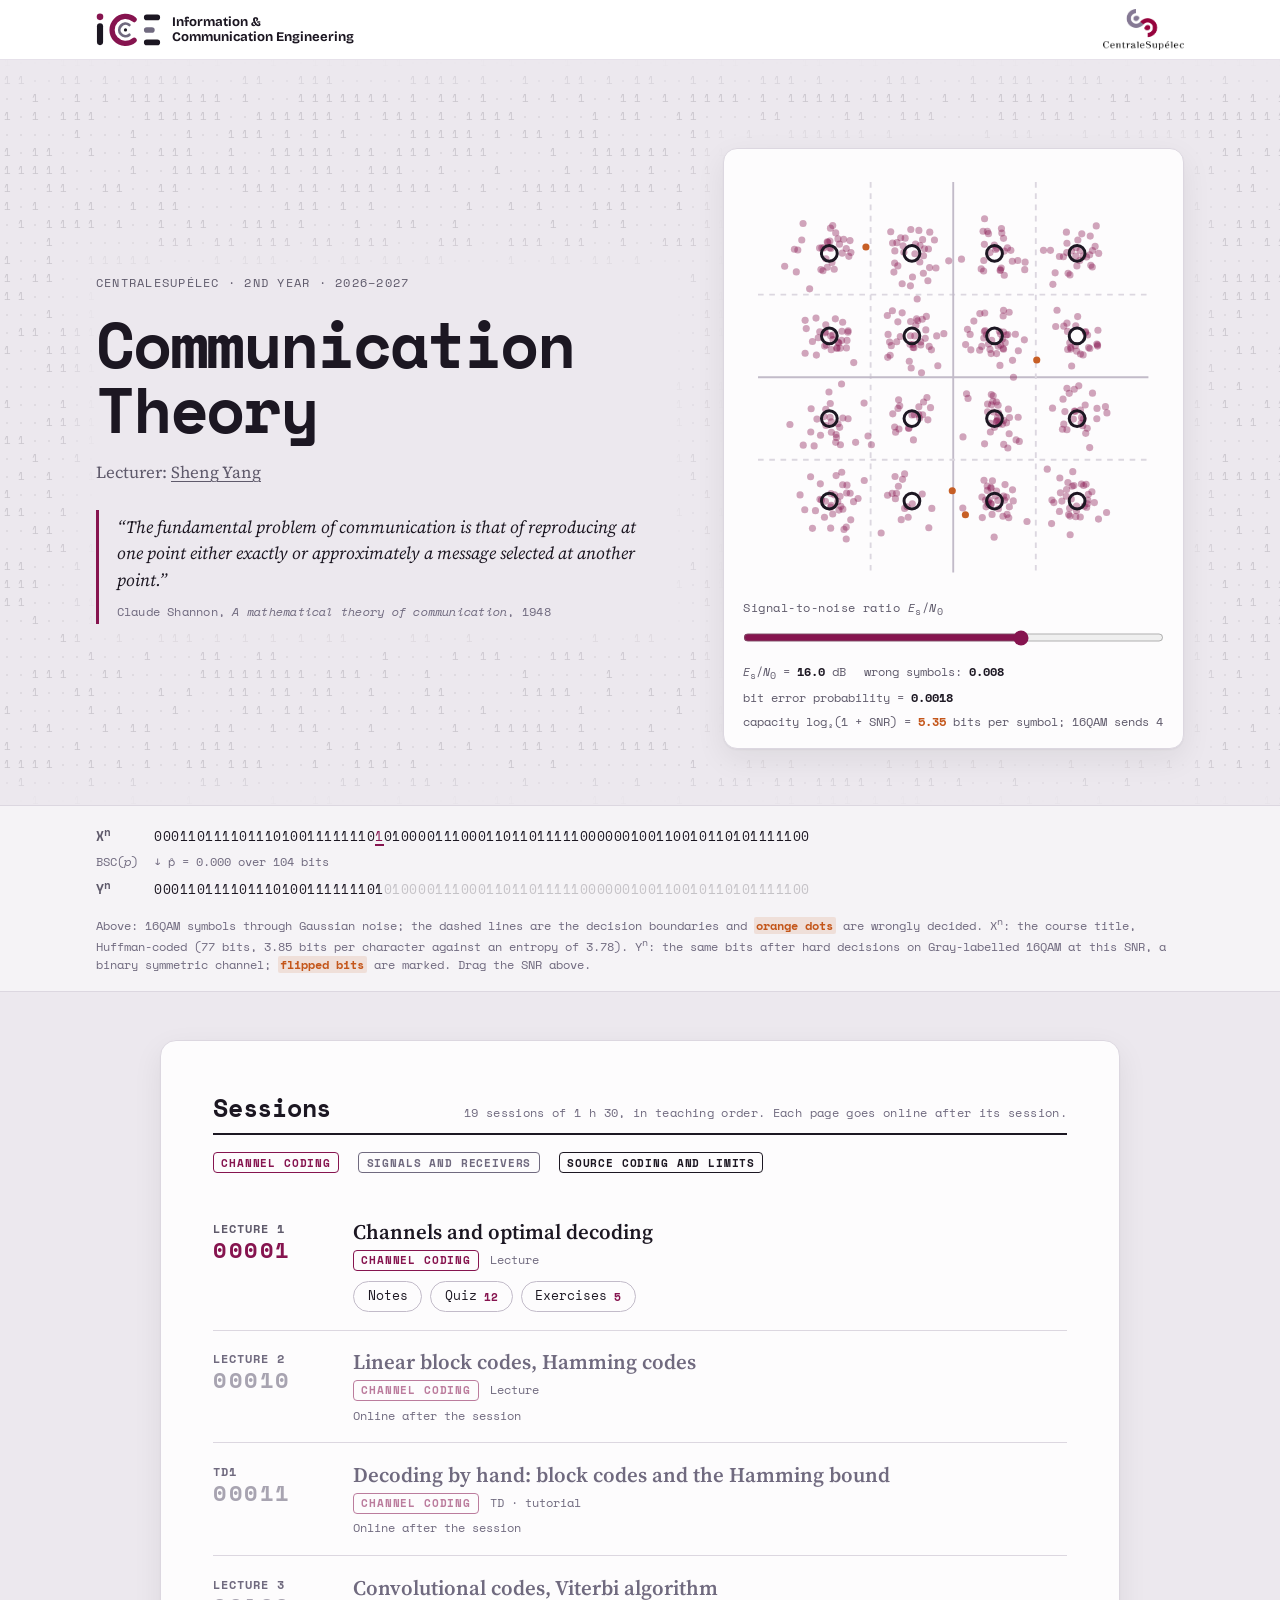
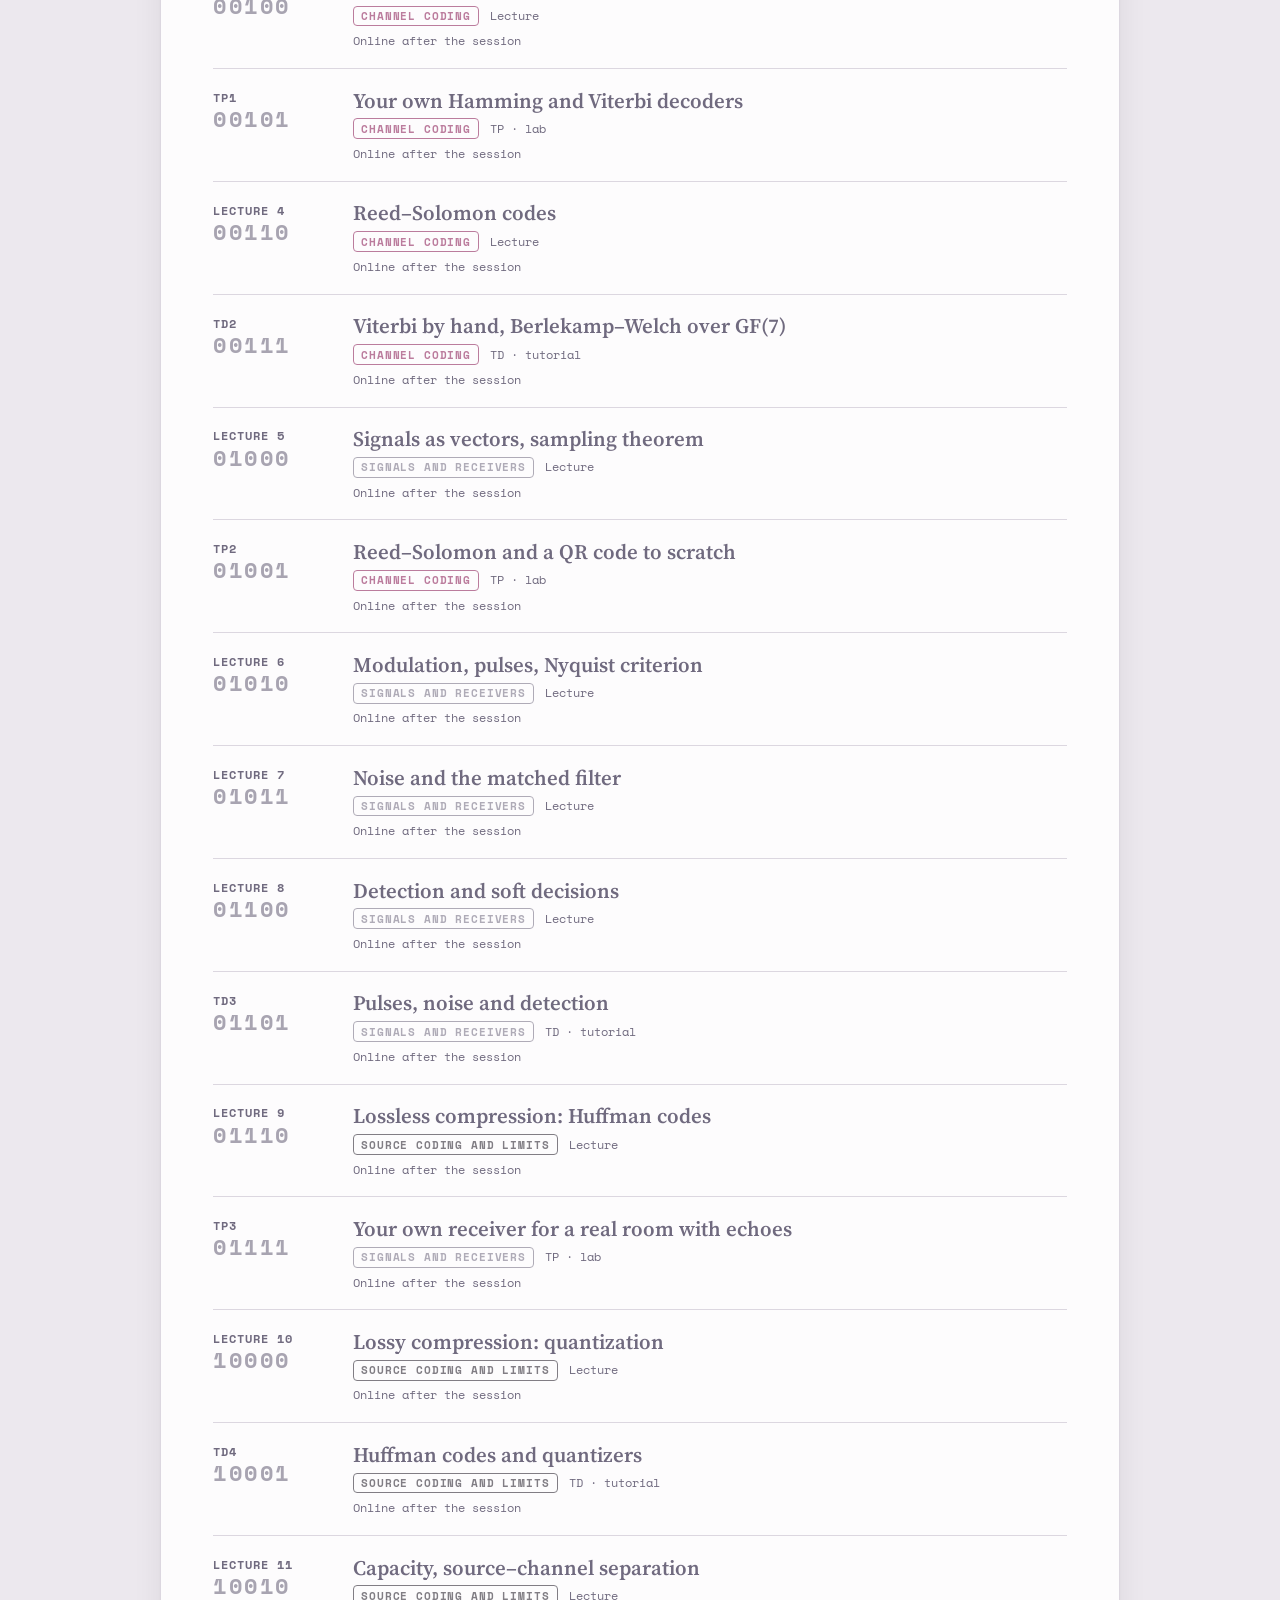
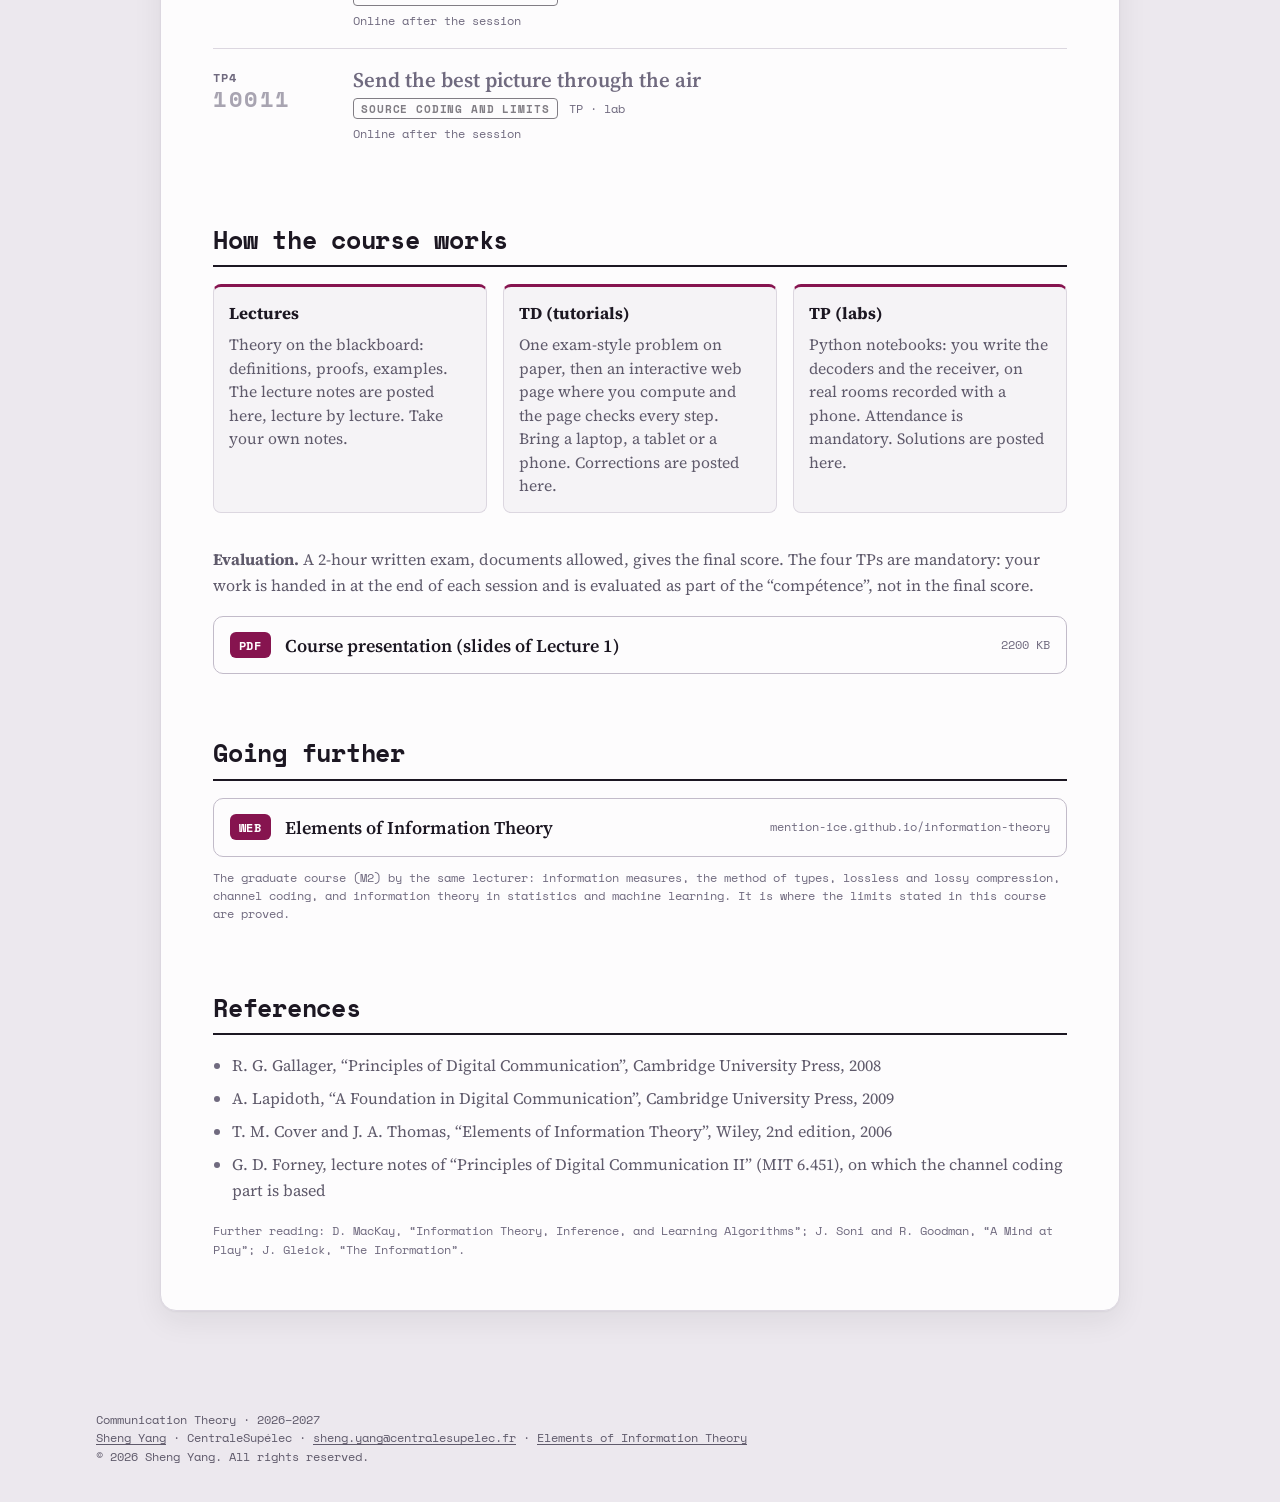
==== docs/index.html @ 11781553 "Lecture 1 page: notes draft 6 and the 17-slide presentation Summary, quiz and exercises follow the n" ====
<!doctype html>
<html lang="en">
<head>
<meta charset="utf-8">
<meta name="viewport" content="width=device-width, initial-scale=1, viewport-fit=cover">
<title>Communication Theory</title>
<meta name="description" content="Communication Theory: lecture notes, tutorials (TD) with corrections and labs (TP) with solutions. CentraleSupélec, 2nd year, 2026–2027.">
<link rel="icon" href="assets/favicon.svg" type="image/svg+xml">
<link rel="preconnect" href="https://fonts.googleapis.com">
<link rel="preconnect" href="https://fonts.gstatic.com" crossorigin>
<link rel="stylesheet" href="https://fonts.googleapis.com/css2?family=Source+Serif+4:ital,opsz,wght@0,8..60,400;0,8..60,600;1,8..60,400&amp;family=Space+Mono:ital,wght@0,400;0,700;1,400&amp;family=Bricolage+Grotesque:opsz,wght@12..96,700&amp;display=swap">
<link rel="stylesheet" href="assets/style.css">
<script defer src="assets/site.js"></script>
</head>
<body>
<canvas id="bitfield" aria-hidden="true"></canvas>
<div class="page page-home">
<div class="logo-bar" data-quiet><div class="wrap"><a class="ice-lockup" href="https://mention-ice.github.io/" aria-label="Mention Information &amp; Communication Engineering"><svg xmlns="http://www.w3.org/2000/svg" viewBox="226 116 444 230" aria-hidden="true"><circle cx="253.5" cy="142.5" r="22.5" fill="#86144F"/><path d="M253.5 207V315" stroke="#1C1722" stroke-width="42" stroke-linecap="round"/><path d="M487.1 161.2A92 92 0 1 0 487.1 302.2" fill="none" stroke="#86144F" stroke-width="36" stroke-linecap="round"/><path d="M454.2 198.2A42.5 42.5 0 1 0 454.2 265.2" fill="none" stroke="#706A7F" stroke-width="19" stroke-linecap="round"/><circle cx="428" cy="231.7" r="11" fill="#1C1722"/><path d="M573.3 146H645.7M573.3 317.5H645.7" stroke="#1C1722" stroke-width="38.5" stroke-linecap="round"/><path d="M573.3 232H608.7" stroke="#706A7F" stroke-width="38.5" stroke-linecap="round"/></svg><span>Information &amp;<br>Communication Engineering</span></a><a href="https://www.centralesupelec.fr/"><img class="cs-logo" src="assets/centralesupelec.png" alt="CentraleSupélec" width="390" height="200"></a></div></div>

<header class="hero">
  <div class="wrap hero-grid">
    <div class="hero-text" data-quiet>
      <p class="eyebrow">CentraleSupélec &middot; 2nd year &middot; 2026–2027</p>
      <h1>Communication Theory</h1>
      <p class="byline">Lecturer: <a href="https://l2s.centralesupelec.fr/u/yang-sheng/">Sheng Yang</a></p>
      <blockquote class="shannon"><p>&ldquo;<em>The fundamental problem of communication is that of reproducing at one point either exactly or approximately a message selected at another point.</em>&rdquo;</p><footer>Claude Shannon, <cite>A mathematical theory of communication</cite>, 1948</footer></blockquote>
    </div>
    <figure class="h2-widget" data-qam>
      <svg class="qam-chart" viewBox="0 0 224 224" role="img" aria-label="16QAM constellation: sent points as rings, received points as dots, wrongly decided points marked" data-cx="112" data-cy="112" data-unit="22">
<line class="cell" x1="68" y1="8" x2="68" y2="216"/>
<line class="cell" x1="8" y1="68" x2="216" y2="68"/>
<line class="axis" x1="112" y1="8" x2="112" y2="216"/>
<line class="axis" x1="8" y1="112" x2="216" y2="112"/>
<line class="cell" x1="156" y1="8" x2="156" y2="216"/>
<line class="cell" x1="8" y1="156" x2="216" y2="156"/>
<g data-cloud></g>
<circle class="tx" cx="46" cy="178" r="4.2"/>
<circle class="tx" cx="46" cy="134" r="4.2"/>
<circle class="tx" cx="46" cy="90" r="4.2"/>
<circle class="tx" cx="46" cy="46" r="4.2"/>
<circle class="tx" cx="90" cy="178" r="4.2"/>
<circle class="tx" cx="90" cy="134" r="4.2"/>
<circle class="tx" cx="90" cy="90" r="4.2"/>
<circle class="tx" cx="90" cy="46" r="4.2"/>
<circle class="tx" cx="134" cy="178" r="4.2"/>
<circle class="tx" cx="134" cy="134" r="4.2"/>
<circle class="tx" cx="134" cy="90" r="4.2"/>
<circle class="tx" cx="134" cy="46" r="4.2"/>
<circle class="tx" cx="178" cy="178" r="4.2"/>
<circle class="tx" cx="178" cy="134" r="4.2"/>
<circle class="tx" cx="178" cy="90" r="4.2"/>
<circle class="tx" cx="178" cy="46" r="4.2"/>
</svg>
      <div class="h2-control">
        <label for="snr">Signal-to-noise ratio <i>E</i><sub>s</sub>/<i>N</i><sub>0</sub></label>
        <input id="snr" type="range" min="0" max="24" step="0.5" value="16">
      </div>
      <figcaption class="h2-read" aria-live="polite">
        <span><i>E</i><sub>s</sub>/<i>N</i><sub>0</sub> = <b data-out="snr">16.0</b> dB</span>
        <span>wrong symbols: <b data-out="ser">–</b></span>
        <span>bit error probability = <b data-out="ber">–</b></span>
        <span>capacity log&#8322;(1 + SNR) = <b data-out="cap">–</b> bits per symbol; 16QAM sends 4</span>
      </figcaption>
    </figure>
  </div>
  <div class="channel" data-channel data-bits="00011011110111010011111110101000011100011011011111000000100110010110101111100" data-p="0.01" aria-label="The course title, Huffman-coded, sent through the binary channel made by 16QAM hard decisions">
    <div class="wrap channel-grid">
      <span class="ch-label">X<sup>n</sup></span>
      <div class="ch-row ch-x" data-row="x">00011011110111010011111110101000011100011011011111000000100110010110101111100</div>
      <span class="ch-label ch-mid">BSC(<i>p</i>)</span>
      <div class="ch-meter"><span data-out="phat">p&#770; = –</span></div>
      <span class="ch-label">Y<sup>n</sup></span>
      <div class="ch-row ch-y" data-row="y">00011011110111010011111110101000011100011011011111000000100110010110101111100</div>
    </div>
    <p class="wrap ch-caption">Above: 16QAM symbols through Gaussian noise; the dashed lines are the decision boundaries and <span class="flip-key">orange dots</span> are wrongly decided. X<sup>n</sup>: the course title, Huffman-coded (77 bits, 3.85 bits per character against an entropy of 3.78). Y<sup>n</sup>: the same bits after hard decisions on Gray-labelled 16QAM at this SNR, a binary symmetric channel; <span class="flip-key">flipped bits</span> are marked. Drag the SNR above.</p>
  </div>
</header>
<div class="sheet-wrap wrap"><main class="sheet">
  <section class="block" id="sessions" aria-labelledby="sessions-h">
    <div class="block-head"><h2 id="sessions-h">Sessions</h2><p class="block-sub">19 sessions of 1 h 30, in teaching order. Each page goes online after its session.</p></div>
    <div class="parts-key"><span><span class="part-tag part-coding">Channel coding</span></span><span><span class="part-tag part-signals">Signals and receivers</span></span><span><span class="part-tag part-source">Source coding and limits</span></span></div>
    <ol class="lectures">
<li class="lec is-online">
  <div class="lec-id"><span class="lec-n">Lecture 1</span><span class="lec-bin" title="session 1 in binary">00001</span></div>
  <div class="lec-main">
    <h3><a href="lecture-1.html">Channels and optimal decoding</a></h3>
    <p class="lec-head"><span class="part-tag part-coding">Channel coding</span><span class="lec-kind">Lecture</span></p>
    <p class="lec-links"><a href="lecture-1.html#notes">Notes</a> <a href="lecture-1.html#quiz">Quiz <span class="count">12</span></a> <a href="lecture-1.html#exercises">Exercises <span class="count">5</span></a></p>
  </div>
</li>
<li class="lec is-upcoming">
  <div class="lec-id"><span class="lec-n">Lecture 2</span><span class="lec-bin" title="session 2 in binary">00010</span></div>
  <div class="lec-main">
    <h3>Linear block codes, Hamming codes</h3>
    <p class="lec-head"><span class="part-tag part-coding">Channel coding</span><span class="lec-kind">Lecture</span></p>
    <p class="lec-date">Online after the session</p>
  </div>
</li>
<li class="lec is-upcoming">
  <div class="lec-id"><span class="lec-n">TD1</span><span class="lec-bin" title="session 3 in binary">00011</span></div>
  <div class="lec-main">
    <h3>Decoding by hand: block codes and the Hamming bound</h3>
    <p class="lec-head"><span class="part-tag part-coding">Channel coding</span><span class="lec-kind">TD · tutorial</span></p>
    <p class="lec-date">Online after the session</p>
  </div>
</li>
<li class="lec is-upcoming">
  <div class="lec-id"><span class="lec-n">Lecture 3</span><span class="lec-bin" title="session 4 in binary">00100</span></div>
  <div class="lec-main">
    <h3>Convolutional codes, Viterbi algorithm</h3>
    <p class="lec-head"><span class="part-tag part-coding">Channel coding</span><span class="lec-kind">Lecture</span></p>
    <p class="lec-date">Online after the session</p>
  </div>
</li>
<li class="lec is-upcoming">
  <div class="lec-id"><span class="lec-n">TP1</span><span class="lec-bin" title="session 5 in binary">00101</span></div>
  <div class="lec-main">
    <h3>Your own Hamming and Viterbi decoders</h3>
    <p class="lec-head"><span class="part-tag part-coding">Channel coding</span><span class="lec-kind">TP · lab</span></p>
    <p class="lec-date">Online after the session</p>
  </div>
</li>
<li class="lec is-upcoming">
  <div class="lec-id"><span class="lec-n">Lecture 4</span><span class="lec-bin" title="session 6 in binary">00110</span></div>
  <div class="lec-main">
    <h3>Reed–Solomon codes</h3>
    <p class="lec-head"><span class="part-tag part-coding">Channel coding</span><span class="lec-kind">Lecture</span></p>
    <p class="lec-date">Online after the session</p>
  </div>
</li>
<li class="lec is-upcoming">
  <div class="lec-id"><span class="lec-n">TD2</span><span class="lec-bin" title="session 7 in binary">00111</span></div>
  <div class="lec-main">
    <h3>Viterbi by hand, Berlekamp–Welch over GF(7)</h3>
    <p class="lec-head"><span class="part-tag part-coding">Channel coding</span><span class="lec-kind">TD · tutorial</span></p>
    <p class="lec-date">Online after the session</p>
  </div>
</li>
<li class="lec is-upcoming">
  <div class="lec-id"><span class="lec-n">Lecture 5</span><span class="lec-bin" title="session 8 in binary">01000</span></div>
  <div class="lec-main">
    <h3>Signals as vectors, sampling theorem</h3>
    <p class="lec-head"><span class="part-tag part-signals">Signals and receivers</span><span class="lec-kind">Lecture</span></p>
    <p class="lec-date">Online after the session</p>
  </div>
</li>
<li class="lec is-upcoming">
  <div class="lec-id"><span class="lec-n">TP2</span><span class="lec-bin" title="session 9 in binary">01001</span></div>
  <div class="lec-main">
    <h3>Reed–Solomon and a QR code to scratch</h3>
    <p class="lec-head"><span class="part-tag part-coding">Channel coding</span><span class="lec-kind">TP · lab</span></p>
    <p class="lec-date">Online after the session</p>
  </div>
</li>
<li class="lec is-upcoming">
  <div class="lec-id"><span class="lec-n">Lecture 6</span><span class="lec-bin" title="session 10 in binary">01010</span></div>
  <div class="lec-main">
    <h3>Modulation, pulses, Nyquist criterion</h3>
    <p class="lec-head"><span class="part-tag part-signals">Signals and receivers</span><span class="lec-kind">Lecture</span></p>
    <p class="lec-date">Online after the session</p>
  </div>
</li>
<li class="lec is-upcoming">
  <div class="lec-id"><span class="lec-n">Lecture 7</span><span class="lec-bin" title="session 11 in binary">01011</span></div>
  <div class="lec-main">
    <h3>Noise and the matched filter</h3>
    <p class="lec-head"><span class="part-tag part-signals">Signals and receivers</span><span class="lec-kind">Lecture</span></p>
    <p class="lec-date">Online after the session</p>
  </div>
</li>
<li class="lec is-upcoming">
  <div class="lec-id"><span class="lec-n">Lecture 8</span><span class="lec-bin" title="session 12 in binary">01100</span></div>
  <div class="lec-main">
    <h3>Detection and soft decisions</h3>
    <p class="lec-head"><span class="part-tag part-signals">Signals and receivers</span><span class="lec-kind">Lecture</span></p>
    <p class="lec-date">Online after the session</p>
  </div>
</li>
<li class="lec is-upcoming">
  <div class="lec-id"><span class="lec-n">TD3</span><span class="lec-bin" title="session 13 in binary">01101</span></div>
  <div class="lec-main">
    <h3>Pulses, noise and detection</h3>
    <p class="lec-head"><span class="part-tag part-signals">Signals and receivers</span><span class="lec-kind">TD · tutorial</span></p>
    <p class="lec-date">Online after the session</p>
  </div>
</li>
<li class="lec is-upcoming">
  <div class="lec-id"><span class="lec-n">Lecture 9</span><span class="lec-bin" title="session 14 in binary">01110</span></div>
  <div class="lec-main">
    <h3>Lossless compression: Huffman codes</h3>
    <p class="lec-head"><span class="part-tag part-source">Source coding and limits</span><span class="lec-kind">Lecture</span></p>
    <p class="lec-date">Online after the session</p>
  </div>
</li>
<li class="lec is-upcoming">
  <div class="lec-id"><span class="lec-n">TP3</span><span class="lec-bin" title="session 15 in binary">01111</span></div>
  <div class="lec-main">
    <h3>Your own receiver for a real room with echoes</h3>
    <p class="lec-head"><span class="part-tag part-signals">Signals and receivers</span><span class="lec-kind">TP · lab</span></p>
    <p class="lec-date">Online after the session</p>
  </div>
</li>
<li class="lec is-upcoming">
  <div class="lec-id"><span class="lec-n">Lecture 10</span><span class="lec-bin" title="session 16 in binary">10000</span></div>
  <div class="lec-main">
    <h3>Lossy compression: quantization</h3>
    <p class="lec-head"><span class="part-tag part-source">Source coding and limits</span><span class="lec-kind">Lecture</span></p>
    <p class="lec-date">Online after the session</p>
  </div>
</li>
<li class="lec is-upcoming">
  <div class="lec-id"><span class="lec-n">TD4</span><span class="lec-bin" title="session 17 in binary">10001</span></div>
  <div class="lec-main">
    <h3>Huffman codes and quantizers</h3>
    <p class="lec-head"><span class="part-tag part-source">Source coding and limits</span><span class="lec-kind">TD · tutorial</span></p>
    <p class="lec-date">Online after the session</p>
  </div>
</li>
<li class="lec is-upcoming">
  <div class="lec-id"><span class="lec-n">Lecture 11</span><span class="lec-bin" title="session 18 in binary">10010</span></div>
  <div class="lec-main">
    <h3>Capacity, source–channel separation</h3>
    <p class="lec-head"><span class="part-tag part-source">Source coding and limits</span><span class="lec-kind">Lecture</span></p>
    <p class="lec-date">Online after the session</p>
  </div>
</li>
<li class="lec is-upcoming">
  <div class="lec-id"><span class="lec-n">TP4</span><span class="lec-bin" title="session 19 in binary">10011</span></div>
  <div class="lec-main">
    <h3>Send the best picture through the air</h3>
    <p class="lec-head"><span class="part-tag part-source">Source coding and limits</span><span class="lec-kind">TP · lab</span></p>
    <p class="lec-date">Online after the session</p>
  </div>
</li>
    </ol>
  </section>
  <section class="block" id="how" aria-labelledby="how-h">
    <div class="block-head"><h2 id="how-h">How the course works</h2></div>
    <ul class="how">
      <li><h3>Lectures</h3><p>Theory on the blackboard: definitions, proofs, examples. The lecture notes are posted here, lecture by lecture. Take your own notes.</p></li>
      <li><h3>TD (tutorials)</h3><p>One exam-style problem on paper, then an interactive web page where you compute and the page checks every step. Bring a laptop, a tablet or a phone. Corrections are posted here.</p></li>
      <li><h3>TP (labs)</h3><p>Python notebooks: you write the decoders and the receiver, on real rooms recorded with a phone. Attendance is mandatory. Solutions are posted here.</p></li>
    </ul>
    <p class="eval"><b>Evaluation.</b> A 2-hour written exam, documents allowed, gives the final score. The four TPs are mandatory: your work is handed in at the end of each session and is evaluated as part of the “compétence”, not in the final score.</p>
    <div class="files"><a class="file-btn" href="files/course-presentation.pdf"><span class="file-kind">PDF</span><span class="file-name">Course presentation (slides of Lecture 1)</span><span class="file-size">2200 KB</span></a></div>
  </section>
  <section class="block" id="related" aria-labelledby="related-h"><div class="block-head"><h2 id="related-h">Going further</h2></div><div class="files"><a class="file-btn" href="https://mention-ice.github.io/information-theory/"><span class="file-kind">WEB</span><span class="file-name">Elements of Information Theory</span><span class="file-size">mention-ice.github.io/information-theory</span></a><p class="hint related-note">The graduate course (M2) by the same lecturer: information measures, the method of types, lossless and lossy compression, channel coding, and information theory in statistics and machine learning. It is where the limits stated in this course are proved.</p></div></section>
  <section class="block" id="references" aria-labelledby="refs-h"><div class="block-head"><h2 id="refs-h">References</h2></div><ul class="refs"><li>R. G. Gallager, “Principles of Digital Communication”, Cambridge University Press, 2008</li><li>A. Lapidoth, “A Foundation in Digital Communication”, Cambridge University Press, 2009</li><li>T. M. Cover and J. A. Thomas, “Elements of Information Theory”, Wiley, 2nd edition, 2006</li><li>G. D. Forney, lecture notes of “Principles of Digital Communication II” (MIT 6.451), on which the channel coding part is based</li></ul><p class="hint">Further reading: D. MacKay, “Information Theory, Inference, and Learning Algorithms”; J. Soni and R. Goodman, “A Mind at Play”; J. Gleick, “The Information”.</p></section>
</main></div>
<footer class="site-footer" data-quiet>
  <div class="wrap footer-grid">
    <p class="footer-who">Communication Theory &middot; 2026–2027<br><a href="https://l2s.centralesupelec.fr/u/yang-sheng/">Sheng Yang</a> &middot; CentraleSupélec &middot; <a href="mailto:sheng.yang@centralesupelec.fr">sheng.yang@centralesupelec.fr</a> &middot; <a href="https://mention-ice.github.io/information-theory/">Elements of Information Theory</a><br>© 2026 Sheng Yang. All rights reserved.</p>
  </div>
</footer>
</div>
</body>
</html>
---- docs/assets/style.css ----
/* Communication Theory: course website (same design as the Elements of Information Theory site, Mention ICE palette)
   Colours are tokens; the dark theme only redefines them. */

:root {
  --paper: #ece8ee;
  --sheet: #fdfcfd;
  --band: #f5f3f6;
  --ink: #1c1722;
  --ink-2: #5f5a6b;
  --ink-3: #706a7f;
  --rule: #dcd7e0;
  --rule-strong: #c2bbc9;
  --signal: #86144f;
  --signal-soft: rgba(134, 20, 79, 0.08);
  --noise: #c4561a;
  --noise-soft: rgba(196, 86, 26, 0.13);
  --ok: #1b7a46;
  --ok-soft: rgba(27, 122, 70, 0.09);
  --bad: #b3291f;
  --bad-soft: rgba(179, 41, 31, 0.08);
  --on-accent: #ffffff;
  --bits: rgba(28, 23, 34, 0.15);
  --shadow: 0 1px 2px rgba(28, 23, 34, 0.05), 0 10px 30px rgba(28, 23, 34, 0.07);
  --part1: #86144f;
  --part2: #706a7f;
  --part3: #1c1722;
  --mono: "Space Mono", ui-monospace, "SFMono-Regular", Menlo, Consolas, "Liberation Mono", monospace;
  --serif: "Source Serif 4", "Source Serif Pro", Georgia, Cambria, "Times New Roman", serif;
  --radius: 10px;
  color-scheme: light;
}

@media (prefers-color-scheme: dark) {
  :root:not([data-theme="light"]) {
    --paper: #120e15;
    --sheet: #1c1722;
    --band: #17121c;
    --ink: #ece8ee;
    --ink-2: #b3acbd;
    --ink-3: #8f889c;
    --rule: #332c3b;
    --rule-strong: #463d50;
    --signal: #e0457f;
    --signal-soft: rgba(224, 69, 127, 0.11);
    --noise: #ff9c61;
    --noise-soft: rgba(255, 156, 97, 0.15);
    --ok: #5dc98d;
    --ok-soft: rgba(93, 201, 141, 0.11);
    --bad: #ff8a7f;
    --bad-soft: rgba(255, 138, 127, 0.11);
    --on-accent: #120e15;
    --bits: rgba(236, 232, 238, 0.10);
    --shadow: 0 1px 2px rgba(0, 0, 0, 0.4), 0 10px 30px rgba(0, 0, 0, 0.28);
    --part1: #e0457f;
    --part2: #a89fb6;
    --part3: #ece8ee;
    color-scheme: dark;
  }
}

:root[data-theme="dark"] {
  --paper: #120e15;
  --sheet: #1c1722;
  --band: #17121c;
  --ink: #ece8ee;
  --ink-2: #b3acbd;
  --ink-3: #8f889c;
  --rule: #332c3b;
  --rule-strong: #463d50;
  --signal: #e0457f;
  --signal-soft: rgba(224, 69, 127, 0.11);
  --noise: #ff9c61;
  --noise-soft: rgba(255, 156, 97, 0.15);
  --ok: #5dc98d;
  --ok-soft: rgba(93, 201, 141, 0.11);
  --bad: #ff8a7f;
  --bad-soft: rgba(255, 138, 127, 0.11);
  --on-accent: #120e15;
  --bits: rgba(236, 232, 238, 0.10);
  --shadow: 0 1px 2px rgba(0, 0, 0, 0.4), 0 10px 30px rgba(0, 0, 0, 0.28);
  --part1: #e0457f;
  --part2: #a89fb6;
  --part3: #ece8ee;
  color-scheme: dark;
}

/* ---------------------------------------------------------------- base */

*, *::before, *::after { box-sizing: border-box; }

html { -webkit-text-size-adjust: 100%; text-size-adjust: 100%; scroll-behavior: smooth; }
@media (prefers-reduced-motion: reduce) { html { scroll-behavior: auto; } }

body {
  margin: 0;
  background: var(--paper);
  color: var(--ink);
  font-family: var(--serif);
  font-size: 1.125rem;
  line-height: 1.62;
  font-optical-sizing: auto;
  -webkit-font-smoothing: antialiased;
}

#bitfield {
  position: fixed;
  inset: 0;
  width: 100%;
  height: 100%;
  z-index: 0;
  pointer-events: none;
  display: block;
}

.page { position: relative; z-index: 1; min-height: 100vh; display: flex; flex-direction: column; }
.page > main, .page > .sheet-wrap { flex: 1 0 auto; }

.wrap {
  width: 100%;
  max-width: 1120px;
  margin-inline: auto;
  padding-left: max(16px, env(safe-area-inset-left, 0px));
  padding-right: max(16px, env(safe-area-inset-right, 0px));
}

a { color: var(--signal); text-decoration-thickness: 1px; text-underline-offset: 0.18em; }
a:hover { text-decoration-thickness: 2px; }
:focus-visible { outline: 2px solid var(--signal); outline-offset: 2px; border-radius: 4px; }

h1, h2, h3, h4 { text-wrap: balance; margin: 0; }
p { margin: 0; }
code { font-family: var(--mono); font-size: 0.86em; }
sup.fnref { font-family: var(--mono); font-size: 0.68em; color: var(--signal); }
.sc { font-variant: small-caps; }
.sf { font-family: system-ui, -apple-system, "Segoe UI", sans-serif; font-size: 0.94em; }
.missing { font-family: var(--mono); font-size: 0.8em; color: var(--ink-3); }

.preview-banner {
  position: sticky;
  top: 0;
  z-index: 20;
  background: var(--noise);
  color: var(--on-accent);
  font: 700 0.78rem/1.4 var(--mono);
  letter-spacing: 0.02em;
  text-align: center;
  padding: 0.45rem max(16px, env(safe-area-inset-right, 0px)) 0.45rem max(16px, env(safe-area-inset-left, 0px));
}

.eyebrow, .block-sub, .lec-date, .hint, .crumbs, .huff-cap, .ch-caption, .footer-who {
  font-family: var(--mono);
}

/* ---------------------------------------------------------------- home: hero */

.hero { padding-top: clamp(2.5rem, 7vw, 5.5rem); }

.hero-grid {
  display: grid;
  grid-template-columns: minmax(0, 1.25fr) minmax(0, 1fr);
  gap: clamp(1.5rem, 4vw, 3.5rem);
  align-items: center;
}

.hero-text { display: flex; flex-direction: column; gap: 1.1rem; min-width: 0; }

.eyebrow {
  font-size: 0.78rem;
  letter-spacing: 0.1em;
  text-transform: uppercase;
  color: var(--ink-2);
}

.hero h1 {
  font-family: var(--mono);
  font-weight: 700;
  font-size: clamp(2.2rem, 5.6vw, 4rem);
  line-height: 1.02;
  letter-spacing: -0.035em;
}

.byline { font-size: 1.05rem; color: var(--ink-2); }
.byline a, .lb-lect a { color: inherit; }

.shannon {
  margin: 0.4rem 0 0;
  padding: 0.2rem 0 0.2rem 1.1rem;
  border-left: 3px solid var(--signal);
  max-width: 34rem;
}
.shannon p { font-style: italic; font-size: 1.08rem; line-height: 1.55; }
.shannon footer { margin-top: 0.5rem; font-family: var(--mono); font-size: 0.74rem; color: var(--ink-3); letter-spacing: 0.02em; }
.shannon cite { font-style: italic; }

/* binary entropy widget */
.h2-widget {
  margin: 0;
  background: var(--sheet);
  border: 1px solid var(--rule);
  border-radius: 14px;
  box-shadow: var(--shadow);
  padding: 1.1rem 1.2rem 1rem;
  display: flex;
  flex-direction: column;
  gap: 0.7rem;
  min-width: 0;
}
.h2-chart { width: 100%; height: auto; display: block; overflow: visible; }
.h2-chart .axis { stroke: var(--ink-2); stroke-width: 1; }
.h2-chart .grid { stroke: var(--rule); stroke-width: 1; stroke-dasharray: 2 3; }
.h2-chart .tick { stroke: var(--ink-2); stroke-width: 1; }
.h2-chart .tick-label, .h2-chart .axis-label { fill: var(--ink-3); font-family: var(--mono); font-size: 10.5px; }
.h2-chart .axis-label { fill: var(--ink-2); }
.h2-chart .h2-curve { fill: none; stroke: var(--signal); stroke-width: 2.25; stroke-linejoin: round; }
.h2-chart .guide { stroke: var(--ink-3); stroke-width: 1; stroke-dasharray: 3 3; }
.h2-chart .cap-bar { stroke: var(--noise); stroke-width: 3; stroke-linecap: butt; }
.h2-chart .cap-label { fill: var(--noise); font-family: var(--mono); font-weight: 700; font-size: 12px; }
.h2-chart .h2-dot { fill: var(--sheet); stroke: var(--signal); stroke-width: 2.5; }

.h2-control { display: grid; gap: 0.25rem; }
.h2-control label { font-family: var(--mono); font-size: 0.74rem; letter-spacing: 0.04em; color: var(--ink-2); }
.h2-control input[type="range"] { width: 100%; accent-color: var(--signal); margin: 0; height: 1.6rem; }

.h2-read {
  display: flex;
  flex-wrap: wrap;
  gap: 0.25rem 1.1rem;
  font-family: var(--mono);
  font-size: 0.78rem;
  color: var(--ink-2);
}
.h2-read b { color: var(--ink); font-weight: 700; font-variant-numeric: tabular-nums; }
.h2-read span:last-child b { color: var(--noise); }

/* the channel band */
.channel {
  margin-top: clamp(2rem, 5vw, 3.5rem);
  background: var(--band);
  border-block: 1px solid var(--rule);
  padding-block: 1.1rem 1rem;
}
.channel-grid {
  display: grid;
  grid-template-columns: auto minmax(0, 1fr);
  gap: 0.35rem 1rem;
  align-items: baseline;
}
.ch-label { font: 700 0.8rem/1.6 var(--mono); color: var(--ink-2); white-space: nowrap; }
.ch-label.ch-mid { font-weight: 400; color: var(--ink-3); font-size: 0.72rem; }
.ch-row {
  font: 400 0.8rem/1.65 var(--mono);
  letter-spacing: 0.04em;
  overflow-wrap: anywhere;
  word-break: break-all;
  color: var(--ink);
  min-width: 0;
}
.ch-row span { transition: opacity 0.2s; }
.ch-row .pending { opacity: 0.22; }
.ch-row .head { color: var(--signal); box-shadow: inset 0 -2px 0 var(--signal); }
.ch-row b, .ch-row .flip { font-weight: 700; color: var(--noise); background: var(--noise-soft); border-radius: 2px; }
.ch-meter { font: 400 0.72rem/1.6 var(--mono); color: var(--ink-3); font-variant-numeric: tabular-nums; }
.ch-meter::before { content: "\2193  "; color: var(--ink-3); }
.ch-caption { margin-top: 0.8rem; font-size: 0.72rem; line-height: 1.6; color: var(--ink-3); max-width: 70rem; }
.flip-key { color: var(--noise); background: var(--noise-soft); padding: 0 0.2em; border-radius: 2px; font-weight: 700; }

/* ---------------------------------------------------------------- sheet and blocks */

.sheet-wrap { padding-top: clamp(1.75rem, 4vw, 3rem); padding-bottom: clamp(2.5rem, 6vw, 4.5rem); }

.sheet {
  max-width: 860px;
  margin-inline: auto;
  background: var(--sheet);
  border: 1px solid var(--rule);
  border-radius: 16px;
  box-shadow: var(--shadow);
  padding: clamp(1.25rem, 4.5vw, 3.25rem);
  display: flex;
  flex-direction: column;
  gap: clamp(2.5rem, 6vw, 4rem);
  min-width: 0;
}
.page-home .sheet { max-width: 960px; }

.block { display: flex; flex-direction: column; gap: 1.1rem; min-width: 0; scroll-margin-top: 1.25rem; }

.block-head {
  display: flex;
  flex-wrap: wrap;
  align-items: baseline;
  justify-content: space-between;
  gap: 0.3rem 1rem;
  padding-bottom: 0.65rem;
  border-bottom: 2px solid var(--ink);
}
.block-head h2 {
  font-family: var(--mono);
  font-weight: 700;
  font-size: clamp(1.25rem, 2.6vw, 1.55rem);
  letter-spacing: -0.01em;
  line-height: 1.2;
}
.block-sub { font-size: 0.74rem; color: var(--ink-3); letter-spacing: 0.03em; }

.hint { font-size: 0.76rem; color: var(--ink-3); line-height: 1.5; }
.note { font-size: 0.95rem; color: var(--ink-2); }
h3.minor {
  font-family: var(--mono);
  font-size: 0.78rem;
  font-weight: 700;
  letter-spacing: 0.1em;
  text-transform: uppercase;
  color: var(--ink-2);
  margin-top: 0.4rem;
}

/* ---------------------------------------------------------------- home: lecture list */

.lectures { list-style: none; margin: 0; padding: 0; display: flex; flex-direction: column; }

.lec {
  display: grid;
  grid-template-columns: 7.5rem minmax(0, 1fr);
  gap: 0.4rem 1.25rem;
  padding-block: 1.1rem;
  border-bottom: 1px solid var(--rule);
}
.lec:last-child { border-bottom: 0; }
.lec-id { display: flex; flex-direction: column; gap: 0.15rem; padding-top: 0.2rem; }
.lec-n { font: 700 0.76rem/1.3 var(--mono); letter-spacing: 0.08em; text-transform: uppercase; color: var(--ink-2); }
.lec-bin { font: 700 1.35rem/1.1 var(--mono); letter-spacing: 0.12em; color: var(--signal); }
.lec-main { display: flex; flex-direction: column; gap: 0.3rem; min-width: 0; }
.lec h3 { font-family: var(--serif); font-weight: 600; font-size: 1.3rem; line-height: 1.3; }
.lec h3 a { color: var(--ink); text-decoration: none; }
.lec h3 a:hover { color: var(--signal); text-decoration: underline; }
.lec-date { font-size: 0.74rem; color: var(--ink-3); }
.lec-links { display: flex; flex-wrap: wrap; gap: 0.5rem; margin-top: 0.35rem; }
.lec-links a, .jump a {
  display: inline-flex;
  align-items: center;
  gap: 0.45rem;
  font: 400 0.8rem/1 var(--mono);
  color: var(--ink);
  text-decoration: none;
  border: 1px solid var(--rule-strong);
  border-radius: 999px;
  padding: 0.5rem 0.85rem;
  background: var(--sheet);
}
.lec-links a:hover, .jump a:hover { border-color: var(--signal); color: var(--signal); background: var(--signal-soft); }
.count, .fmt {
  font-size: 0.7rem;
  font-weight: 700;
  color: var(--signal);
}
.is-upcoming .lec-bin { color: var(--ink-3); opacity: 0.6; }
.is-upcoming h3 { color: var(--ink-3); }
.is-upcoming .lec-n { color: var(--ink-3); }

.refs { margin: 0; padding-left: 1.2rem; display: flex; flex-direction: column; gap: 0.45rem; font-size: 1rem; color: var(--ink-2); }
.refs li::marker { color: var(--ink-3); }

/* ---------------------------------------------------------------- lecture header */

.lec-hero { padding-top: clamp(1.25rem, 4vw, 2.5rem); }
.lec-hero .wrap { display: flex; flex-direction: column; gap: 1rem; max-width: 892px; }
.crumbs { font-size: 0.78rem; }
.crumbs a { color: var(--ink-2); text-decoration: none; }
.crumbs a:hover { color: var(--signal); text-decoration: underline; }

.lecture-box {
  background: var(--sheet);
  border: 1.5px solid var(--ink);
  box-shadow: 6px 6px 0 var(--rule-strong);
  padding: 1rem 1.25rem 0.9rem;
  display: flex;
  flex-direction: column;
  gap: 0.9rem;
}
.lb-top, .lb-bottom {
  display: flex;
  flex-wrap: wrap;
  justify-content: space-between;
  gap: 0.2rem 1rem;
  font-family: var(--mono);
  font-size: 0.78rem;
}
.lb-top { font-weight: 700; }
.lb-bottom { color: var(--ink-2); }
.lb-lect { font-style: italic; }
.lecture-box h1 {
  font-family: var(--serif);
  font-weight: 600;
  font-size: clamp(1.65rem, 4.2vw, 2.45rem);
  line-height: 1.15;
  text-align: center;
  padding-block: 0.2rem;
}
.lb-n { color: var(--signal); }

.huff { display: flex; flex-direction: column; gap: 0.35rem; }
.huff-bits {
  font: 400 0.8rem/1.55 var(--mono);
  letter-spacing: 0.06em;
  overflow-wrap: anywhere;
  word-break: break-all;
}
.cw { padding: 0.05em 0; }
.cw0 { color: var(--ink); }
.cw1 { color: var(--signal); background: var(--signal-soft); }
.huff-cap { font-size: 0.7rem; color: var(--ink-3); line-height: 1.5; }

.jump { display: flex; flex-wrap: wrap; gap: 0.5rem; }

/* ---------------------------------------------------------------- notes block */

.summary { font-size: 1.12rem; color: var(--ink-2); max-width: 46rem; }
.summary p + p { margin-top: 0.7em; }

.files { display: flex; flex-direction: column; gap: 0.6rem; }
.file-btn {
  display: grid;
  grid-template-columns: auto minmax(0, 1fr) auto;
  align-items: center;
  gap: 0.9rem;
  padding: 0.85rem 1rem;
  border: 1px solid var(--rule-strong);
  border-radius: var(--radius);
  text-decoration: none;
  color: var(--ink);
  background: var(--sheet);
}
.file-btn:hover { border-color: var(--signal); background: var(--signal-soft); }
.file-kind {
  font: 700 0.72rem/1 var(--mono);
  letter-spacing: 0.06em;
  color: var(--on-accent);
  background: var(--signal);
  border-radius: 6px;
  padding: 0.45rem 0.55rem;
}
.file-name { font-weight: 600; min-width: 0; }
.file-size { font: 400 0.74rem/1 var(--mono); color: var(--ink-3); }

.outline { list-style: none; margin: 0; padding: 0; display: flex; flex-direction: column; gap: 0.3rem; font-size: 1rem; }
.outline li { display: grid; grid-template-columns: 3rem minmax(0, 1fr); gap: 0.6rem; align-items: baseline; }
.outline li.o-l2 { grid-template-columns: 3rem minmax(0, 1fr); padding-left: 3.6rem; color: var(--ink-2); font-size: 0.95rem; }
.o-num { font: 400 0.74rem/1 var(--mono); color: var(--ink-3); font-variant-numeric: tabular-nums; }
.outline li.o-nonum { grid-template-columns: minmax(0, 1fr); }

/* ---------------------------------------------------------------- quiz */

.scoreboard {
  position: sticky;
  top: env(safe-area-inset-top, 0px);
  z-index: 5;
  display: flex;
  flex-wrap: wrap;
  align-items: center;
  gap: 0.5rem 1rem;
  background: var(--sheet);
  border: 1px solid var(--rule);
  border-radius: var(--radius);
  padding: 0.6rem 0.75rem;
  box-shadow: 0 6px 16px -12px rgba(0, 0, 0, 0.35);
}
.has-preview .scoreboard { top: calc(env(safe-area-inset-top, 0px) + 2rem); }
.score-bits { display: flex; flex-wrap: wrap; gap: 3px; }
.sb {
  display: inline-grid;
  place-items: center;
  width: 1.45rem;
  height: 1.7rem;
  border: 1px solid var(--rule-strong);
  border-radius: 4px;
  font: 700 0.78rem/1 var(--mono);
  color: var(--ink-3);
  text-decoration: none;
  background: var(--sheet);
}
.sb:hover { border-color: var(--signal); }
.sb.sb-1 { background: var(--ok); border-color: var(--ok); color: var(--on-accent); }
.sb.sb-0 { background: var(--bad-soft); border-color: var(--bad); color: var(--bad); }
.score-text { font: 400 0.76rem/1.4 var(--mono); color: var(--ink-2); flex: 1 1 12rem; }
.score-text b { color: var(--ink); font-variant-numeric: tabular-nums; }
.btn-quiet {
  font: 400 0.74rem/1 var(--mono);
  color: var(--ink-2);
  background: transparent;
  border: 1px solid var(--rule-strong);
  border-radius: 999px;
  padding: 0.45rem 0.8rem;
  cursor: pointer;
}
.btn-quiet:hover { color: var(--signal); border-color: var(--signal); }
.btn-quiet[disabled] { opacity: 0.45; cursor: default; }

.quiz { list-style: none; margin: 0; padding: 0; display: flex; flex-direction: column; }
.q {
  display: grid;
  grid-template-columns: 2.6rem minmax(0, 1fr);
  gap: 0 0.9rem;
  padding-block: 1.4rem;
  border-bottom: 1px solid var(--rule);
  scroll-margin-top: 5rem;
}
.q:last-child { border-bottom: 0; }
.q-num { font: 700 0.85rem/1.9 var(--mono); color: var(--signal); }
.q-body { display: flex; flex-direction: column; gap: 0.85rem; min-width: 0; }
.q-stem > * + * { margin-top: 0.6em; }
.q-opts { display: flex; flex-direction: column; gap: 0.5rem; }

.opt {
  display: grid;
  grid-template-columns: auto minmax(0, 1fr) auto;
  align-items: center;
  gap: 0.75rem;
  width: 100%;
  text-align: left;
  font: inherit;
  font-size: 1.02rem;
  line-height: 1.5;
  color: var(--ink);
  background: var(--sheet);
  border: 1px solid var(--rule-strong);
  border-radius: var(--radius);
  padding: 0.55rem 0.8rem 0.55rem 0.55rem;
  cursor: pointer;
  transition: border-color 0.15s, background-color 0.15s;
}
.opt:hover:not([disabled]) { border-color: var(--signal); background: var(--signal-soft); }
.opt-letter {
  display: inline-grid;
  place-items: center;
  width: 1.9rem;
  height: 1.9rem;
  border-radius: 6px;
  border: 1px solid var(--rule-strong);
  font: 700 0.85rem/1 var(--mono);
  color: var(--ink-2);
  align-self: start;
}
.opt-text { min-width: 0; overflow-wrap: anywhere; padding-top: 0.12rem; }
.opt-text > * + * { margin-top: 0.4em; }
.opt::after { font: 700 1rem/1 var(--mono); }
.opt[disabled] { cursor: default; }
.answered .opt:not(.is-key):not(.is-wrong) { opacity: 0.58; }
.opt.is-key { border-color: var(--ok); background: var(--ok-soft); }
.opt.is-key .opt-letter { background: var(--ok); border-color: var(--ok); color: var(--on-accent); }
.opt.is-key::after { content: "\2713"; color: var(--ok); }
.opt.is-wrong { border-color: var(--bad); background: var(--bad-soft); }
.opt.is-wrong .opt-letter { background: var(--bad); border-color: var(--bad); color: var(--on-accent); }
.opt.is-wrong::after { content: "\2717"; color: var(--bad); }
.opt.is-chosen { border-width: 2px; padding: calc(0.55rem - 1px) calc(0.8rem - 1px) calc(0.55rem - 1px) calc(0.55rem - 1px); }

.q-feedback { font: 400 0.8rem/1.5 var(--mono); min-height: 1.2em; color: var(--ink-2); }
.q-feedback.good { color: var(--ok); }
.q-feedback.bad { color: var(--bad); }
.q-feedback:empty { display: none; }

/* ---------------------------------------------------------------- exercises */

.problems { list-style: none; margin: 0; padding: 0; display: flex; flex-direction: column; }
.problem {
  padding-block: 1.5rem;
  border-bottom: 1px solid var(--rule);
  display: flex;
  flex-direction: column;
  gap: 0.75rem;
  min-width: 0;
  scroll-margin-top: 1rem;
}
.problem:last-child { border-bottom: 0; }
.p-head { display: flex; flex-wrap: wrap; align-items: baseline; gap: 0.3rem 0.75rem; font-weight: 400; }
.p-num { font: 700 0.78rem/1.4 var(--mono); letter-spacing: 0.08em; text-transform: uppercase; color: var(--signal); }
.p-title { font-family: var(--serif); font-weight: 600; font-size: 1.15rem; line-height: 1.35; }
.p-ref {
  font: 400 0.7rem/1 var(--mono);
  color: var(--ink-2);
  border: 1px solid var(--rule-strong);
  border-radius: 999px;
  padding: 0.3rem 0.55rem;
}
.p-body > * + *, .p-intro > * + *, .solution-body > * + * { margin-top: 0.75em; }
.fn-list { margin: 0; padding-left: 1.4rem; font-size: 0.88rem; color: var(--ink-2); }

details.solution {
  border: 1px solid var(--rule);
  border-radius: var(--radius);
  background: var(--band);
}
details.solution > summary {
  cursor: pointer;
  list-style: none;
  font: 700 0.78rem/1 var(--mono);
  letter-spacing: 0.06em;
  text-transform: uppercase;
  color: var(--ok);
  padding: 0.8rem 1rem;
}
details.solution > summary::-webkit-details-marker { display: none; }
details.solution > summary::before { content: "\25B8  "; }
details.solution[open] > summary::before { content: "\25BE  "; }
.solution-body { padding: 0 1rem 1rem; border-top: 1px dashed var(--rule-strong); padding-top: 0.9rem; }

/* ---------------------------------------------------------------- converted LaTeX */

.math-display { overflow-x: auto; overflow-y: hidden; margin: 0.5em 0; padding-block: 0.15em; max-width: 100%; }
mjx-container.wide-inline { display: inline-block; max-width: 100%; overflow-x: auto; overflow-y: hidden; vertical-align: middle; padding-block: 0.1em; }
.math-display mjx-container[display="true"] { margin: 0 !important; }
mjx-container { color: inherit; }
mjx-container[jax="SVG"] > svg { max-width: none; }

.tex-list { margin: 0.5em 0 0; padding-left: 2.1em; display: flex; flex-direction: column; gap: 0.35em; }
.tex-list > li { min-width: 0; }
ul.tex-list { list-style-type: disc; }
ul.tex-list ul.tex-list { list-style-type: "\2013  "; }
ul.tex-list ul.tex-list ul.tex-list { list-style-type: "\2217  "; }
ul.tex-list > li::marker { color: var(--ink-2); }
.tex-desc { list-style: none; padding-left: 0.5em; }
.item-label { font-weight: 600; }

ol.tex-list { list-style: none; counter-reset: tl; }
ol.tex-list > li { counter-increment: tl; position: relative; }
ol.tex-list > li::before {
  position: absolute;
  right: calc(100% + 0.55em);
  white-space: nowrap;
  font-variant-numeric: tabular-nums;
  color: var(--ink-2);
}
.enum-decimal.enum-dot > li::before { content: counter(tl, decimal) "."; }
.enum-decimal.enum-paren > li::before { content: "(" counter(tl, decimal) ")"; }
.enum-decimal.enum-rparen > li::before { content: counter(tl, decimal) ")"; }
.enum-lower-alpha.enum-dot > li::before { content: counter(tl, lower-alpha) "."; }
.enum-lower-alpha.enum-paren > li::before { content: "(" counter(tl, lower-alpha) ")"; }
.enum-lower-alpha.enum-rparen > li::before { content: counter(tl, lower-alpha) ")"; }
.enum-upper-alpha.enum-dot > li::before { content: counter(tl, upper-alpha) "."; }
.enum-upper-alpha.enum-paren > li::before { content: "(" counter(tl, upper-alpha) ")"; }
.enum-upper-alpha.enum-rparen > li::before { content: counter(tl, upper-alpha) ")"; }
.enum-lower-roman.enum-dot > li::before { content: counter(tl, lower-roman) "."; }
.enum-lower-roman.enum-paren > li::before { content: "(" counter(tl, lower-roman) ")"; }
.enum-lower-roman.enum-rparen > li::before { content: counter(tl, lower-roman) ")"; }
.enum-upper-roman.enum-dot > li::before { content: counter(tl, upper-roman) "."; }
.enum-upper-roman.enum-paren > li::before { content: "(" counter(tl, upper-roman) ")"; }
.enum-upper-roman.enum-rparen > li::before { content: counter(tl, upper-roman) ")"; }

.tex-center { text-align: center; }
.tex-center .table-wrap { display: flex; justify-content: center; }
.tex-quote { margin-left: 1.5em; color: var(--ink-2); }
.tex-block > * + *, .tex-center > * + *, .tex-quote > * + * { margin-top: 0.6em; }
.tex-h { font-family: var(--serif); font-weight: 600; font-size: 1.05rem; margin-top: 0.4em; }
.tex-thm, .tex-proof { padding-left: 0.9rem; border-left: 2px solid var(--rule-strong); }
.tex-float { margin: 0.75em 0; }
.tex-float figcaption { font-size: 0.9rem; color: var(--ink-2); margin-top: 0.4em; text-align: center; }

.table-wrap { overflow-x: auto; max-width: 100%; }
.tex-table { border-collapse: collapse; margin: 0.4em auto; font-size: 0.98rem; }
.tex-table td { padding: 0.3em 0.75em; vertical-align: middle; }
.tex-table td.al-left { text-align: left; }
.tex-table td.al-center { text-align: center; }
.tex-table td.al-right { text-align: right; }
.tex-table td.bl { border-left: 1px solid var(--ink-2); }
.tex-table td.br { border-right: 1px solid var(--ink-2); }
.tex-table tr.ht > td { border-top: 1px solid var(--ink-2); }
.tex-table tr.hb > td { border-bottom: 1px solid var(--ink-2); }

/* ---------------------------------------------------------------- pager and footer */

.pager {
  display: grid;
  grid-template-columns: repeat(2, minmax(0, 1fr));
  gap: 0.75rem;
  border-top: 2px solid var(--ink);
  padding-top: 1.25rem;
}
.pager a {
  display: flex;
  flex-direction: column;
  gap: 0.2rem;
  text-decoration: none;
  color: var(--ink);
  border: 1px solid var(--rule-strong);
  border-radius: var(--radius);
  padding: 0.8rem 1rem;
  min-width: 0;
}
.pager a:hover { border-color: var(--signal); background: var(--signal-soft); }
.pager .next { grid-column: 2; text-align: right; }
.pager .dir { font: 400 0.74rem/1.3 var(--mono); color: var(--signal); }
.pager .ttl { font-weight: 600; font-size: 1rem; line-height: 1.35; }

.site-footer { padding-block: 1.75rem 2.25rem; }
.footer-grid {
  display: grid;
  grid-template-columns: minmax(0, 1fr);
  gap: 1rem;
  font-size: 0.72rem;
  line-height: 1.6;
  color: var(--ink-2);
}
.footer-who a { color: var(--ink-2); }

/* ---------------------------------------------------------------- class notes on the page */

.cn-summary {
  font-size: 1.02rem;
  color: var(--ink);
  max-width: none;
  border: 1px solid var(--rule-strong);
  border-left: 4px solid var(--signal);
  border-radius: var(--radius);
  background: var(--signal-soft);
  padding: 0.9rem 1.1rem 1rem;
}
.cn-summary h3.minor { margin-bottom: 0.35rem; color: var(--signal); }
.cn-summary .tex-list { margin-top: 0.2em; }

.outline-links a { color: inherit; text-decoration: none; border-bottom: 1px solid var(--rule-strong); }
.outline-links a:hover { color: var(--signal); border-bottom-color: var(--signal); }

.cnotes { min-width: 0; border-top: 1px solid var(--rule); padding-top: 0.4rem; }
.cnotes > * + *, .cn-front > * + * { margin-top: 0.7em; }
.cnotes .cn-h { font-family: var(--serif); font-weight: 600; color: var(--ink); scroll-margin-top: 1.25rem; line-height: 1.3; }
.cnotes h3.cn-l1 { font-size: 1.45rem; margin-top: 2.4rem; padding-bottom: 0.35rem; border-bottom: 1px solid var(--rule); }
.cnotes h4.cn-l2 { font-size: 1.17rem; margin-top: 1.8rem; }
.cnotes h5.cn-l3 { font-size: 1.03rem; margin-top: 1.3rem; }
.cn-num { font: 400 0.78em/1 var(--mono); color: var(--signal); margin-right: 0.5em; font-variant-numeric: tabular-nums; }
.cnotes .tex-h { margin-top: 1.4em; }
.cnotes .tex-block { min-width: 0; }

figure.tikz { margin: 1rem 0; text-align: center; }
figure.tikz img { display: inline-block; max-width: 100%; height: auto; }
@media (prefers-color-scheme: dark) {
  :root:not([data-theme="light"]) figure.tikz img { filter: invert(0.92) hue-rotate(180deg); }
}
:root[data-theme="dark"] figure.tikz img { filter: invert(0.92) hue-rotate(180deg); }

/* framed statements of the class notes: \fbox{\begin{minipage}...} */
.cn-box { border: 1px solid var(--rule-strong); border-radius: 6px; padding: 0.75rem 1rem; margin: 1rem 0; background: var(--sheet); text-align: left; }
.cn-box > .tex-block > * + * { margin-top: 0.6em; }
.cn-fbox { border: 1px solid var(--rule-strong); padding: 0 0.25em; }

/* web-only illustrations (theme/widgets/<name>.js draws into them) */
.widget {
  margin: 1.4rem 0;
  border: 1px solid var(--rule-strong);
  border-radius: var(--radius);
  background: var(--band);
  padding: clamp(0.8rem, 2.5vw, 1.2rem);
  min-width: 0;
}
.widget:empty { display: none; }

/* ---------------------------------------------------------------- narrow screens */

@media (max-width: 820px) {
  .hero-grid { grid-template-columns: minmax(0, 1fr); }
  .h2-widget { max-width: 30rem; }
}

@media (max-width: 560px) {
  body { font-size: 1.0625rem; }
  .scoreboard { position: static; box-shadow: none; }
  .sb { width: 1.3rem; height: 1.55rem; font-size: 0.72rem; }
  .sheet { border-radius: 12px; }
  .lec { grid-template-columns: minmax(0, 1fr); gap: 0.35rem; }
  .lec-id { flex-direction: row; align-items: baseline; gap: 0.6rem; padding-top: 0; }
  .lec-bin { font-size: 0.95rem; }
  .q { grid-template-columns: minmax(0, 1fr); gap: 0.4rem; }
  .pager { grid-template-columns: minmax(0, 1fr); }
  .pager .next { grid-column: 1; }
  .lecture-box { box-shadow: 4px 4px 0 var(--rule-strong); padding: 0.85rem 0.9rem 0.8rem; }
  .file-btn { grid-template-columns: auto minmax(0, 1fr); }
  .file-size { grid-column: 2; }
  .tex-list { padding-left: 1.8em; }
  .outline li.o-l2 { padding-left: 1.2rem; }
}

/* ---------------------------------------------------------------- print */

@media print {
  #bitfield, .jump, .scoreboard, .pager, .preview-banner, .channel, .h2-widget, .huff { display: none !important; }
  body { background: #fff; color: #000; font-size: 11pt; }
  .sheet { box-shadow: none; border: 0; padding: 0; max-width: none; }
  .lecture-box { box-shadow: none; }
  details.solution { display: none; }
  a { color: inherit; }
}

/* ================================================================
   Communication Theory additions: logo bar, parts, constellation,
   course rules. Same tokens as above.
   ================================================================ */

.logo-bar { position: relative; z-index: 2; background: #ffffff; border-bottom: 1px solid #e6e1ea; }
.logo-bar .wrap { display: flex; align-items: center; justify-content: space-between; gap: 1rem; padding-block: 0.55rem; }
.logo-bar a { text-decoration: none; }
.ice-lockup { display: inline-flex; align-items: center; gap: 0.7rem; color: #1c1722; }
.ice-lockup svg { height: 2.1rem; width: auto; display: block; flex: none; }
.ice-lockup span { font: 700 0.82rem/1.15 "Bricolage Grotesque", system-ui, sans-serif; }
.cs-logo { height: 2.6rem; width: auto; display: block; }
@media (max-width: 560px) {
  .ice-lockup span { display: none; }
  .ice-lockup svg { height: 1.8rem; }
  .cs-logo { height: 2.1rem; }
}

.part-tag {
  display: inline-block;
  font: 700 0.66rem/1 var(--mono);
  letter-spacing: 0.08em;
  text-transform: uppercase;
  padding: 0.28rem 0.45rem 0.24rem;
  border-radius: 4px;
  border: 1px solid currentColor;
  width: max-content;
}
.part-coding { color: var(--part1); }
.part-signals { color: var(--part2); }
.part-source { color: var(--part3); }
.is-upcoming .part-tag { opacity: 0.55; }
.lec-kind { font: 400 0.74rem/1.3 var(--mono); color: var(--ink-3); }
.lec-head { display: flex; flex-wrap: wrap; align-items: baseline; gap: 0.3rem 0.7rem; }

.parts-key { display: flex; flex-wrap: wrap; gap: 0.5rem 1.2rem; margin: 0 0 0.6rem; font-size: 0.95rem; color: var(--ink-2); }
.parts-key span { display: inline-flex; align-items: center; gap: 0.45rem; }

.how { display: grid; grid-template-columns: repeat(3, minmax(0, 1fr)); gap: 1rem; margin: 0; padding: 0; list-style: none; }
.how li { border: 1px solid var(--rule); border-top: 3px solid var(--signal); border-radius: 8px; padding: 0.8rem 0.95rem 0.9rem; background: var(--band); }
.how h3 { font-size: 1.05rem; margin: 0 0 0.35rem; }
.how p { margin: 0; font-size: 0.98rem; color: var(--ink-2); line-height: 1.5; }
.eval { margin: 1rem 0 0; font-size: 1rem; color: var(--ink-2); }
@media (max-width: 820px) { .how { grid-template-columns: minmax(0, 1fr); } }

/* constellation widget on the home page */
.qam-chart { width: 100%; height: auto; display: block; }
.qam-chart .axis { stroke: var(--rule-strong); stroke-width: 1; }
.qam-chart .cell { stroke: var(--rule); stroke-width: 1; stroke-dasharray: 3 3; fill: none; }
.qam-chart .rx { fill: var(--signal); fill-opacity: 0.38; }
.qam-chart .rx.err { fill: var(--noise); fill-opacity: 0.95; }
.qam-chart .tx { fill: none; stroke: var(--ink); stroke-width: 1.6; }
.qam-chart .lbl { font: 400 8.5px var(--mono); fill: var(--ink-3); }
.related-note { margin: 0.1rem 0 0.4rem; }
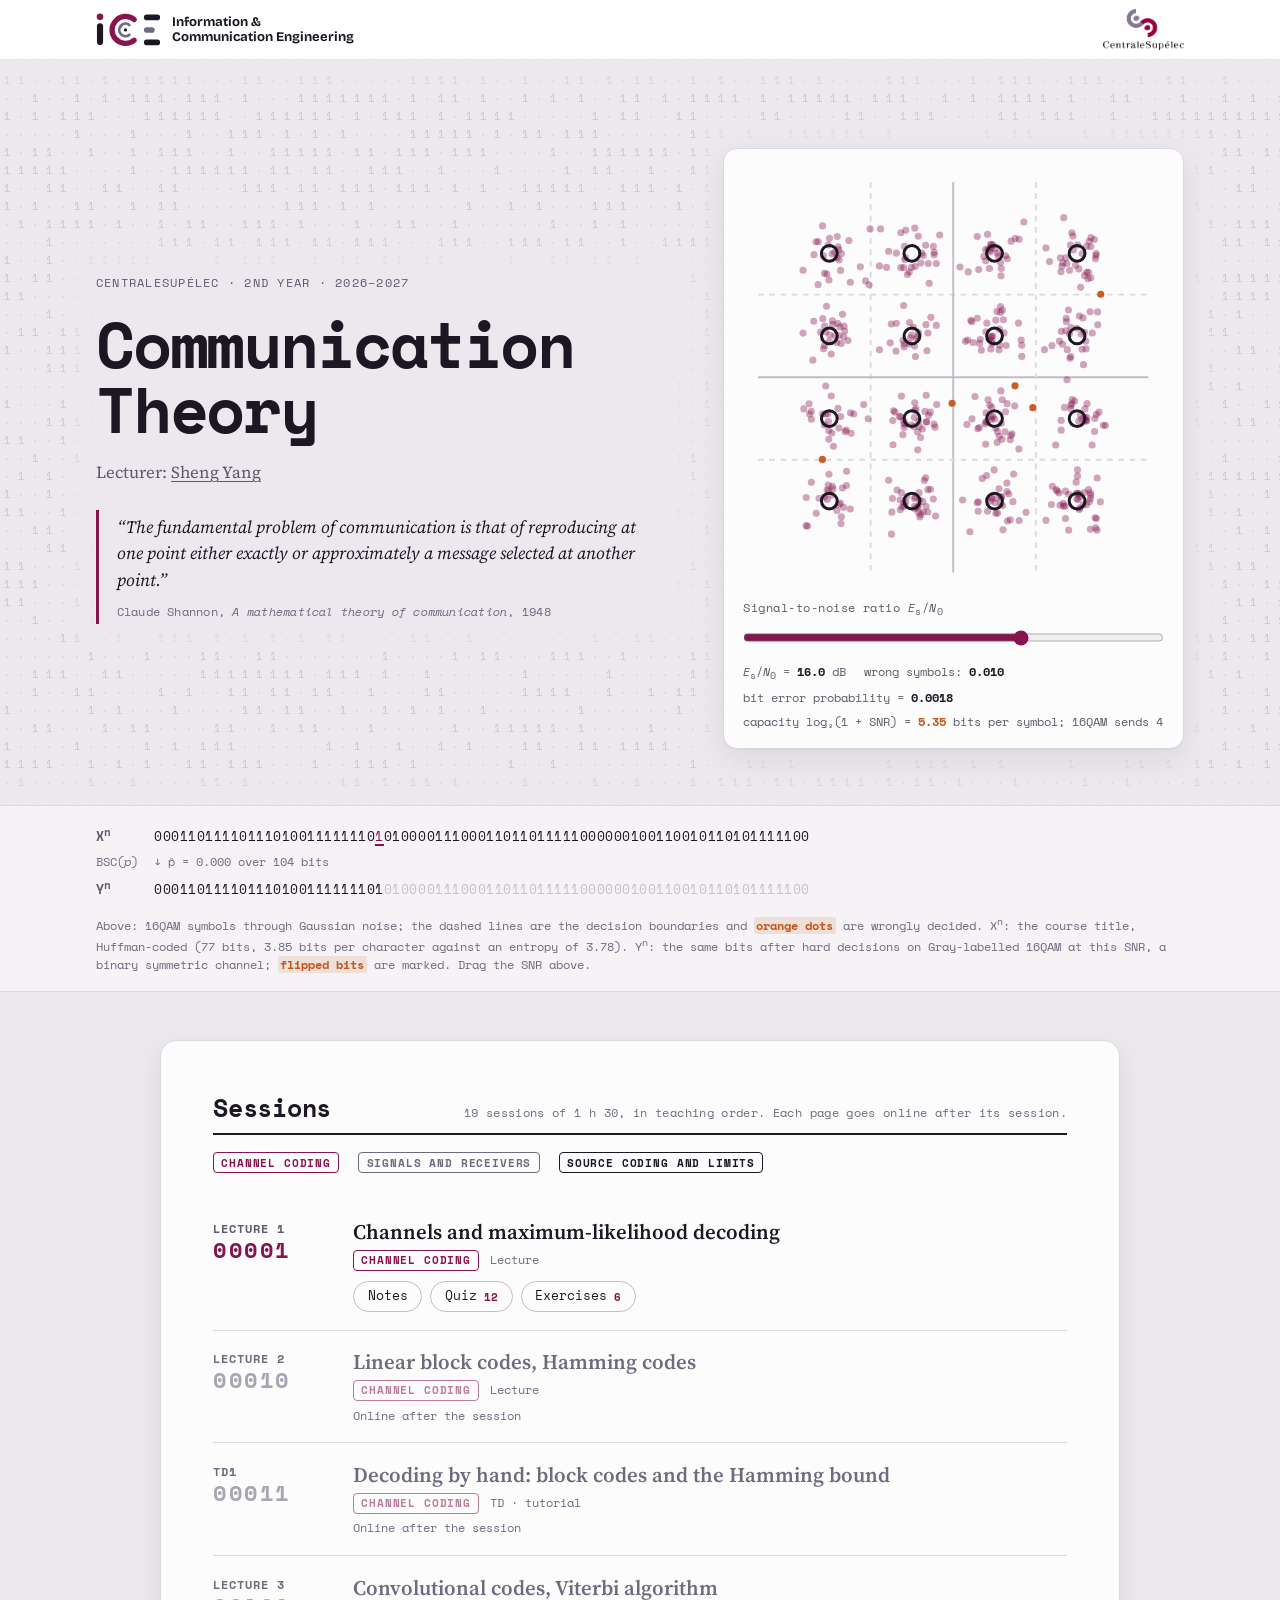
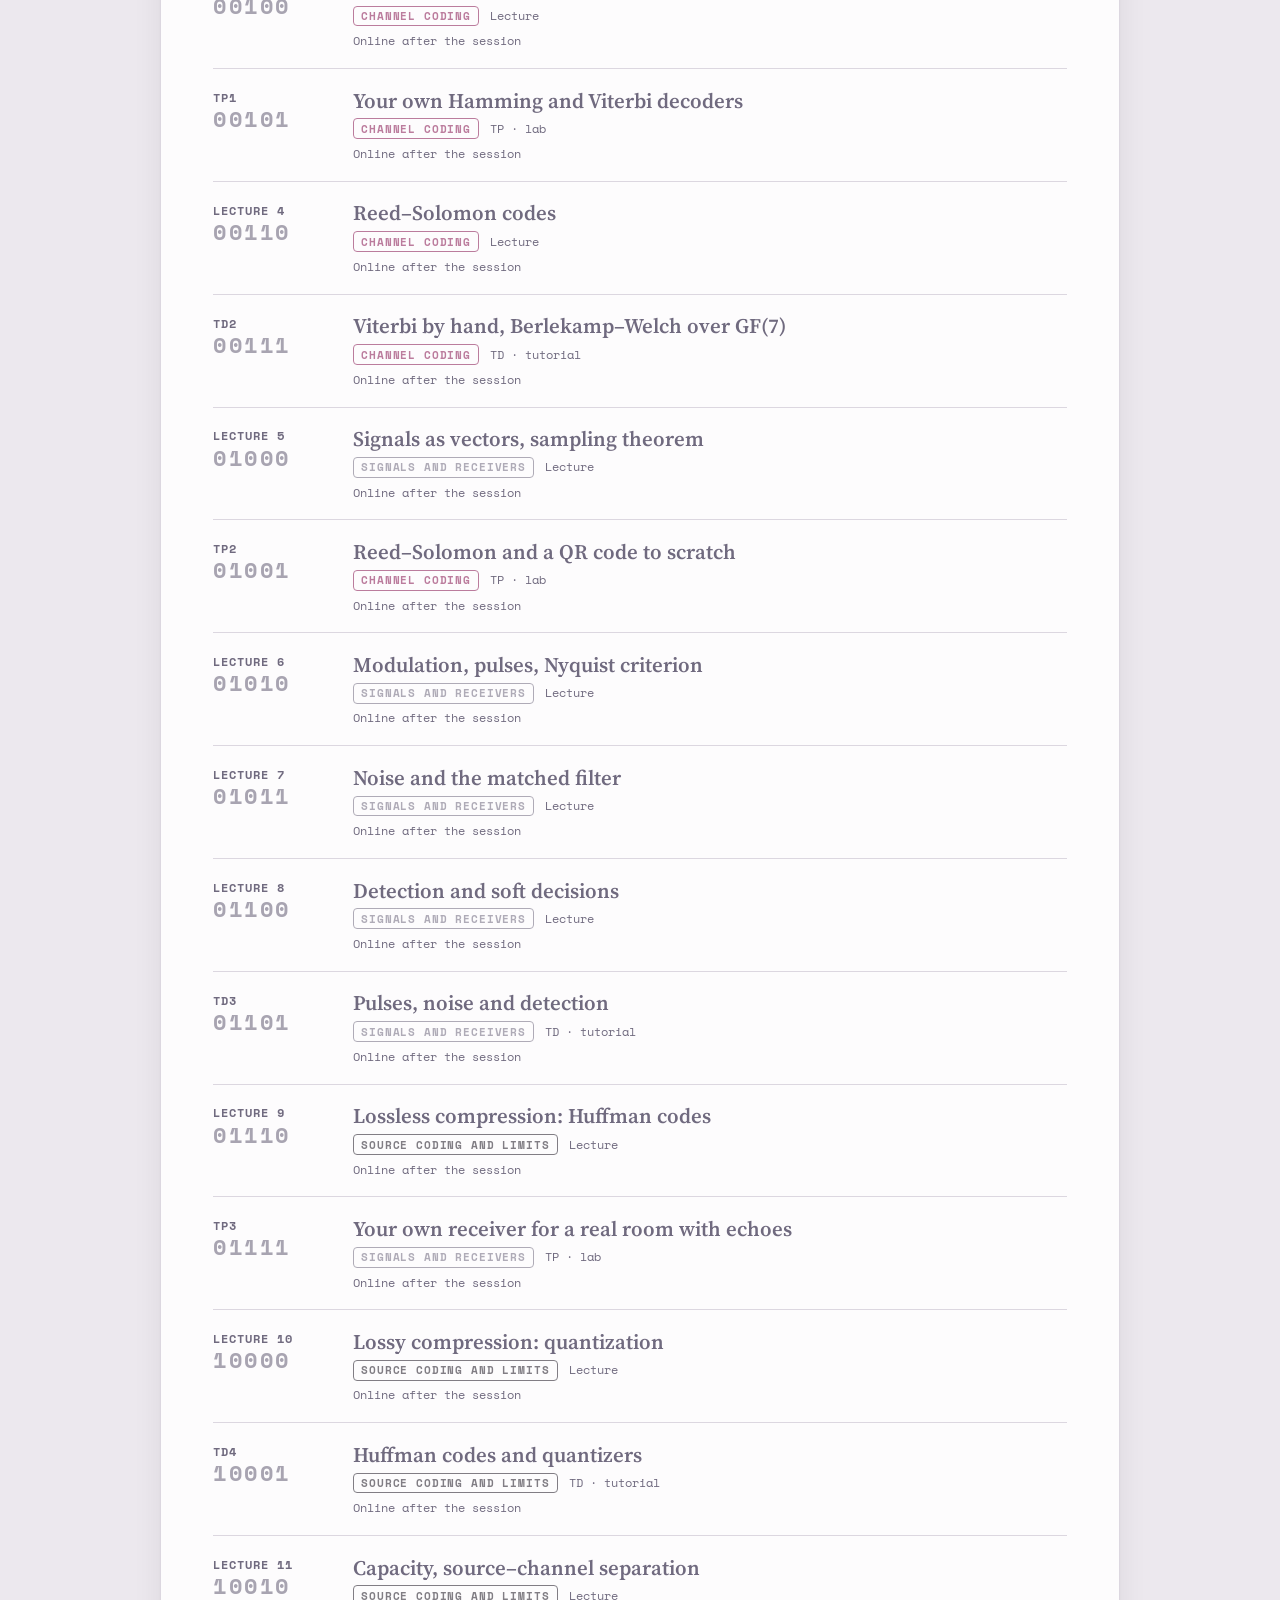
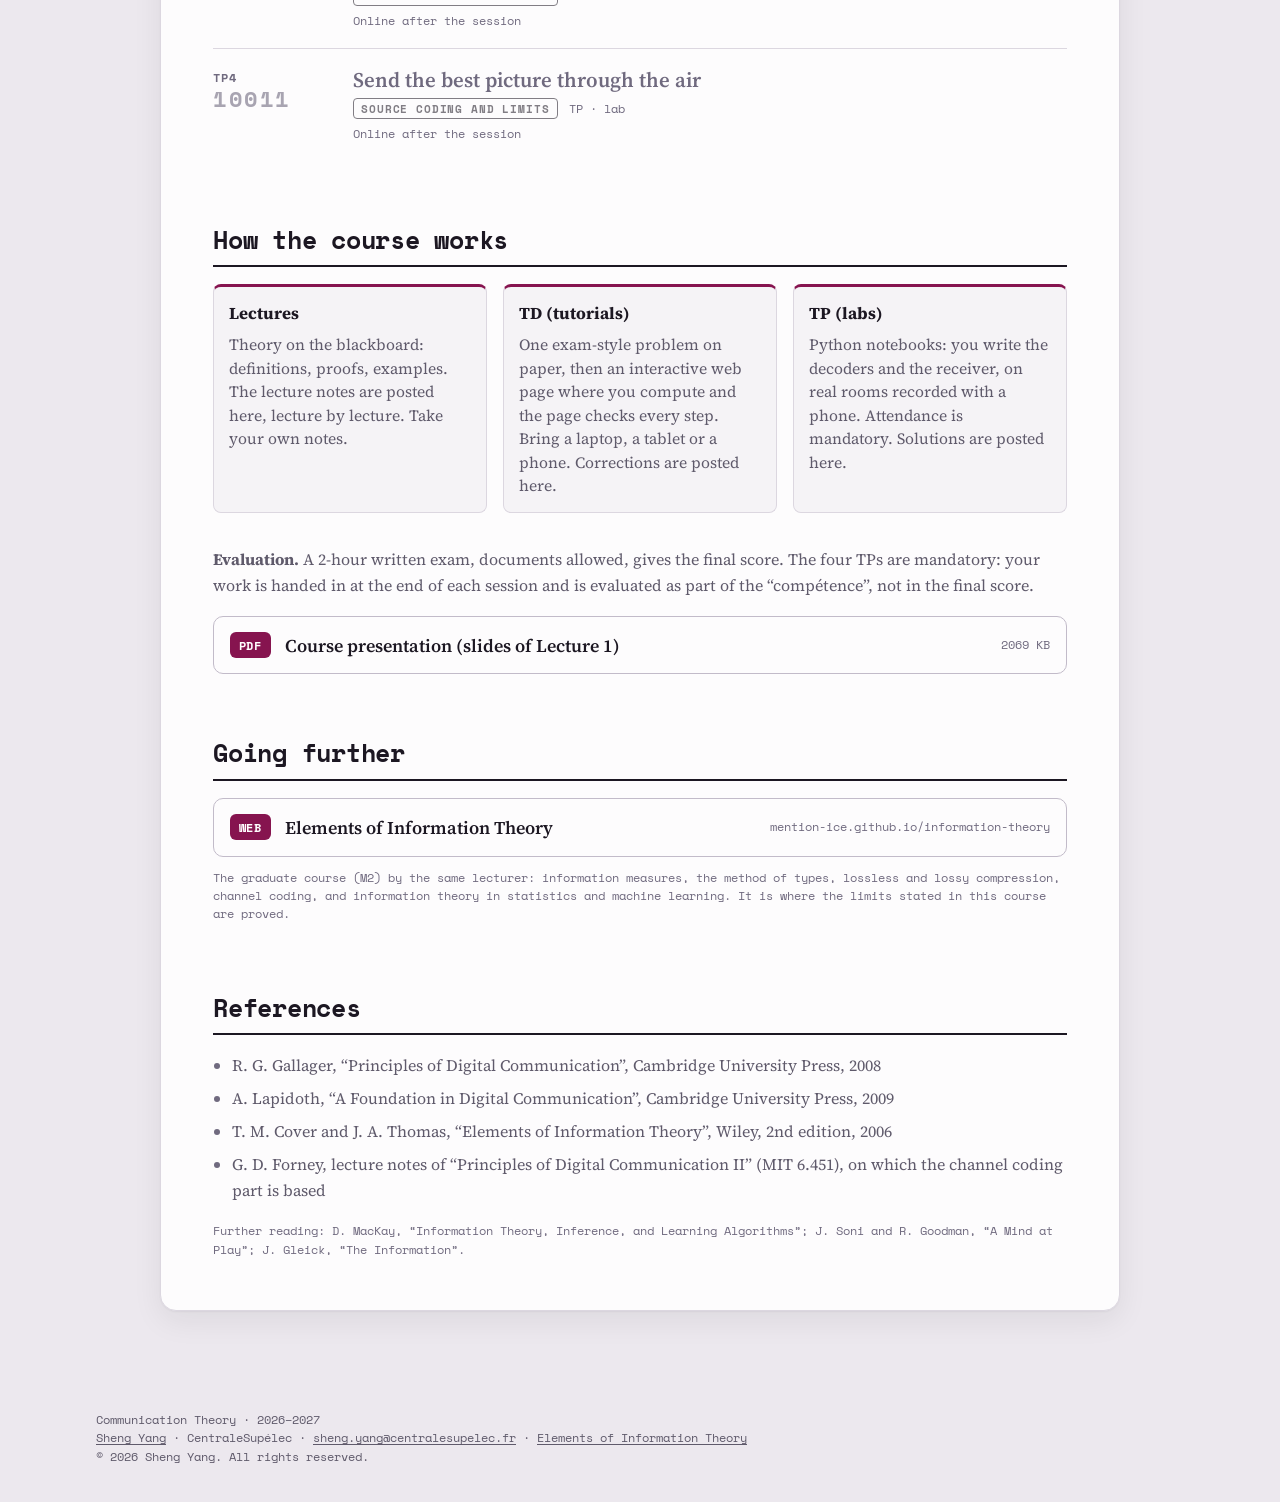
==== commit a9eb8ff4: "Lecture 1 page: current notes and the lecturer's presentation PDF Notes of 16 November (four section" ====
--- a/docs/index.html
+++ b/docs/index.html
@@ -83,9 +83,9 @@
 <li class="lec is-online">
   <div class="lec-id"><span class="lec-n">Lecture 1</span><span class="lec-bin" title="session 1 in binary">00001</span></div>
   <div class="lec-main">
-    <h3><a href="lecture-1.html">Channels and optimal decoding</a></h3>
-    <p class="lec-head"><span class="part-tag part-coding">Channel coding</span><span class="lec-kind">Lecture</span></p>
-    <p class="lec-links"><a href="lecture-1.html#notes">Notes</a> <a href="lecture-1.html#quiz">Quiz <span class="count">12</span></a> <a href="lecture-1.html#exercises">Exercises <span class="count">5</span></a></p>
+    <h3><a href="lecture-1.html">Channels and maximum-likelihood decoding</a></h3>
+    <p class="lec-head"><span class="part-tag part-coding">Channel coding</span><span class="lec-kind">Lecture</span></p>
+    <p class="lec-links"><a href="lecture-1.html#notes">Notes</a> <a href="lecture-1.html#quiz">Quiz <span class="count">12</span></a> <a href="lecture-1.html#exercises">Exercises <span class="count">6</span></a></p>
   </div>
 </li>
 <li class="lec is-upcoming">
@@ -242,7 +242,7 @@
       <li><h3>TP (labs)</h3><p>Python notebooks: you write the decoders and the receiver, on real rooms recorded with a phone. Attendance is mandatory. Solutions are posted here.</p></li>
     </ul>
     <p class="eval"><b>Evaluation.</b> A 2-hour written exam, documents allowed, gives the final score. The four TPs are mandatory: your work is handed in at the end of each session and is evaluated as part of the “compétence”, not in the final score.</p>
-    <div class="files"><a class="file-btn" href="files/course-presentation.pdf"><span class="file-kind">PDF</span><span class="file-name">Course presentation (slides of Lecture 1)</span><span class="file-size">2200 KB</span></a></div>
+    <div class="files"><a class="file-btn" href="files/course-presentation.pdf"><span class="file-kind">PDF</span><span class="file-name">Course presentation (slides of Lecture 1)</span><span class="file-size">2069 KB</span></a></div>
   </section>
   <section class="block" id="related" aria-labelledby="related-h"><div class="block-head"><h2 id="related-h">Going further</h2></div><div class="files"><a class="file-btn" href="https://mention-ice.github.io/information-theory/"><span class="file-kind">WEB</span><span class="file-name">Elements of Information Theory</span><span class="file-size">mention-ice.github.io/information-theory</span></a><p class="hint related-note">The graduate course (M2) by the same lecturer: information measures, the method of types, lossless and lossy compression, channel coding, and information theory in statistics and machine learning. It is where the limits stated in this course are proved.</p></div></section>
   <section class="block" id="references" aria-labelledby="refs-h"><div class="block-head"><h2 id="refs-h">References</h2></div><ul class="refs"><li>R. G. Gallager, “Principles of Digital Communication”, Cambridge University Press, 2008</li><li>A. Lapidoth, “A Foundation in Digital Communication”, Cambridge University Press, 2009</li><li>T. M. Cover and J. A. Thomas, “Elements of Information Theory”, Wiley, 2nd edition, 2006</li><li>G. D. Forney, lecture notes of “Principles of Digital Communication II” (MIT 6.451), on which the channel coding part is based</li></ul><p class="hint">Further reading: D. MacKay, “Information Theory, Inference, and Learning Algorithms”; J. Soni and R. Goodman, “A Mind at Play”; J. Gleick, “The Information”.</p></section>
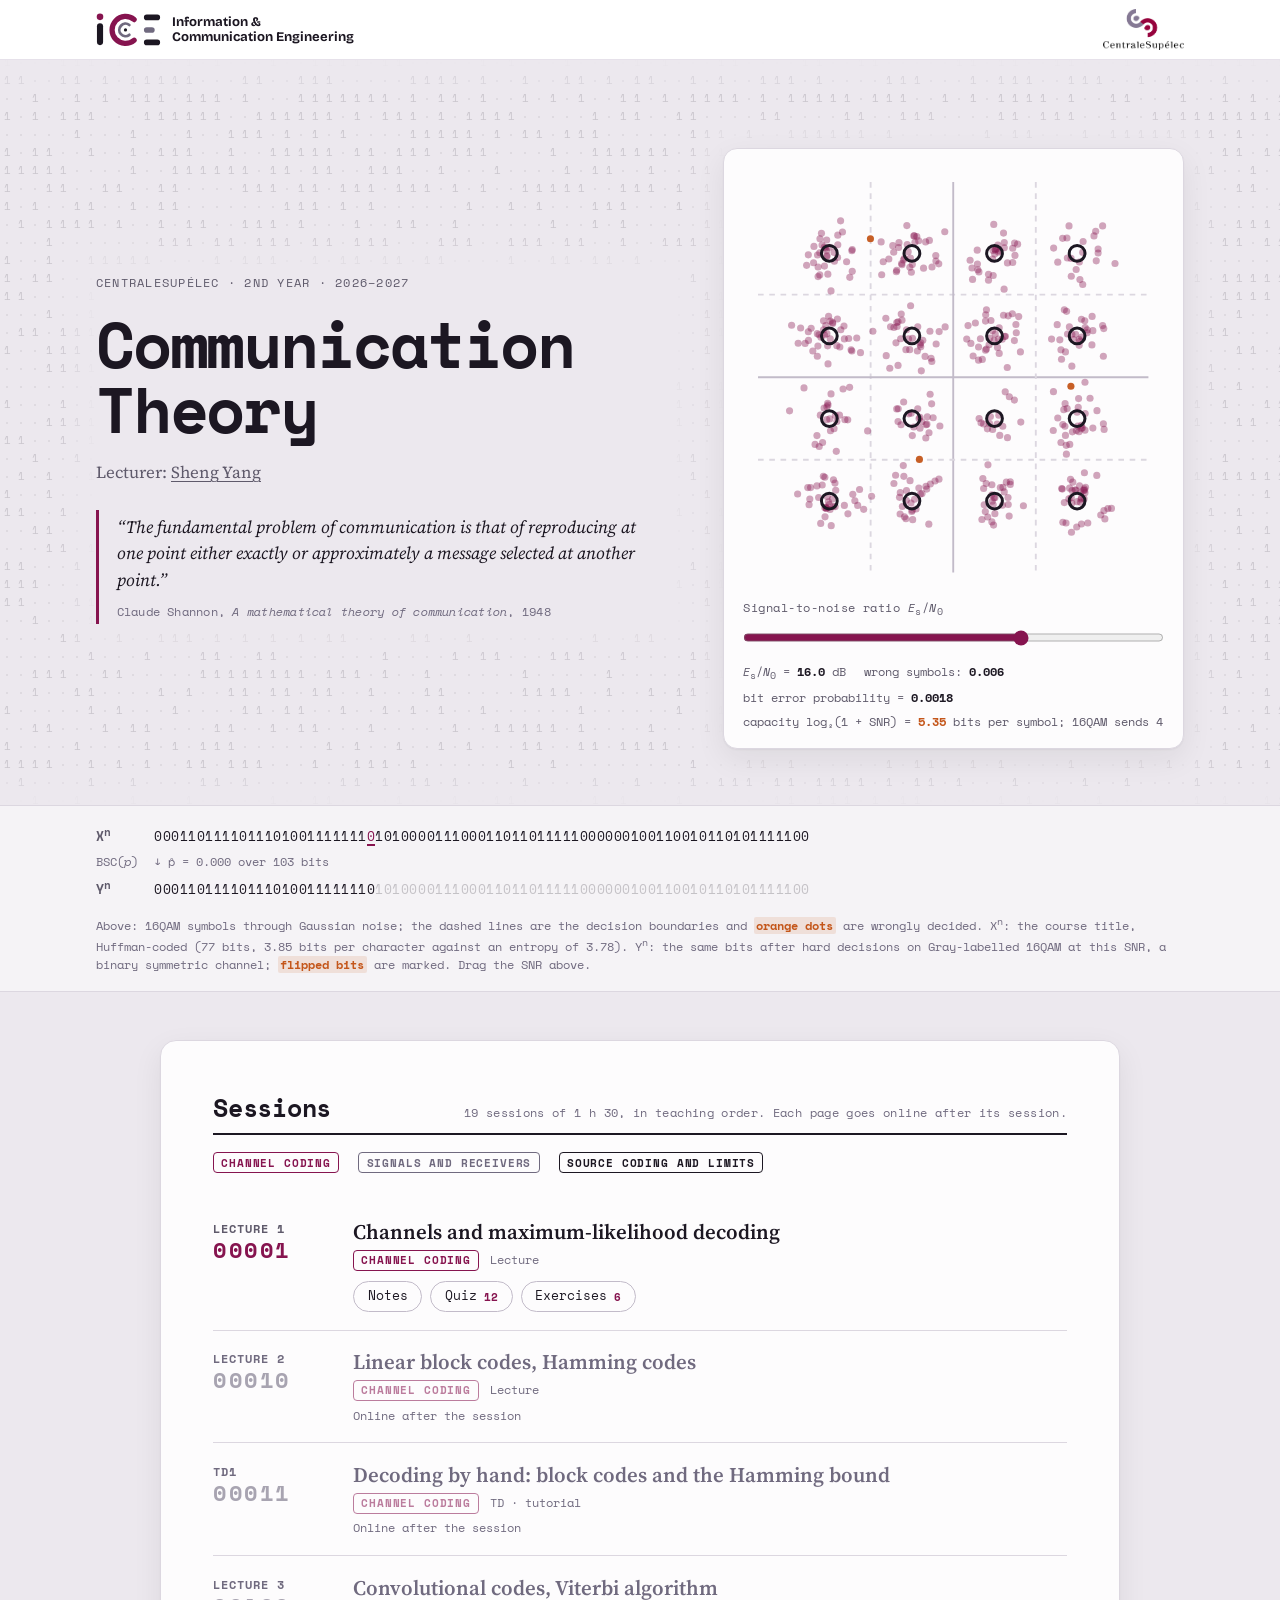
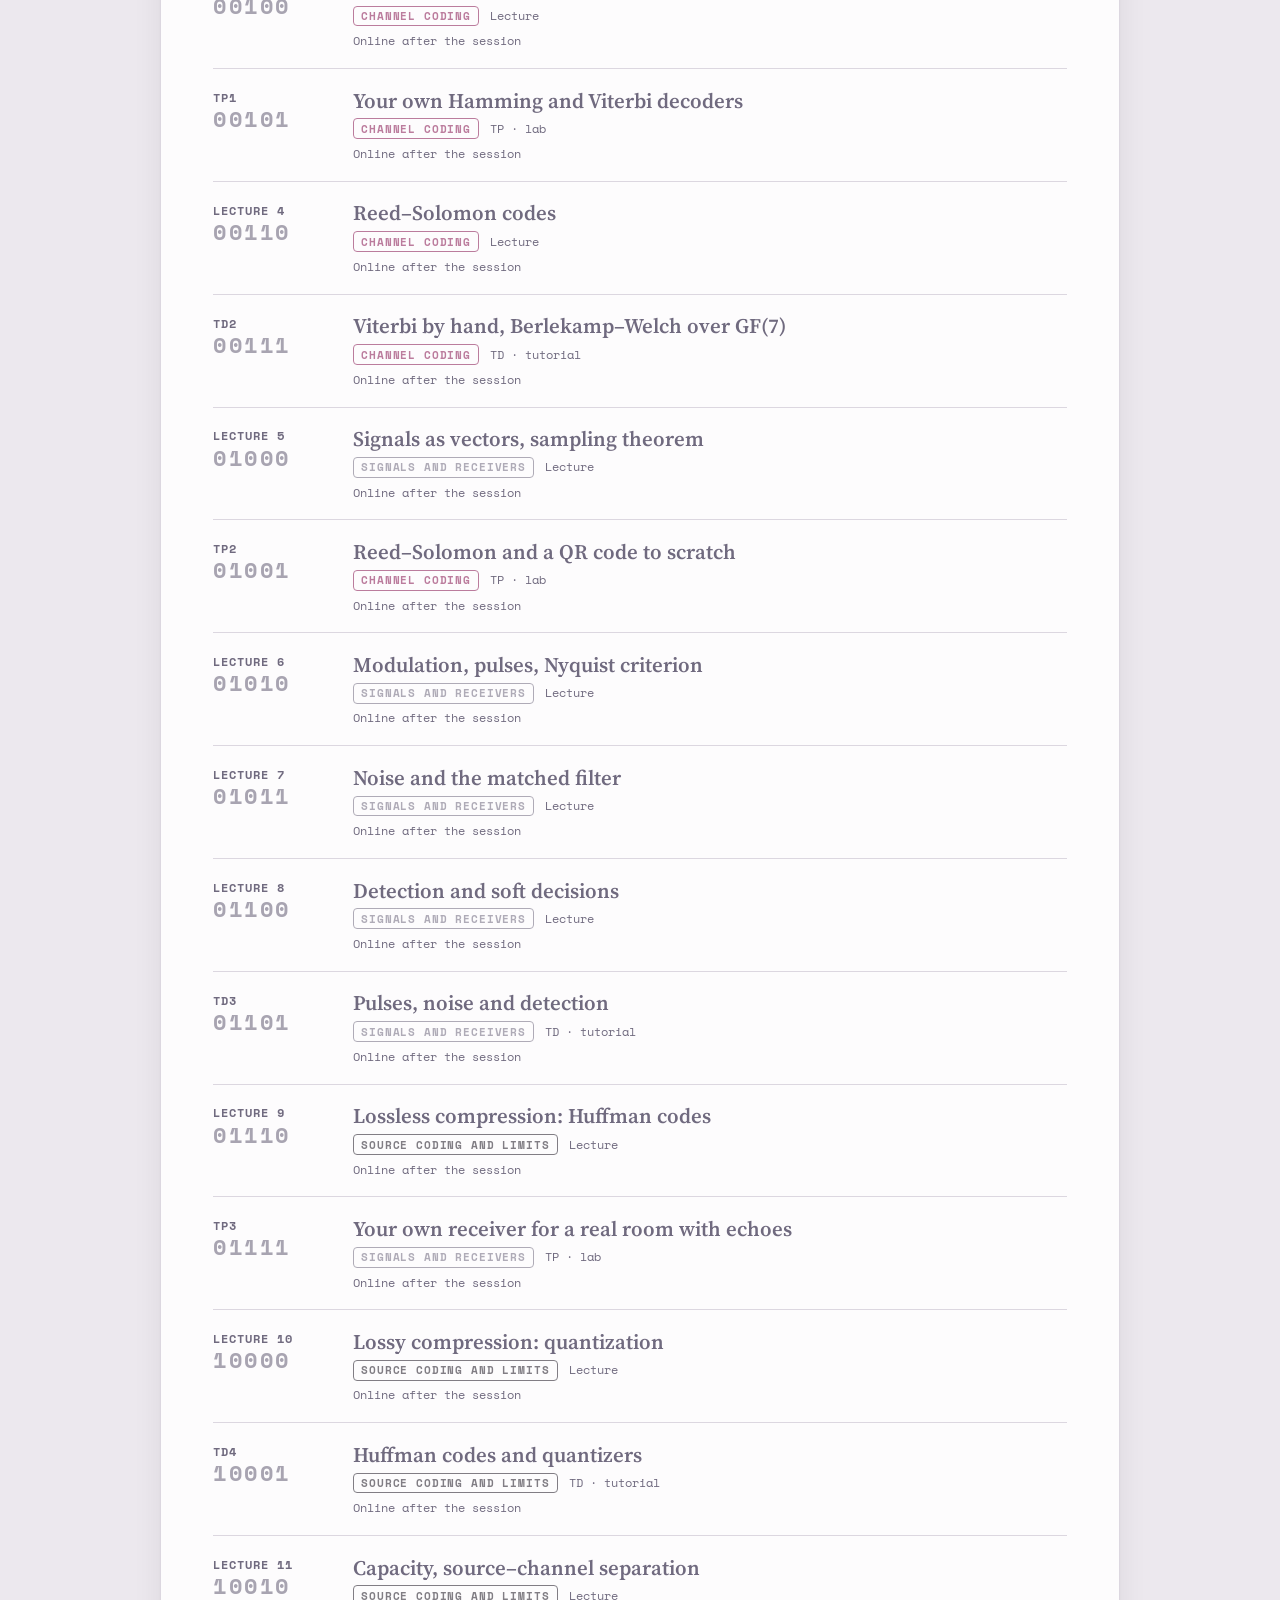
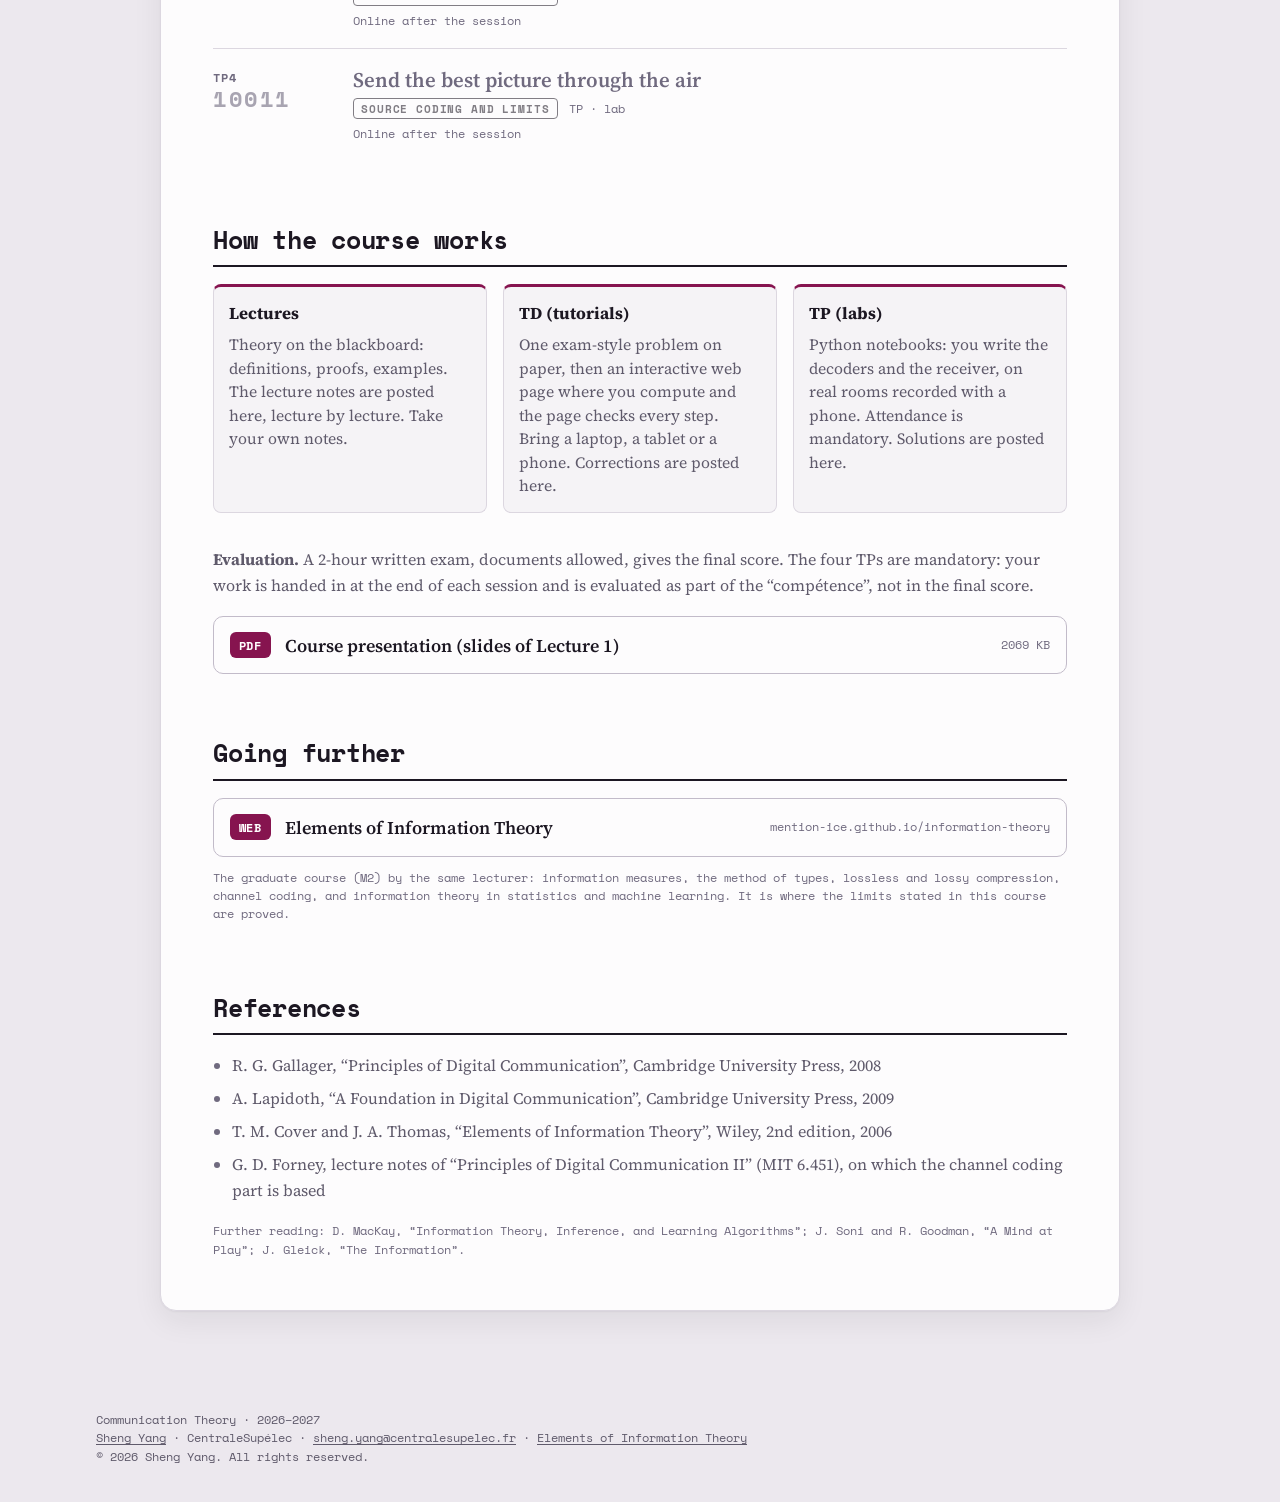
==== commit 68a4db20: "Always show the course site in its light look The pages followed the reader's dark mode, which turne" ====
--- a/docs/index.html
+++ b/docs/index.html
@@ -1,7 +1,8 @@
 <!doctype html>
-<html lang="en">
+<html lang="en" data-theme="light">
 <head>
 <meta charset="utf-8">
+<meta name="color-scheme" content="light">
 <meta name="viewport" content="width=device-width, initial-scale=1, viewport-fit=cover">
 <title>Communication Theory</title>
 <meta name="description" content="Communication Theory: lecture notes, tutorials (TD) with corrections and labs (TP) with solutions. CentraleSupélec, 2nd year, 2026–2027.">
--- a/docs/assets/style.css
+++ b/docs/assets/style.css
@@ -753,6 +753,102 @@
 }
 .widget:empty { display: none; }
 
+/* the notes of the Communication Theory lectures: boxes, examples, footnotes */
+.cn-box:not(.cn-box-plain) { background: var(--band); border-left: 3px solid var(--ink-3); }
+.cnotes .tex-example, .cnotes .tex-remark { padding-left: 0.9rem; border-left: 2px dotted var(--rule-strong); }
+.cnotes .tex-example > * + *, .cnotes .tex-remark > * + * { margin-top: 0.6em; }
+.cnotes .math-display { scroll-margin-top: 1.25rem; }
+.fn-ref { font: 400 0.72em/0 var(--mono); }
+.fn-ref a { text-decoration: none; color: var(--signal); }
+.cn-footnotes { margin-top: 2rem; padding-top: 0.6rem; border-top: 1px solid var(--rule); font-size: 0.9rem; color: var(--ink-2); padding-left: 1.4rem; }
+.cn-footnotes a { color: var(--signal); text-decoration: none; }
+
+/* interactive illustrations of the Communication Theory notes (assets/widgets/c1-*.js) */
+.cw-title { font: 700 0.72rem/1.3 var(--mono); letter-spacing: 0.06em; text-transform: uppercase; color: var(--signal); margin: 0 0 0.6rem; }
+.cw-controls { display: flex; flex-wrap: wrap; gap: 0.55rem 1.3rem; align-items: center; margin-bottom: 0.7rem; }
+.cw-ctl { display: inline-flex; align-items: center; gap: 0.5rem; font-family: var(--mono); font-size: 0.8rem; color: var(--ink-2); }
+.cw-ctl input[type="range"] { width: 8.5rem; accent-color: var(--signal); }
+.cw-ctl-val { min-width: 3.2rem; color: var(--ink); font-variant-numeric: tabular-nums; }
+.cw-toggle { display: inline-flex; flex-wrap: wrap; border: 1px solid var(--rule-strong); border-radius: 999px; overflow: hidden; }
+.cw-toggle button { font: inherit; font-family: var(--mono); font-size: 0.75rem; padding: 0.3rem 0.75rem; border: 0; background: transparent; color: var(--ink-2); cursor: pointer; }
+.cw-toggle button + button { border-left: 1px solid var(--rule); }
+.cw-toggle button[aria-pressed="true"] { background: var(--signal); color: var(--on-accent); }
+.cw-btn { font: 400 0.78rem/1 var(--mono); padding: 0.45rem 0.8rem; border: 1px solid var(--rule-strong); border-radius: 999px; background: var(--sheet); color: var(--ink); cursor: pointer; }
+.cw-btn:hover { border-color: var(--signal); color: var(--signal); }
+.cw-btn.cw-primary { background: var(--signal); border-color: var(--signal); color: var(--on-accent); }
+.cw-btn.cw-primary:hover { filter: brightness(1.08); color: var(--on-accent); }
+.cw-btn:focus-visible, .cw-toggle button:focus-visible { outline: 2px solid var(--signal); outline-offset: 2px; }
+.cw-figure svg { display: block; width: 100%; height: auto; margin: 0 auto; touch-action: pan-y; }
+.cw-figure svg.cw-drag-y { touch-action: none; }
+.cw-figure svg { -webkit-user-select: none; user-select: none; }
+.cw-figure svg text { font-family: var(--mono); }
+.cw-readout { margin: 0.6rem 0 0; font-size: 0.95rem; color: var(--ink-2); line-height: 1.5; }
+.cw-readout b { color: var(--ink); font-weight: 600; }
+.cw-readout i, .cw-math { font-family: var(--serif); font-style: italic; }
+.cw-note { margin: 0.5rem 0 0; font-size: 0.85rem; color: var(--ink-3); line-height: 1.45; }
+.cw-stats { display: flex; flex-wrap: wrap; gap: 0.4rem 1.6rem; margin: 0.6rem 0 0; }
+.cw-stats div { display: flex; flex-direction: column; gap: 0.1rem; }
+.cw-stats dt { font-family: var(--mono); font-size: 0.72rem; color: var(--ink-3); }
+.cw-stats dd { margin: 0; font-family: var(--mono); font-size: 1.05rem; color: var(--ink); font-variant-numeric: tabular-nums; }
+.cw-bits { display: inline-flex; gap: 3px; vertical-align: middle; }
+.cw-bit { display: inline-flex; align-items: center; justify-content: center; width: 1.65rem; height: 1.65rem; border: 1px solid var(--rule-strong); border-radius: 4px; background: var(--sheet); font: 700 0.9rem/1 var(--mono); color: var(--ink); }
+.cw-bit.is-flip { background: var(--bad-soft); border-color: var(--bad); color: var(--bad); }
+.cw-bit.is-erased { background: var(--band); border-style: dashed; color: var(--ink-3); }
+.cw-bit.is-diff { background: var(--noise-soft); border-color: var(--noise); }
+.cw-bit.is-dim { opacity: 0.45; }
+button.cw-bit { cursor: pointer; padding: 0; }
+button.cw-bit:hover { border-color: var(--signal); }
+.cw-ok { color: var(--ok); font-weight: 600; }
+.cw-bad { color: var(--bad); font-weight: 600; }
+.cw-table-wrap { overflow-x: auto; -webkit-overflow-scrolling: touch; margin-top: 0.7rem; }
+.cw-table { border-collapse: collapse; font-size: 0.88rem; min-width: 100%; }
+.cw-table th { font: 400 0.72rem/1.3 var(--mono); color: var(--ink-3); text-align: center; padding: 0.3rem 0.5rem; border-bottom: 1px solid var(--rule-strong); }
+.cw-table td { text-align: center; padding: 0.35rem 0.5rem; border-bottom: 1px solid var(--rule); font-family: var(--mono); font-variant-numeric: tabular-nums; white-space: nowrap; }
+.cw-table td.is-win { background: var(--signal-soft); color: var(--signal); font-weight: 700; }
+.cw-table tr.is-sent td:first-child { box-shadow: inset 3px 0 0 var(--ok); }
+.cw-table tfoot td { border-bottom: 0; font-family: var(--serif); font-size: 0.85rem; color: var(--ink-2); white-space: normal; }
+.cw-chain { display: flex; flex-wrap: wrap; align-items: center; gap: 0.5rem 0.6rem; }
+.cw-stage { display: flex; flex-direction: column; align-items: center; gap: 0.25rem; }
+.cw-stage-lbl { font: 400 0.72rem/1.2 var(--mono); color: var(--ink-3); }
+.cw-chain { gap: 0.4rem 0.35rem; }
+.cw-chain .cw-bit { width: 1.3rem; height: 1.5rem; font-size: 0.85rem; }
+.cw-chain .cw-box { padding: 0.3rem 0.45rem; font-size: 0.74rem; }
+@media (max-width: 560px) {
+  .cw .tick { font-size: 16px; }
+  .cw .lbl { font-size: 17px; }
+  .cw .lbl-i { font-size: 19px; }
+}
+.cw-box { border: 1px solid var(--ink-3); border-radius: 6px; padding: 0.35rem 0.6rem; font: 400 0.78rem/1.2 var(--mono); color: var(--ink); background: var(--sheet); }
+.cw-arrow { color: var(--ink-3); font-family: var(--mono); }
+.cw-msg { display: inline-flex; align-items: center; justify-content: center; min-width: 2rem; height: 2rem; border-radius: 50%; border: 2px solid var(--signal); font: 700 0.95rem/1 var(--mono); color: var(--signal); background: var(--sheet); }
+.cw-msg.is-wrong { border-color: var(--bad); color: var(--bad); background: var(--bad-soft); }
+.cw-msg.is-right { border-color: var(--ok); color: var(--ok); background: var(--ok-soft); }
+.cw-pulse { animation: cw-pulse 0.5s ease-out; }
+@keyframes cw-pulse { from { transform: scale(1.18); } to { transform: scale(1); } }
+@media (prefers-reduced-motion: reduce) { .cw-pulse { animation: none; } }
+.cw .ax { stroke: var(--rule-strong); stroke-width: 1; fill: none; }
+.cw .grid { stroke: var(--rule); stroke-width: 1; fill: none; }
+.cw .tick { font-size: 11px; fill: var(--ink-3); }
+.cw .lbl { font-size: 12px; fill: var(--ink-2); }
+.cw .lbl-i { font-family: var(--serif) !important; font-style: italic; font-size: 14px; fill: var(--ink-2); }
+.cw .c-sig { stroke: var(--signal); fill: none; stroke-width: 2.2; }
+.cw .c-ink { stroke: var(--ink-3); fill: none; stroke-width: 2.2; }
+.cw .c-noise { stroke: var(--noise); fill: none; stroke-width: 2.2; }
+.cw .c-ok { stroke: var(--ok); fill: none; stroke-width: 2.2; }
+.cw .c-dash { stroke: var(--ink); fill: none; stroke-width: 1.6; stroke-dasharray: 6 4; }
+.cw .f-sig { fill: var(--signal); }
+.cw .f-sig-soft { fill: var(--signal-soft); }
+.cw .f-bad { fill: var(--bad); fill-opacity: 0.35; }
+.cw .f-erase { fill: var(--ink-3); fill-opacity: 0.25; }
+.cw .f-ink { fill: var(--ink); }
+.cw .f-noise { fill: var(--noise); }
+.cw .f-ok { fill: var(--ok); }
+.cw text.t-sig { fill: var(--signal); } .cw text.t-noise { fill: var(--noise); } .cw text.t-ok { fill: var(--ok); }
+.cw-sw { display: inline-block; width: 1.1rem; height: 3px; border-radius: 2px; vertical-align: middle; margin-right: 0.4rem; }
+.cw-sw.s-sig { background: var(--signal); } .cw-sw.s-noise { background: var(--noise); } .cw-sw.s-ok { background: var(--ok); }
+.cw .handle { fill: var(--sheet); stroke: var(--signal); stroke-width: 2.4; cursor: grab; }
+.cw .handle:focus { outline: none; stroke-width: 3.5; }
+
 /* ---------------------------------------------------------------- narrow screens */
 
 @media (max-width: 820px) {
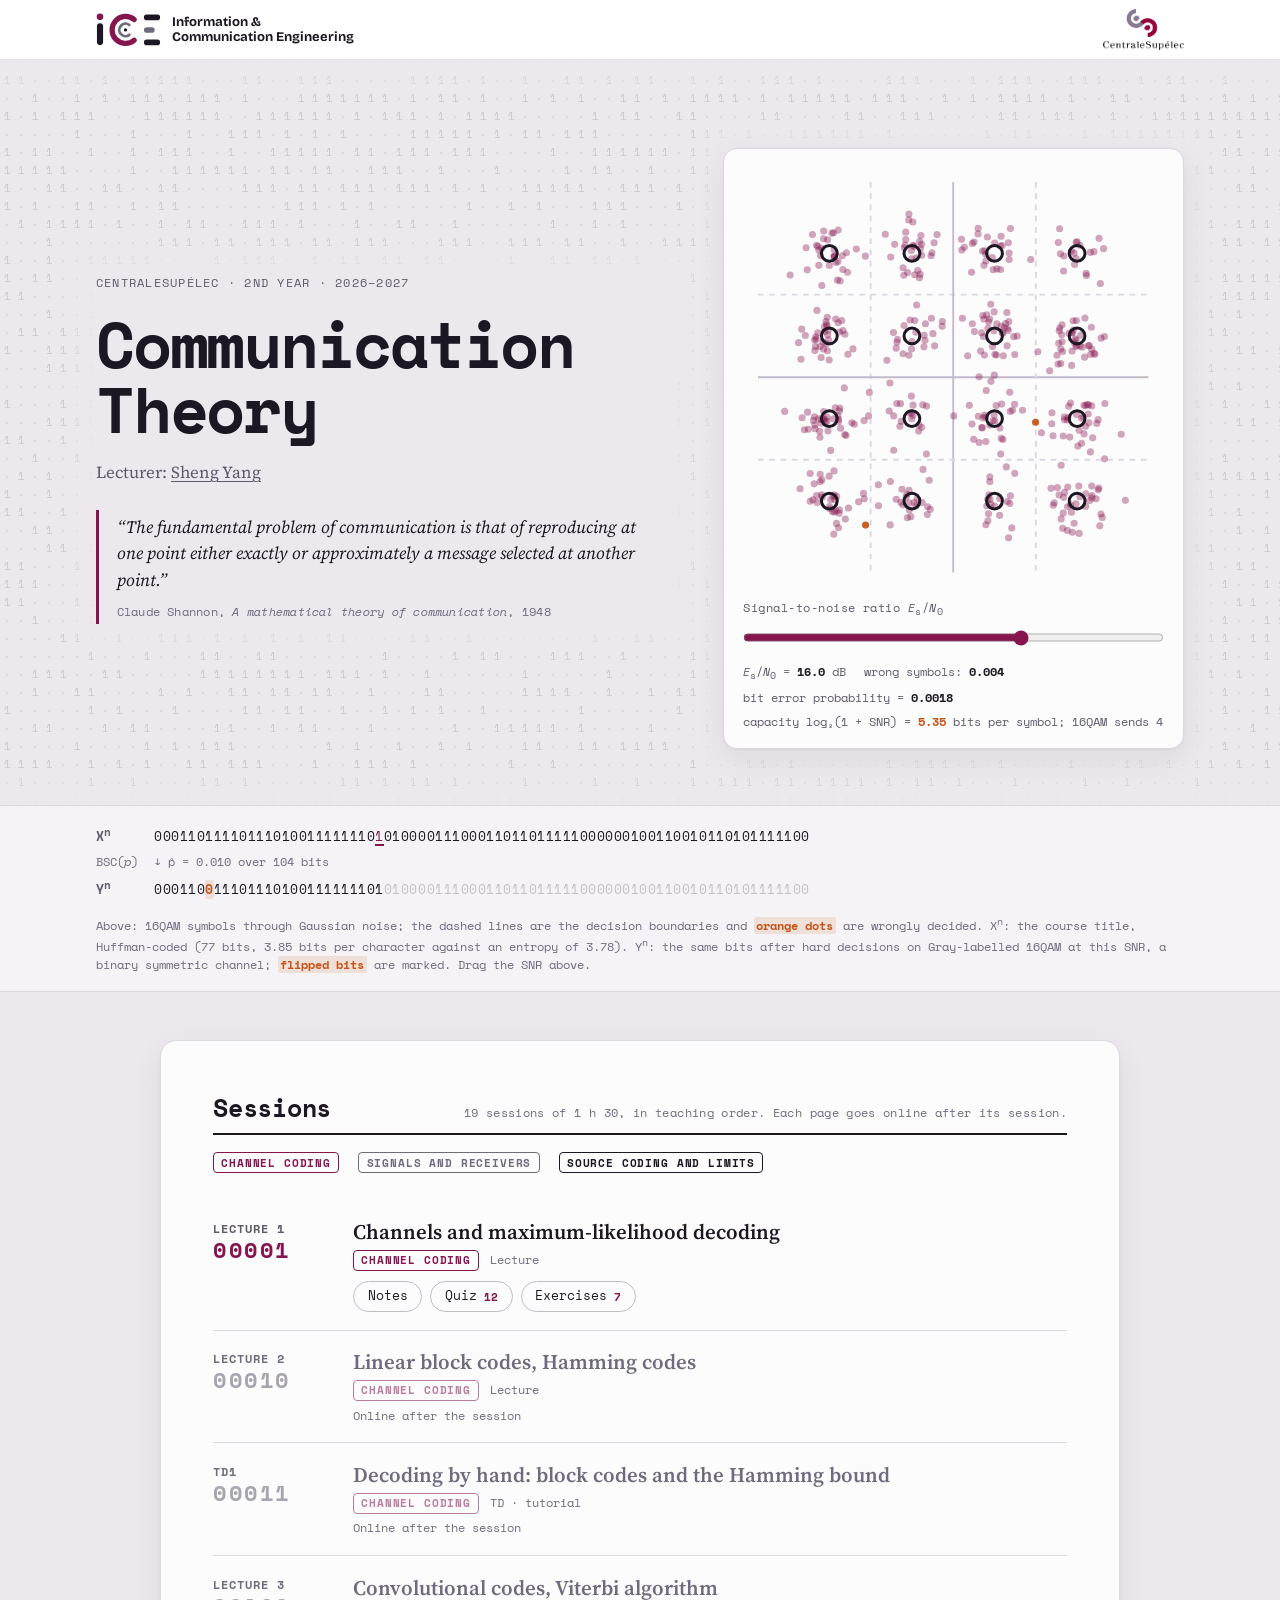
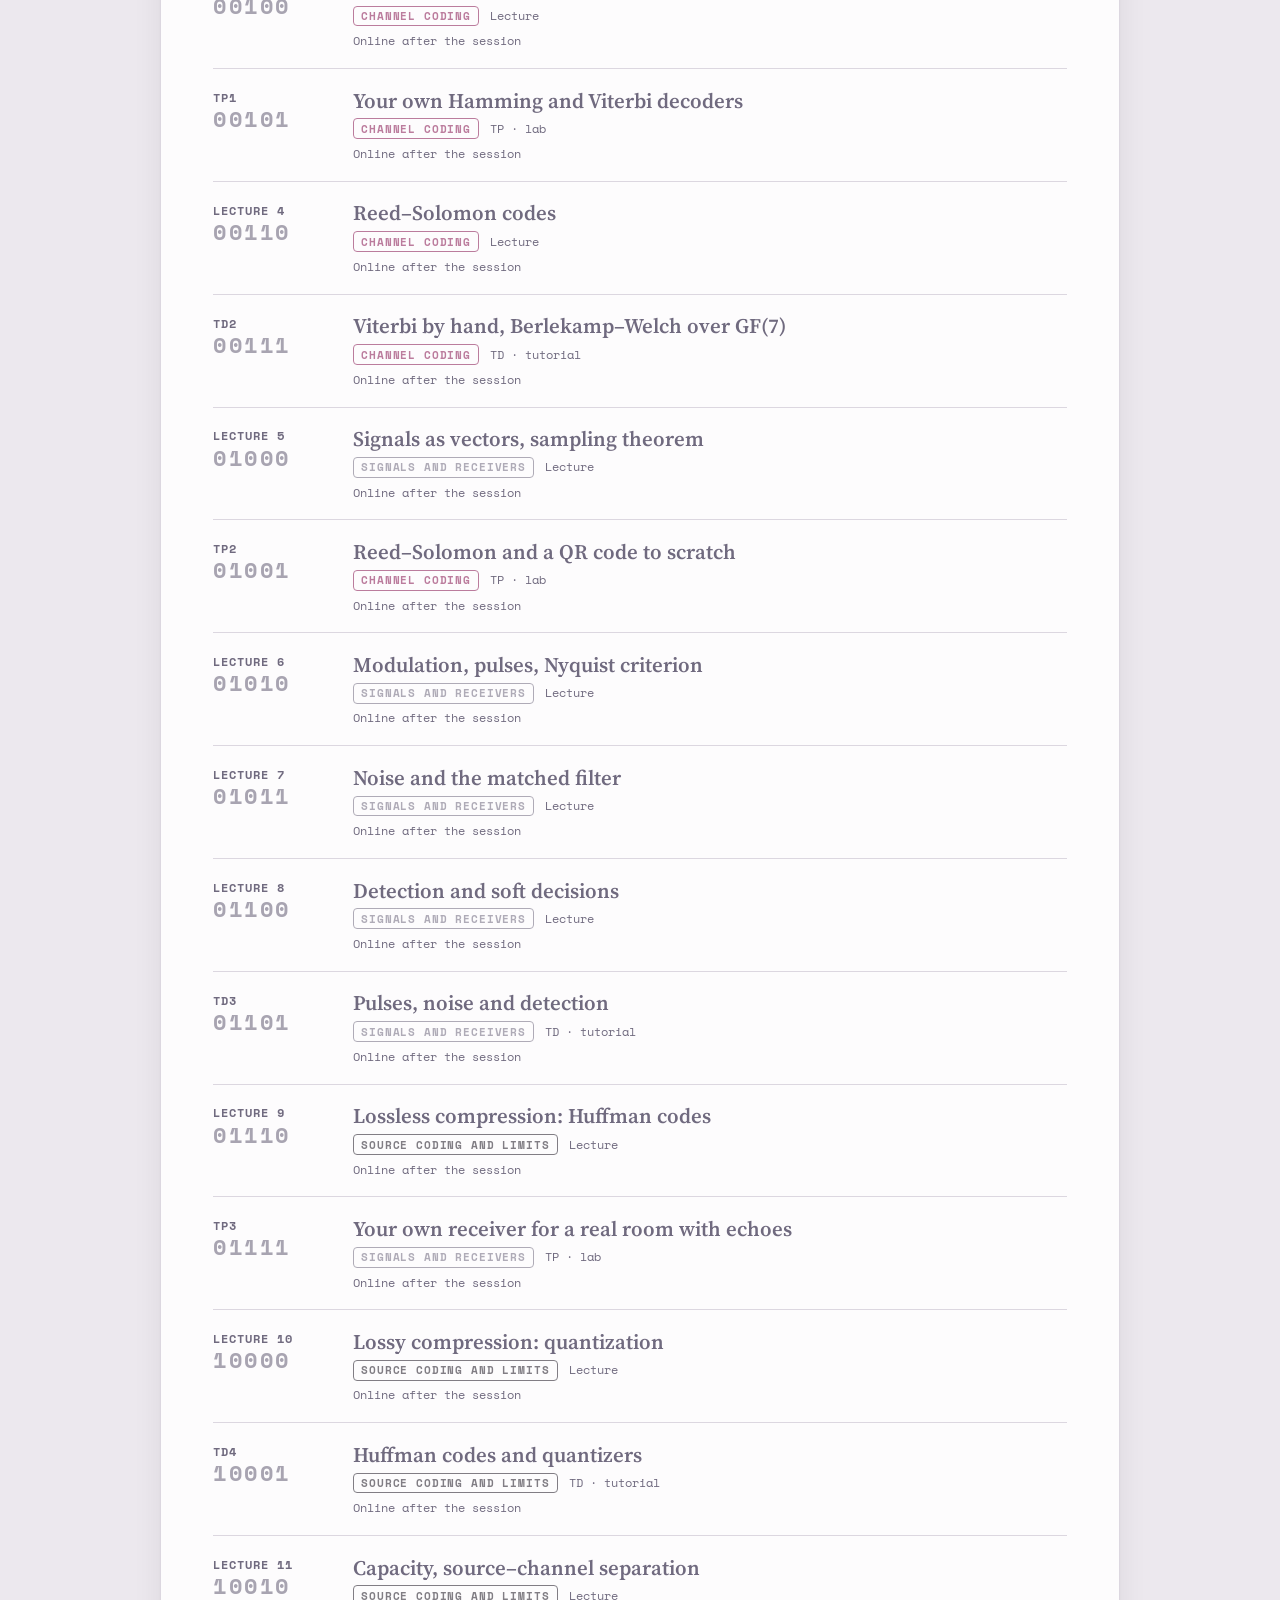
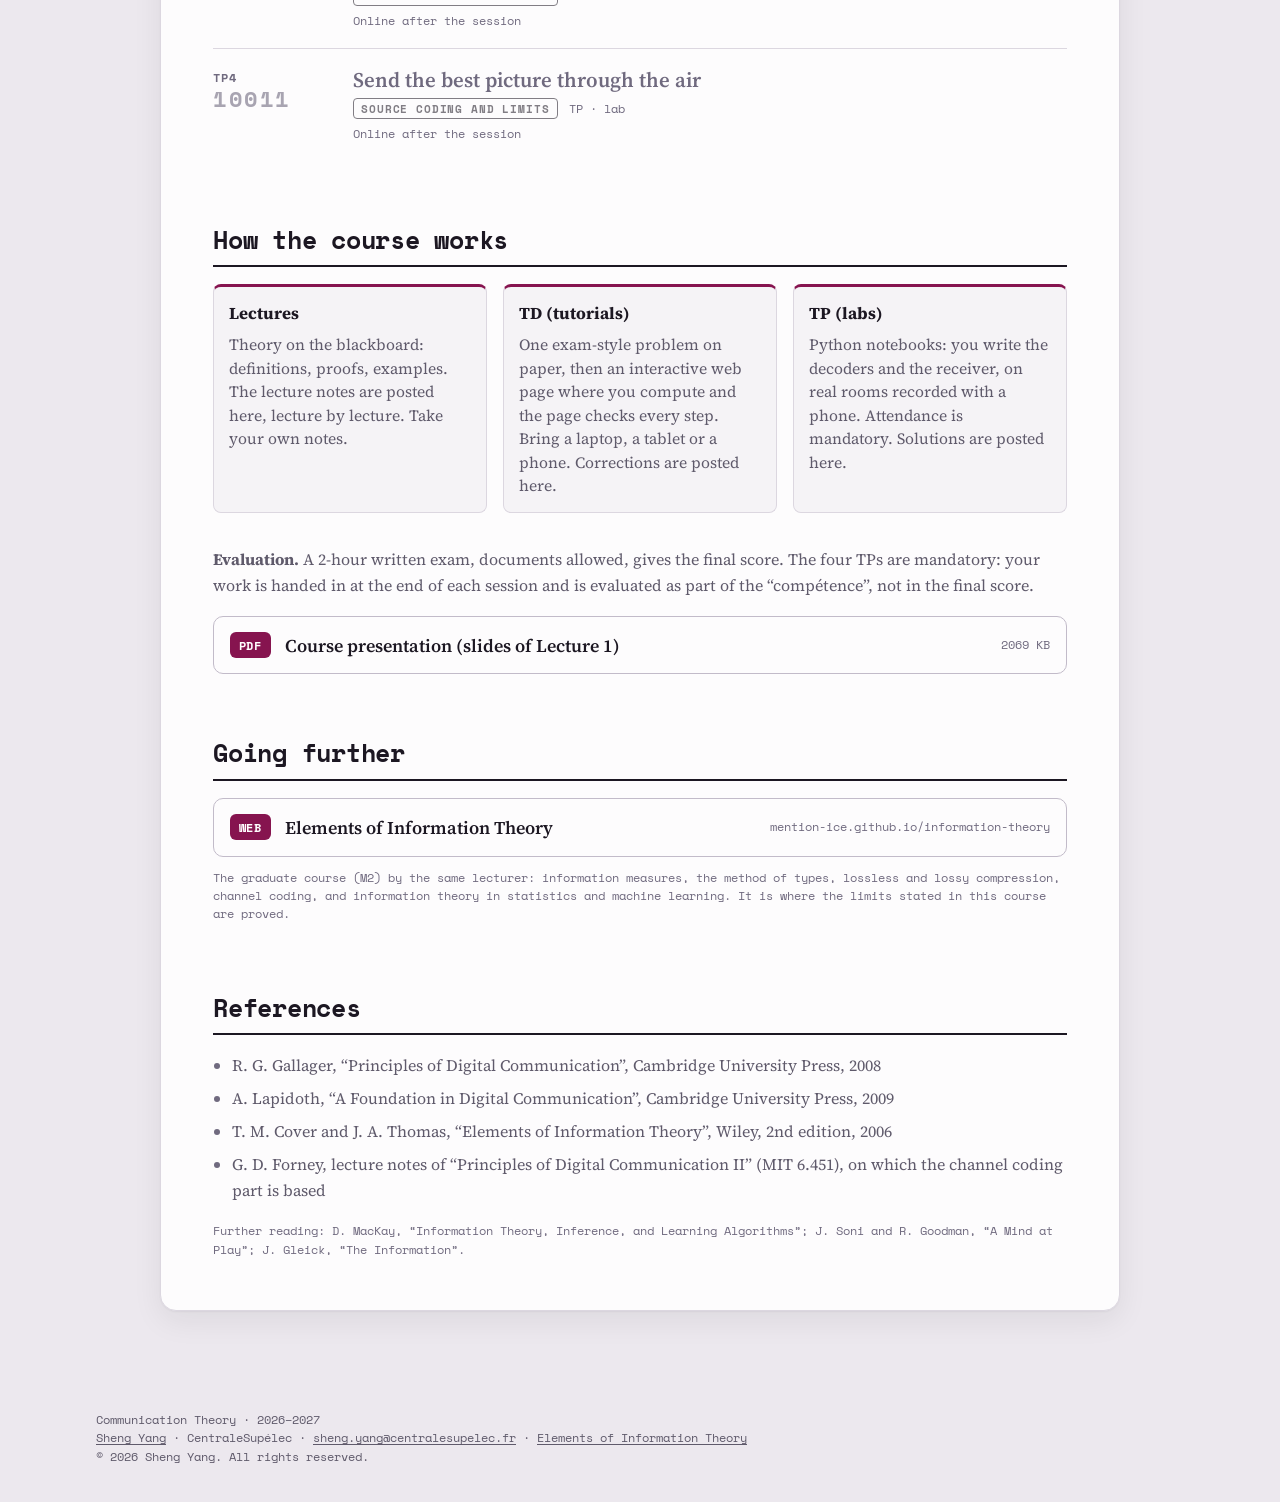
==== commit 9182dc50: "Lecture 1: the three-level receiver moves to the exercises The illustration "what the receiver keeps" ====
--- a/docs/index.html
+++ b/docs/index.html
@@ -86,7 +86,7 @@
   <div class="lec-main">
     <h3><a href="lecture-1.html">Channels and maximum-likelihood decoding</a></h3>
     <p class="lec-head"><span class="part-tag part-coding">Channel coding</span><span class="lec-kind">Lecture</span></p>
-    <p class="lec-links"><a href="lecture-1.html#notes">Notes</a> <a href="lecture-1.html#quiz">Quiz <span class="count">12</span></a> <a href="lecture-1.html#exercises">Exercises <span class="count">6</span></a></p>
+    <p class="lec-links"><a href="lecture-1.html#notes">Notes</a> <a href="lecture-1.html#quiz">Quiz <span class="count">12</span></a> <a href="lecture-1.html#exercises">Exercises <span class="count">7</span></a></p>
   </div>
 </li>
 <li class="lec is-upcoming">
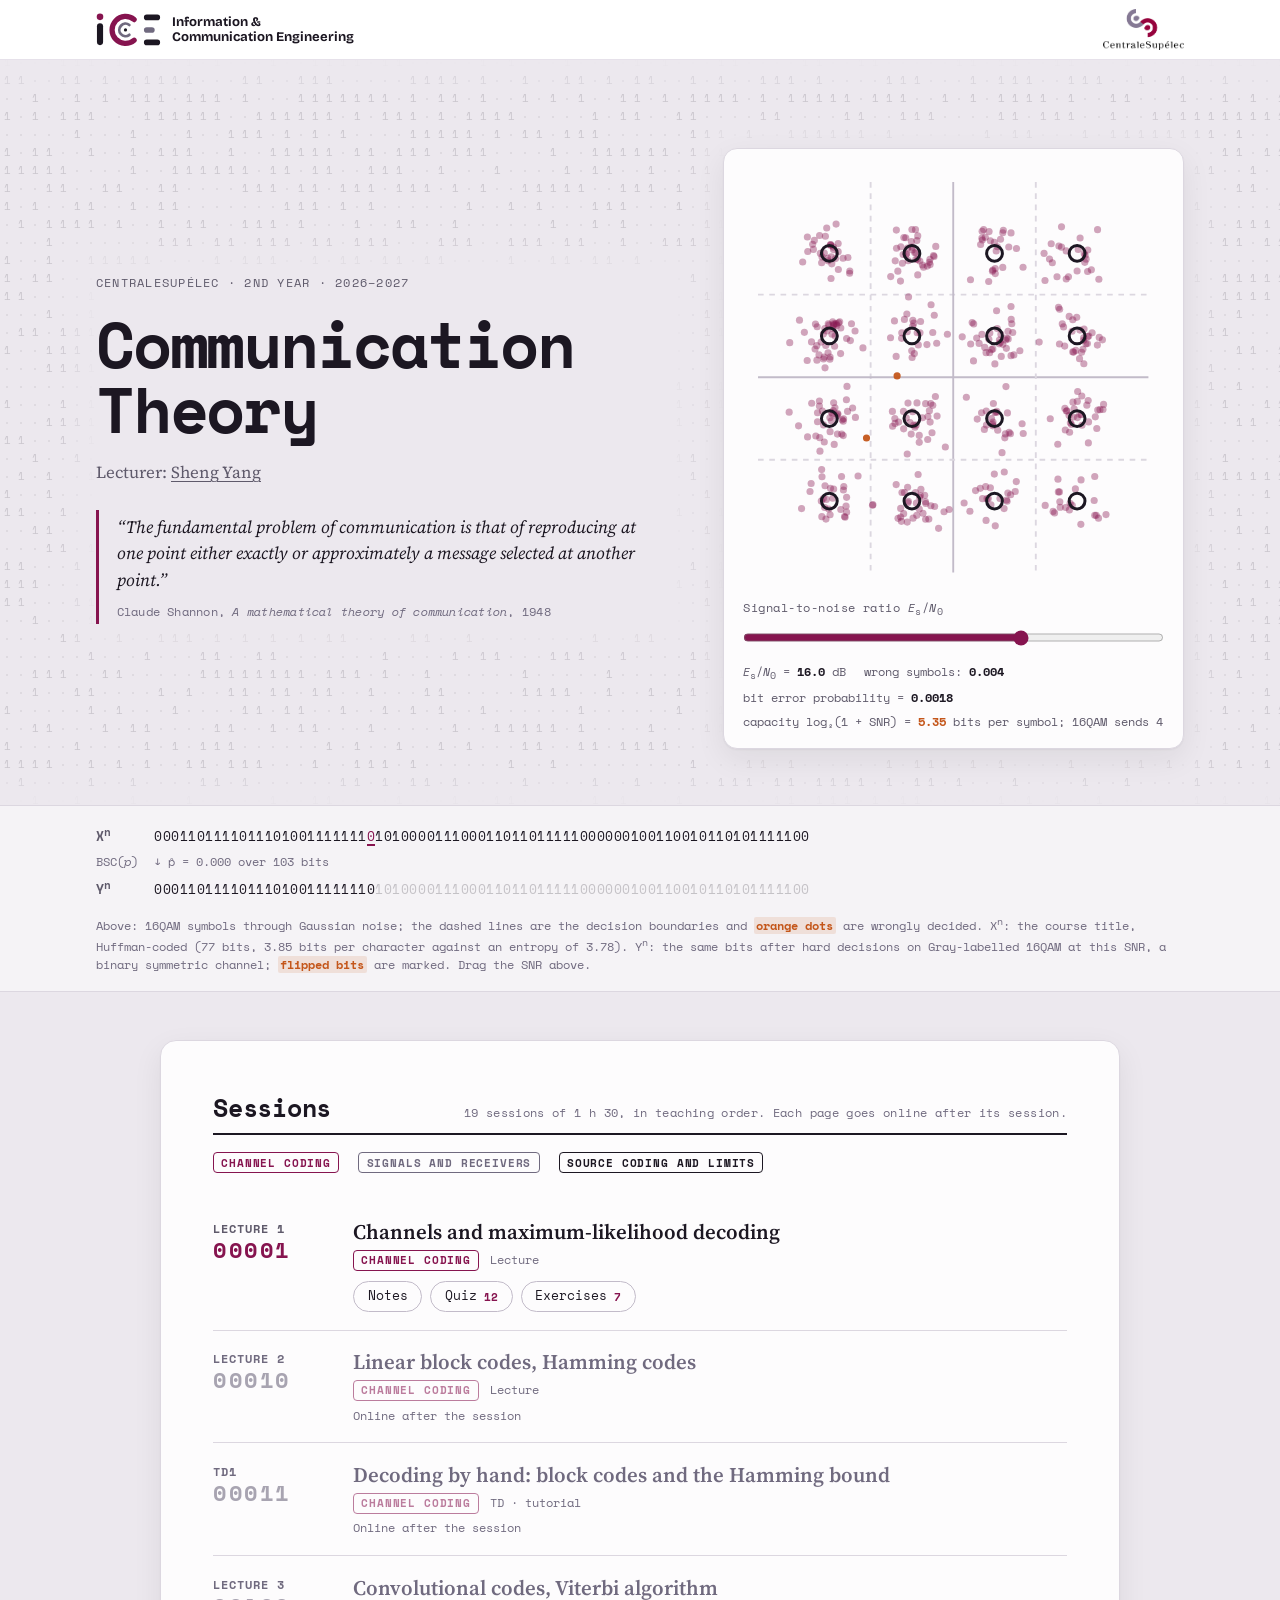
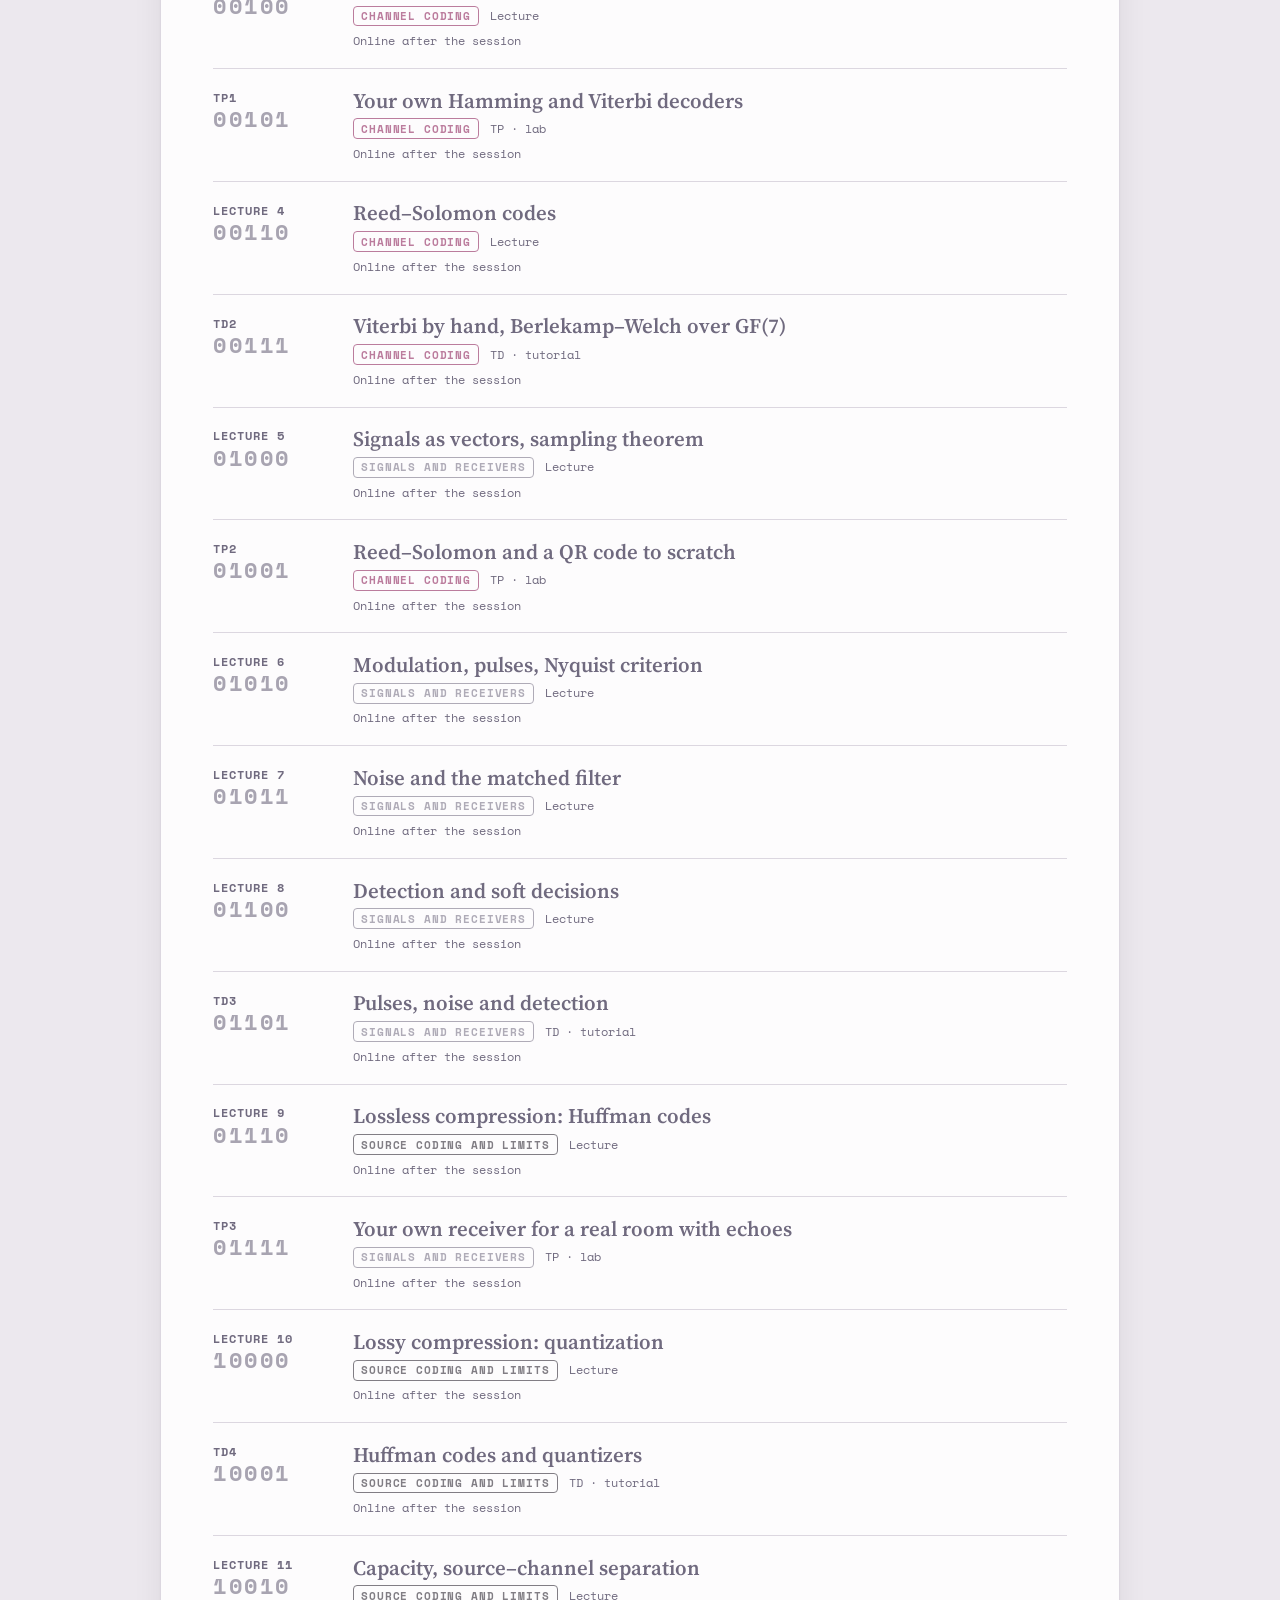
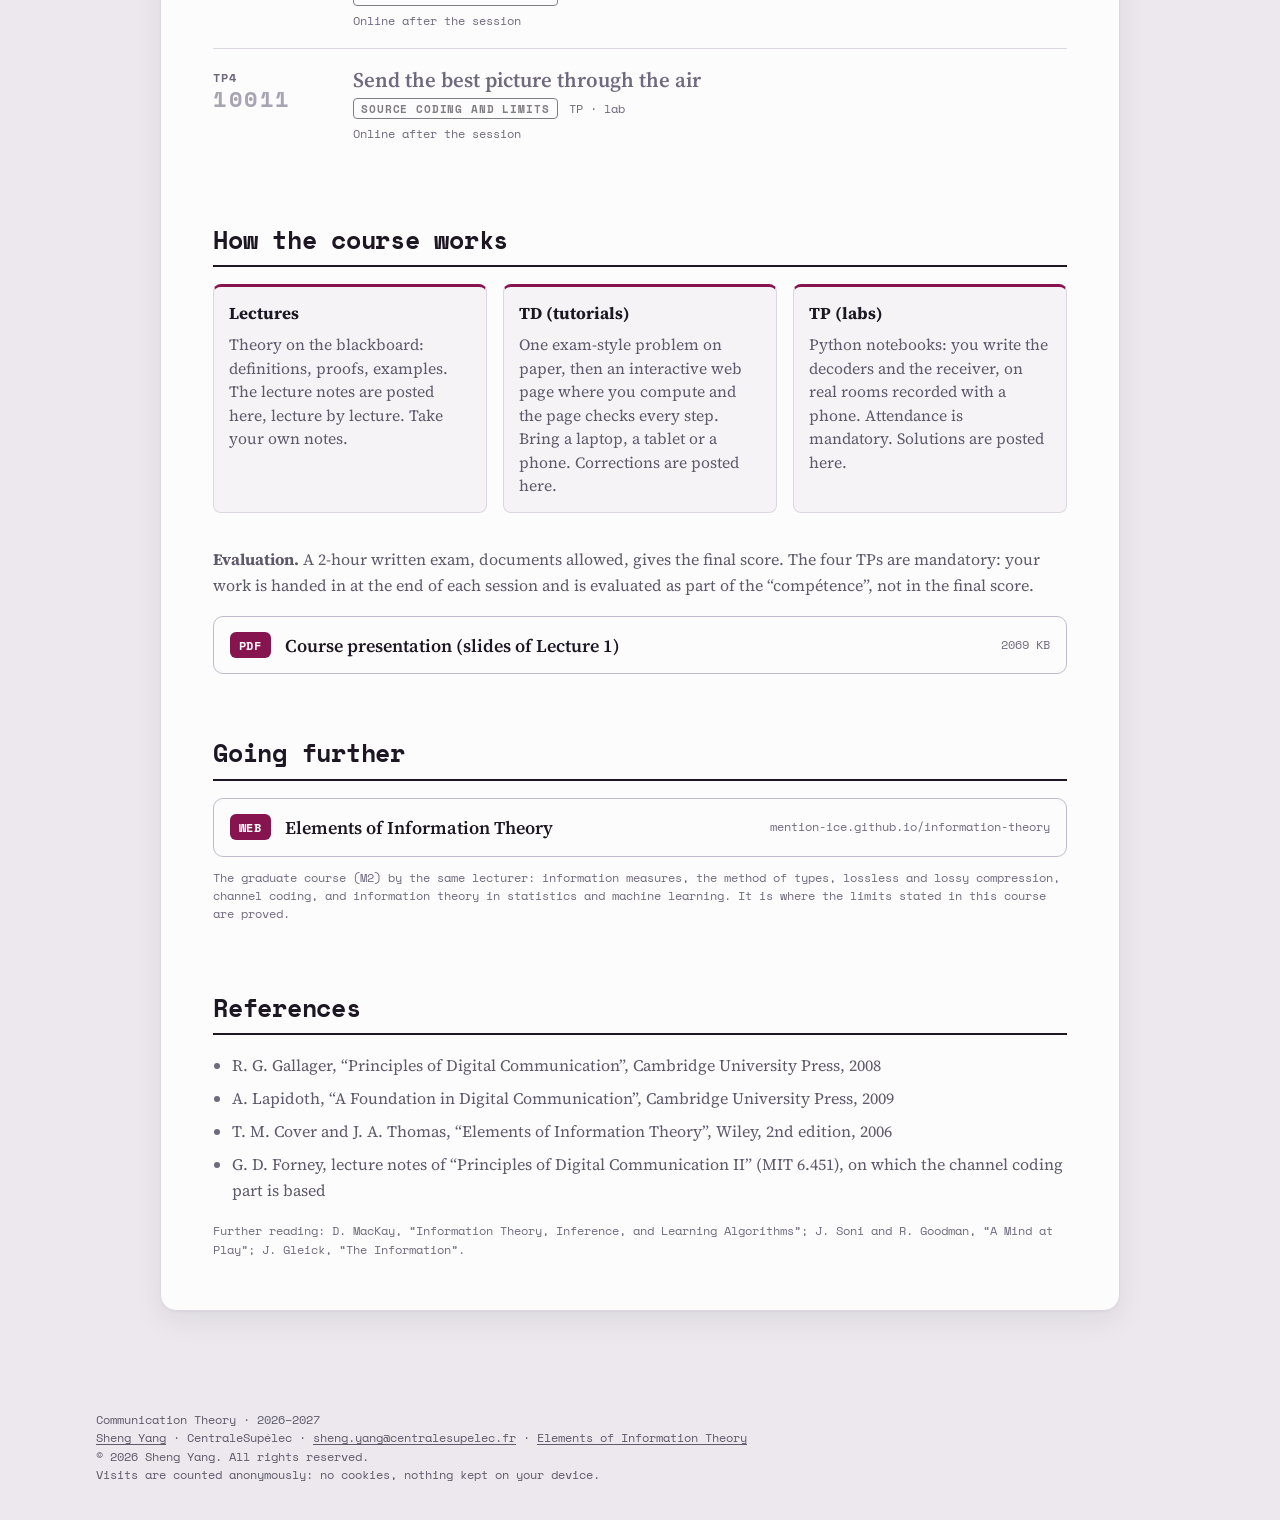
==== commit 6ad20299: "Count visits anonymously on the course site Every page loads the visit counter of the course's telem" ====
--- a/docs/index.html
+++ b/docs/index.html
@@ -12,6 +12,7 @@
 <link rel="stylesheet" href="https://fonts.googleapis.com/css2?family=Source+Serif+4:ital,opsz,wght@0,8..60,400;0,8..60,600;1,8..60,400&amp;family=Space+Mono:ital,wght@0,400;0,700;1,400&amp;family=Bricolage+Grotesque:opsz,wght@12..96,700&amp;display=swap">
 <link rel="stylesheet" href="assets/style.css">
 <script defer src="assets/site.js"></script>
+<script defer src="https://bit2noisy-telemetry.sheng-yang-e9e.workers.dev/v.js" data-site="course"></script>
 </head>
 <body>
 <canvas id="bitfield" aria-hidden="true"></canvas>
@@ -250,7 +251,7 @@
 </main></div>
 <footer class="site-footer" data-quiet>
   <div class="wrap footer-grid">
-    <p class="footer-who">Communication Theory &middot; 2026–2027<br><a href="https://l2s.centralesupelec.fr/u/yang-sheng/">Sheng Yang</a> &middot; CentraleSupélec &middot; <a href="mailto:sheng.yang@centralesupelec.fr">sheng.yang@centralesupelec.fr</a> &middot; <a href="https://mention-ice.github.io/information-theory/">Elements of Information Theory</a><br>© 2026 Sheng Yang. All rights reserved.</p>
+    <p class="footer-who">Communication Theory &middot; 2026–2027<br><a href="https://l2s.centralesupelec.fr/u/yang-sheng/">Sheng Yang</a> &middot; CentraleSupélec &middot; <a href="mailto:sheng.yang@centralesupelec.fr">sheng.yang@centralesupelec.fr</a> &middot; <a href="https://mention-ice.github.io/information-theory/">Elements of Information Theory</a><br>© 2026 Sheng Yang. All rights reserved.<br>Visits are counted anonymously: no cookies, nothing kept on your device.</p>
   </div>
 </footer>
 </div>
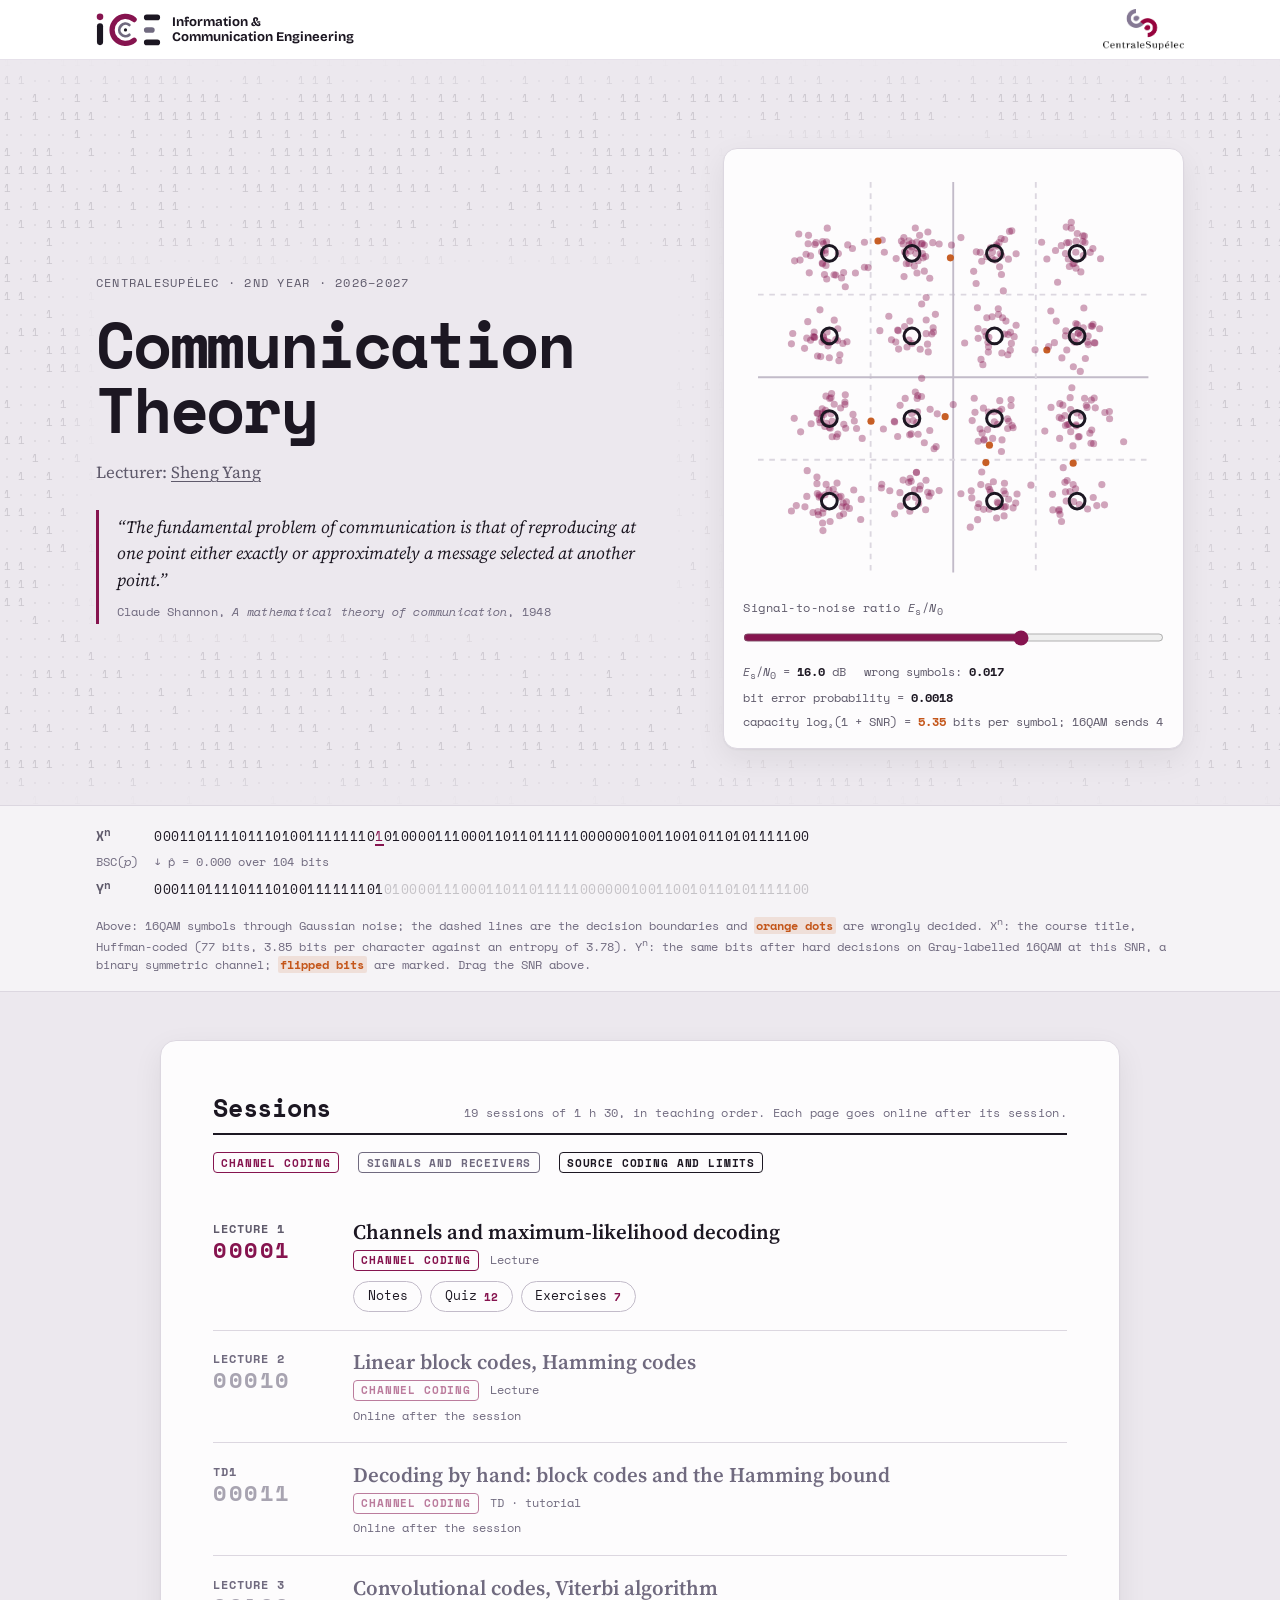
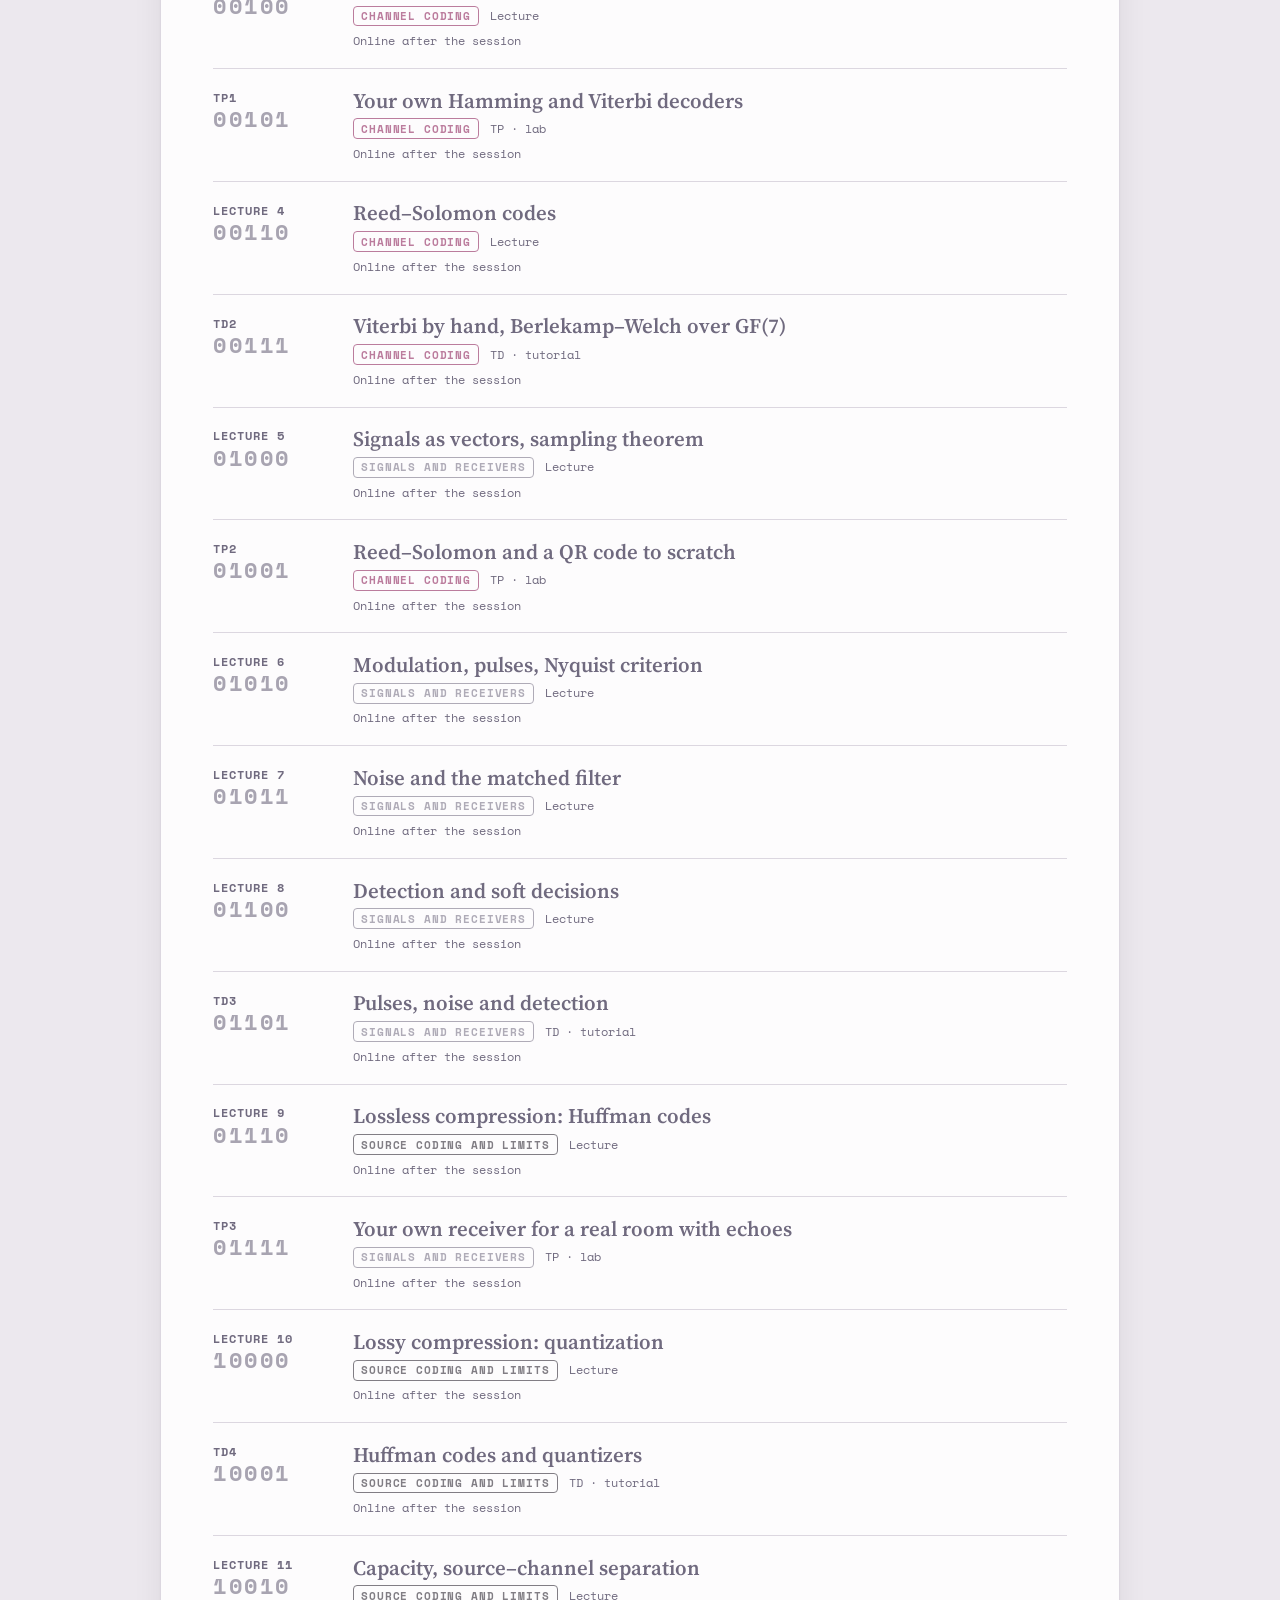
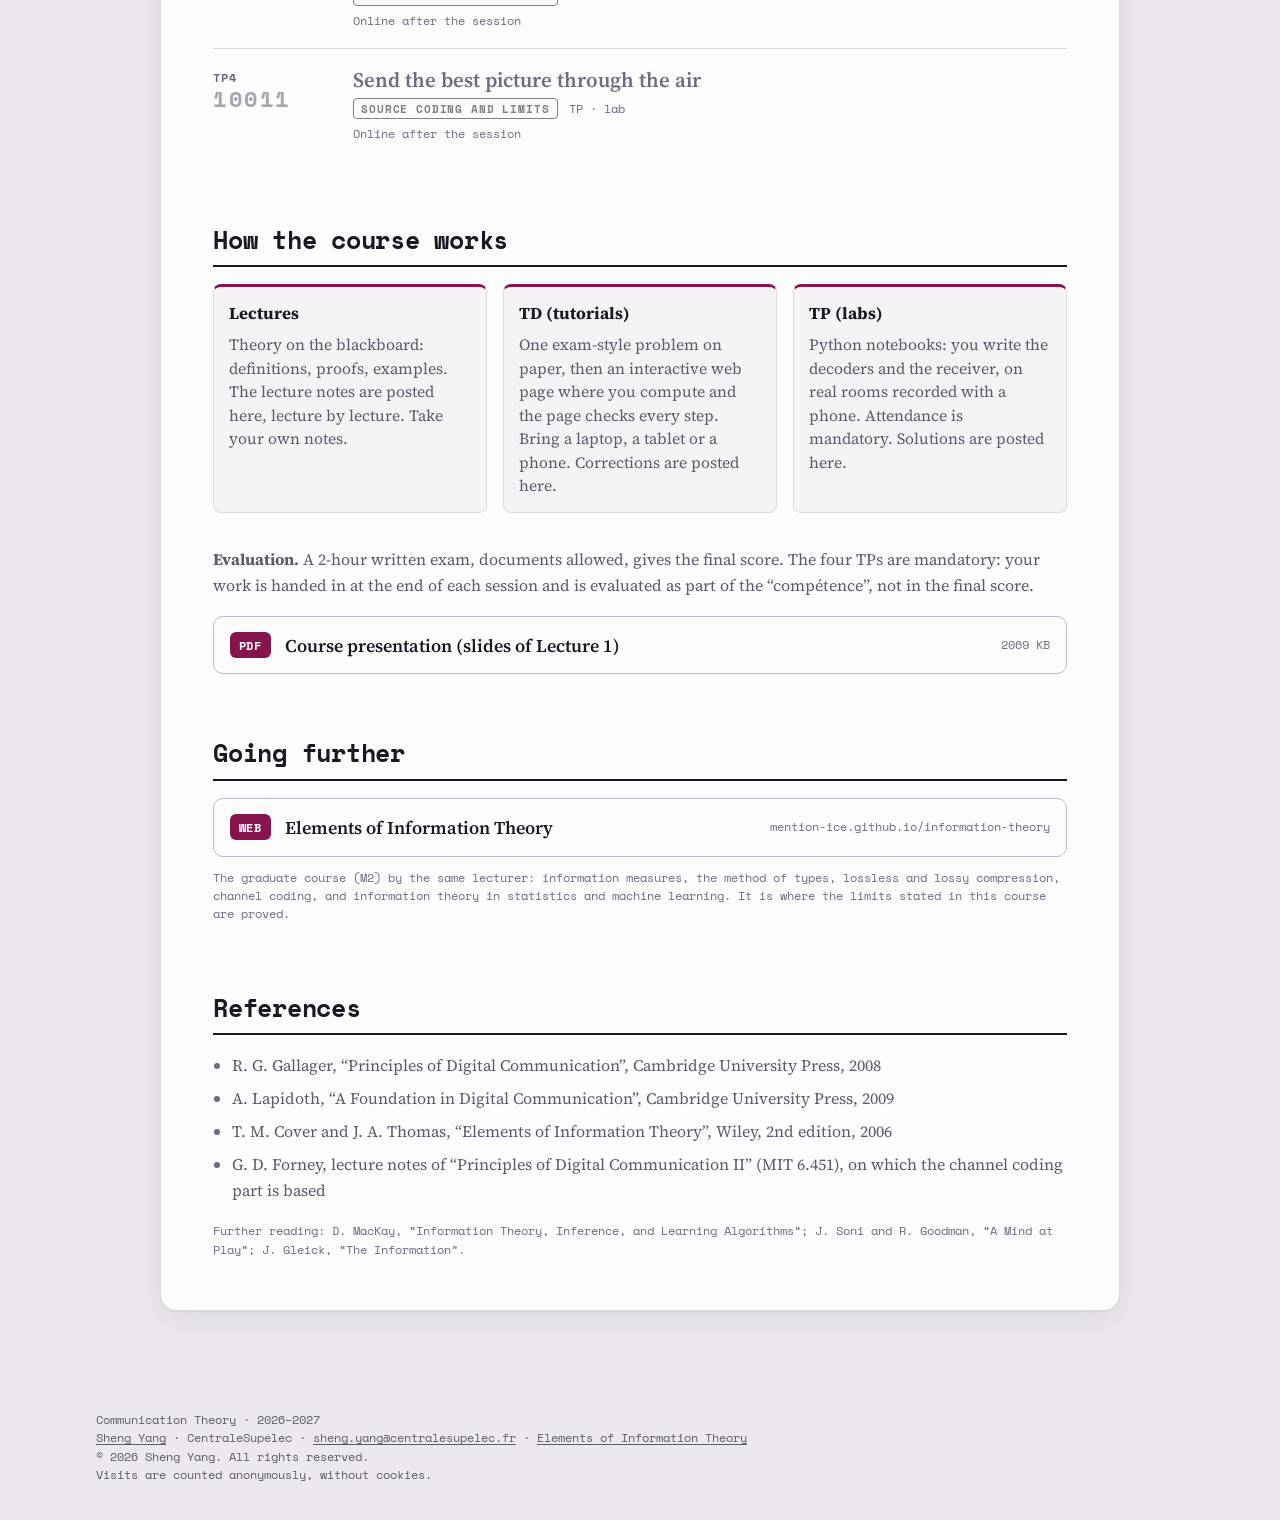
==== commit 9642cf29: "Footer: visits are counted without cookies The quizzes keep their answers in the browser's local sto" ====
--- a/docs/index.html
+++ b/docs/index.html
@@ -251,7 +251,7 @@
 </main></div>
 <footer class="site-footer" data-quiet>
   <div class="wrap footer-grid">
-    <p class="footer-who">Communication Theory &middot; 2026–2027<br><a href="https://l2s.centralesupelec.fr/u/yang-sheng/">Sheng Yang</a> &middot; CentraleSupélec &middot; <a href="mailto:sheng.yang@centralesupelec.fr">sheng.yang@centralesupelec.fr</a> &middot; <a href="https://mention-ice.github.io/information-theory/">Elements of Information Theory</a><br>© 2026 Sheng Yang. All rights reserved.<br>Visits are counted anonymously: no cookies, nothing kept on your device.</p>
+    <p class="footer-who">Communication Theory &middot; 2026–2027<br><a href="https://l2s.centralesupelec.fr/u/yang-sheng/">Sheng Yang</a> &middot; CentraleSupélec &middot; <a href="mailto:sheng.yang@centralesupelec.fr">sheng.yang@centralesupelec.fr</a> &middot; <a href="https://mention-ice.github.io/information-theory/">Elements of Information Theory</a><br>© 2026 Sheng Yang. All rights reserved.<br>Visits are counted anonymously, without cookies.</p>
   </div>
 </footer>
 </div>
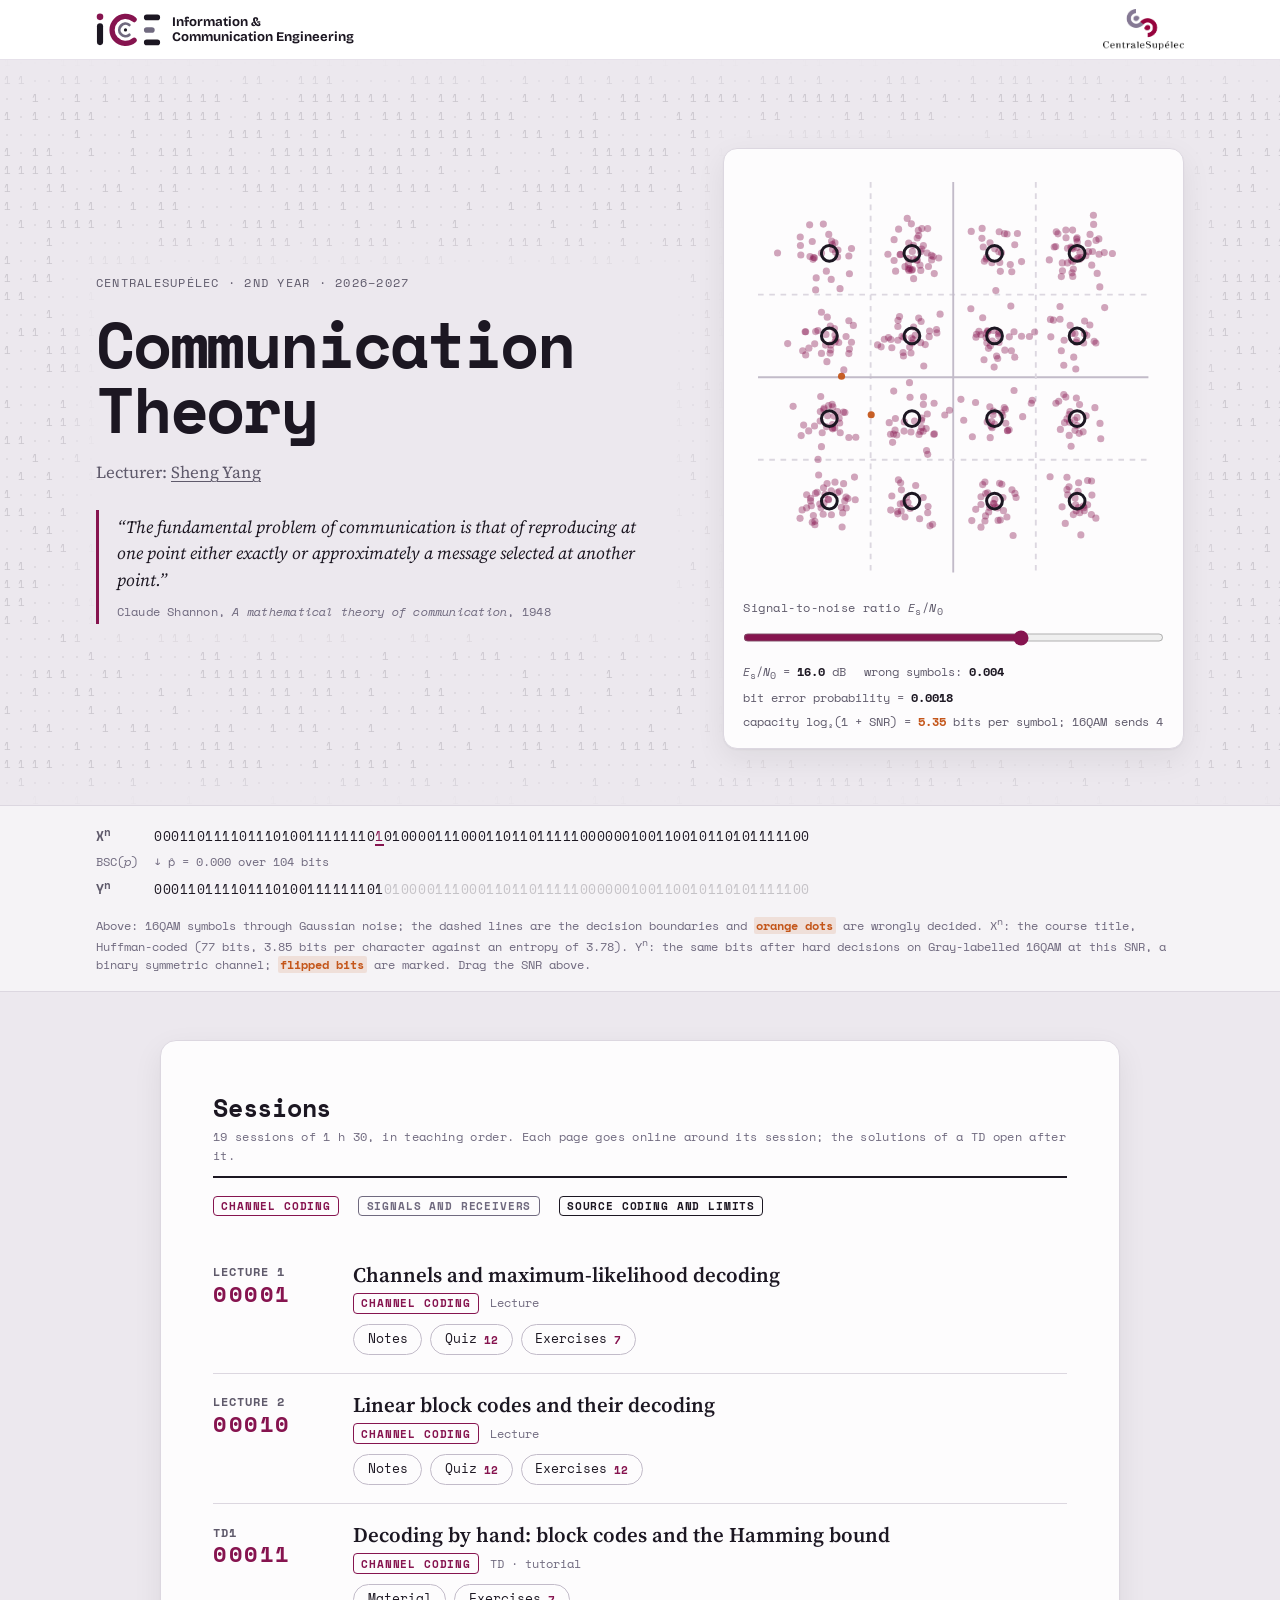
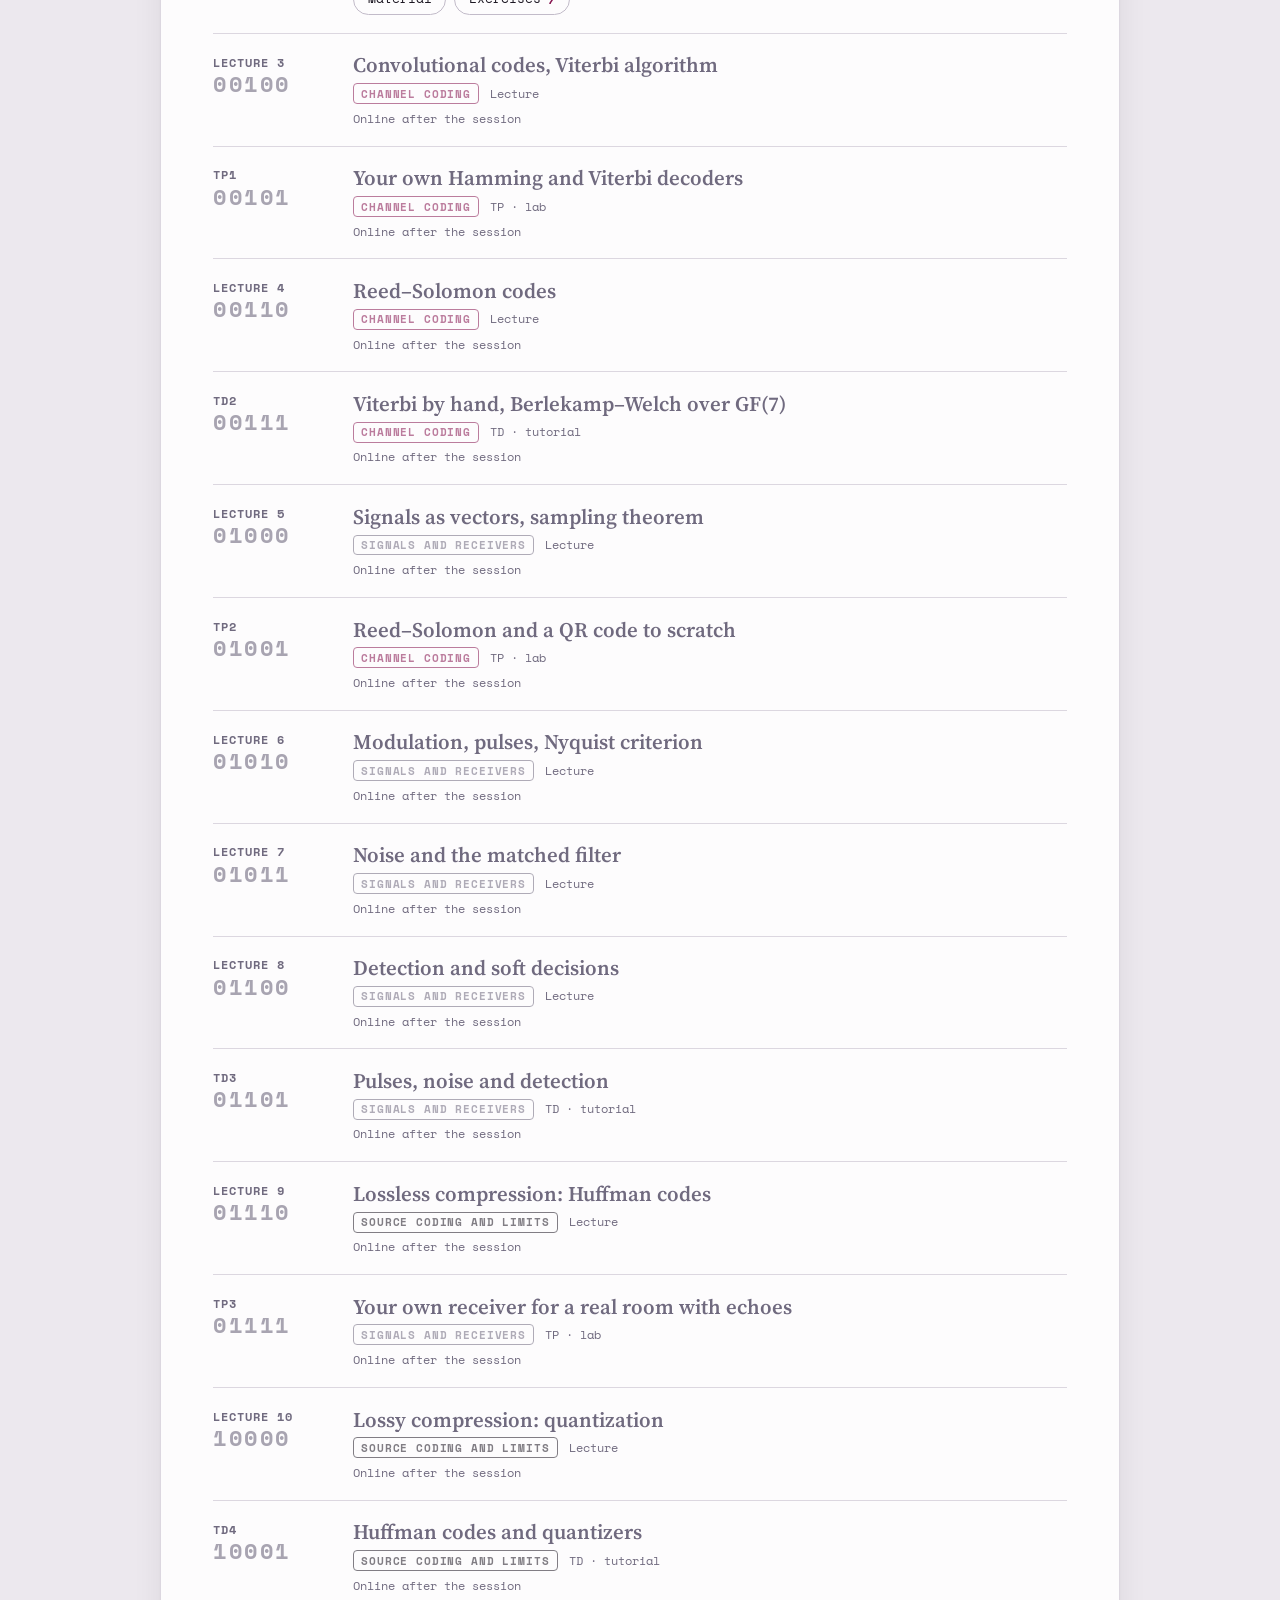
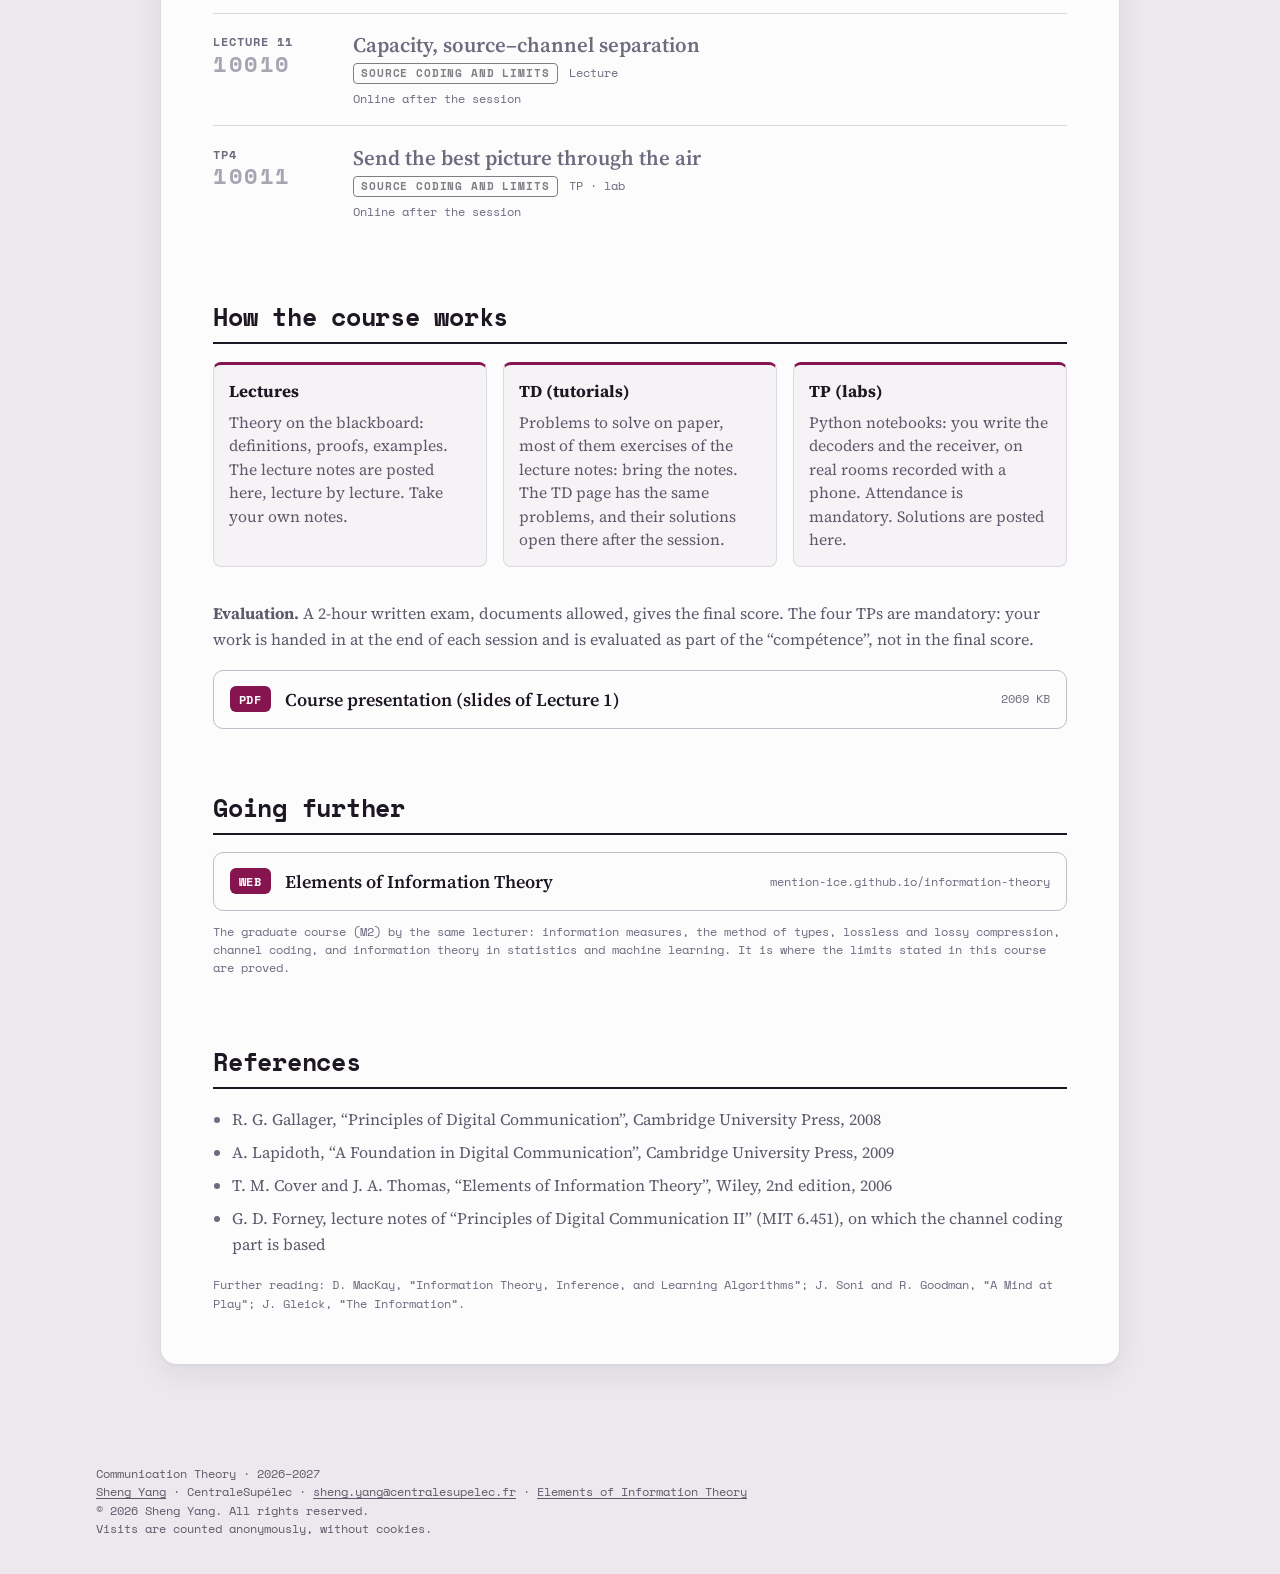
==== commit 17ae5587: "Lecture 2 and TD1: pages online, opening on 18 November at 9:45 Lecture 2 "Linear block codes and th" ====
--- a/docs/index.html
+++ b/docs/index.html
@@ -79,7 +79,7 @@
 </header>
 <div class="sheet-wrap wrap"><main class="sheet">
   <section class="block" id="sessions" aria-labelledby="sessions-h">
-    <div class="block-head"><h2 id="sessions-h">Sessions</h2><p class="block-sub">19 sessions of 1 h 30, in teaching order. Each page goes online after its session.</p></div>
+    <div class="block-head"><h2 id="sessions-h">Sessions</h2><p class="block-sub">19 sessions of 1 h 30, in teaching order. Each page goes online around its session; the solutions of a TD open after it.</p></div>
     <div class="parts-key"><span><span class="part-tag part-coding">Channel coding</span></span><span><span class="part-tag part-signals">Signals and receivers</span></span><span><span class="part-tag part-source">Source coding and limits</span></span></div>
     <ol class="lectures">
 <li class="lec is-online">
@@ -90,20 +90,36 @@
     <p class="lec-links"><a href="lecture-1.html#notes">Notes</a> <a href="lecture-1.html#quiz">Quiz <span class="count">12</span></a> <a href="lecture-1.html#exercises">Exercises <span class="count">7</span></a></p>
   </div>
 </li>
-<li class="lec is-upcoming">
+<li class="lec is-upcoming" data-hide-from="2026-11-18T09:45:00+01:00">
   <div class="lec-id"><span class="lec-n">Lecture 2</span><span class="lec-bin" title="session 2 in binary">00010</span></div>
   <div class="lec-main">
-    <h3>Linear block codes, Hamming codes</h3>
-    <p class="lec-head"><span class="part-tag part-coding">Channel coding</span><span class="lec-kind">Lecture</span></p>
-    <p class="lec-date">Online after the session</p>
-  </div>
-</li>
-<li class="lec is-upcoming">
+    <h3>Linear block codes and their decoding</h3>
+    <p class="lec-head"><span class="part-tag part-coding">Channel coding</span><span class="lec-kind">Lecture</span></p>
+    <p class="lec-date">Online on Wednesday 18 November at 9:45</p>
+  </div>
+</li>
+<li class="lec is-online" hidden data-show-from="2026-11-18T09:45:00+01:00">
+  <div class="lec-id"><span class="lec-n">Lecture 2</span><span class="lec-bin" title="session 2 in binary">00010</span></div>
+  <div class="lec-main">
+    <h3><a href="lecture-2.html">Linear block codes and their decoding</a></h3>
+    <p class="lec-head"><span class="part-tag part-coding">Channel coding</span><span class="lec-kind">Lecture</span></p>
+    <p class="lec-links"><a href="lecture-2.html#notes">Notes</a> <a href="lecture-2.html#quiz">Quiz <span class="count">12</span></a> <a href="lecture-2.html#exercises">Exercises <span class="count">12</span></a></p>
+  </div>
+</li>
+<li class="lec is-upcoming" data-hide-from="2026-11-18T09:45:00+01:00">
   <div class="lec-id"><span class="lec-n">TD1</span><span class="lec-bin" title="session 3 in binary">00011</span></div>
   <div class="lec-main">
     <h3>Decoding by hand: block codes and the Hamming bound</h3>
     <p class="lec-head"><span class="part-tag part-coding">Channel coding</span><span class="lec-kind">TD · tutorial</span></p>
-    <p class="lec-date">Online after the session</p>
+    <p class="lec-date">Online on Wednesday 18 November at 9:45</p>
+  </div>
+</li>
+<li class="lec is-online" hidden data-show-from="2026-11-18T09:45:00+01:00">
+  <div class="lec-id"><span class="lec-n">TD1</span><span class="lec-bin" title="session 3 in binary">00011</span></div>
+  <div class="lec-main">
+    <h3><a href="td-1.html">Decoding by hand: block codes and the Hamming bound</a></h3>
+    <p class="lec-head"><span class="part-tag part-coding">Channel coding</span><span class="lec-kind">TD · tutorial</span></p>
+    <p class="lec-links"><a href="td-1.html#notes">Material</a> <a href="td-1.html#exercises">Exercises <span class="count">7</span></a></p>
   </div>
 </li>
 <li class="lec is-upcoming">
@@ -240,7 +256,7 @@
     <div class="block-head"><h2 id="how-h">How the course works</h2></div>
     <ul class="how">
       <li><h3>Lectures</h3><p>Theory on the blackboard: definitions, proofs, examples. The lecture notes are posted here, lecture by lecture. Take your own notes.</p></li>
-      <li><h3>TD (tutorials)</h3><p>One exam-style problem on paper, then an interactive web page where you compute and the page checks every step. Bring a laptop, a tablet or a phone. Corrections are posted here.</p></li>
+      <li><h3>TD (tutorials)</h3><p>Problems to solve on paper, most of them exercises of the lecture notes: bring the notes. The TD page has the same problems, and their solutions open there after the session.</p></li>
       <li><h3>TP (labs)</h3><p>Python notebooks: you write the decoders and the receiver, on real rooms recorded with a phone. Attendance is mandatory. Solutions are posted here.</p></li>
     </ul>
     <p class="eval"><b>Evaluation.</b> A 2-hour written exam, documents allowed, gives the final score. The four TPs are mandatory: your work is handed in at the end of each session and is evaluated as part of the “compétence”, not in the final score.</p>
--- a/docs/assets/style.css
+++ b/docs/assets/style.css
@@ -602,6 +602,12 @@
 details.solution > summary::-webkit-details-marker { display: none; }
 details.solution > summary::before { content: "\25B8  "; }
 details.solution[open] > summary::before { content: "\25BE  "; }
+details.solution.locked > summary { cursor: default; color: var(--ink-2); }
+[hidden] { display: none !important; }
+.gate { padding: 3rem 1rem; text-align: center; }
+.gate-msg { font: 700 0.9rem/1.5 var(--mono); letter-spacing: 0.02em; color: var(--ink-2); }
+details.solution.locked > summary::before { content: "\25AB  "; }
+.sol-when { font-weight: 400; text-transform: none; letter-spacing: 0; margin-left: 0.4em; }
 .solution-body { padding: 0 1rem 1rem; border-top: 1px dashed var(--rule-strong); padding-top: 0.9rem; }
 
 /* ---------------------------------------------------------------- converted LaTeX */
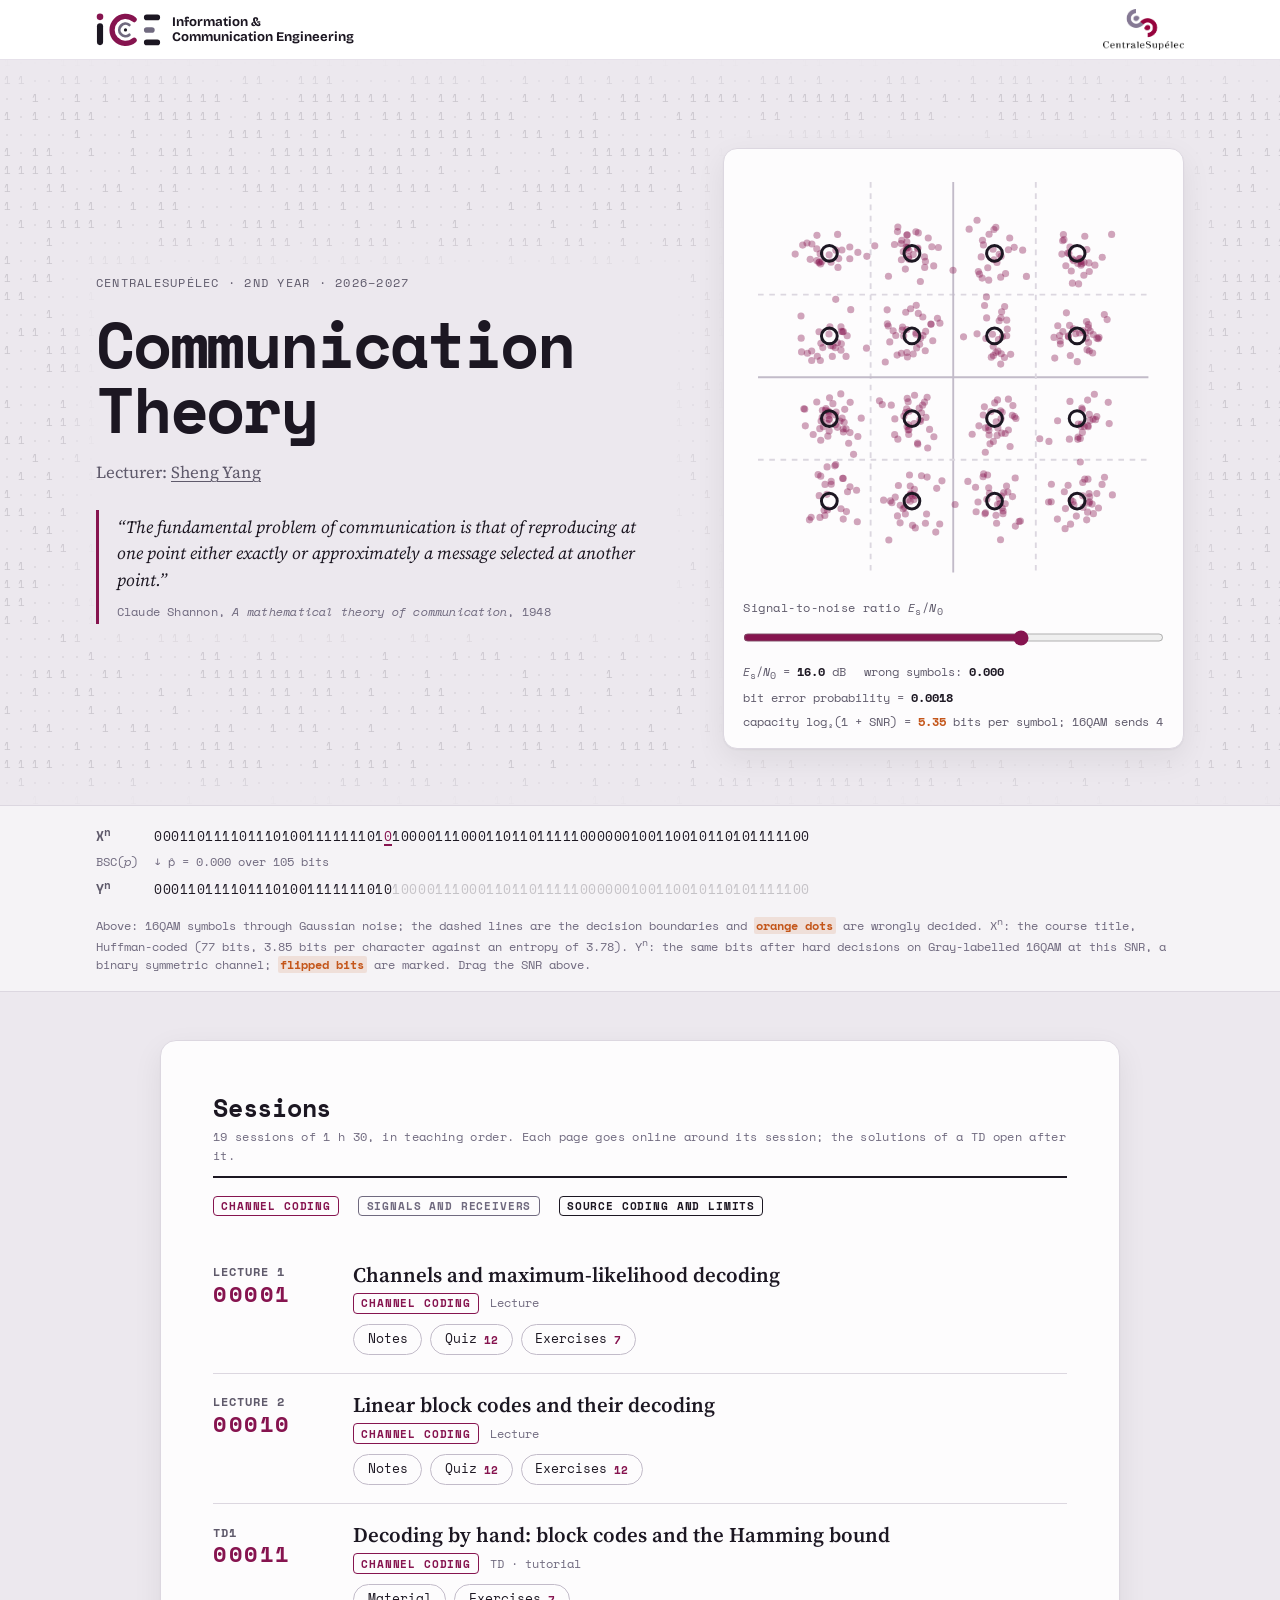
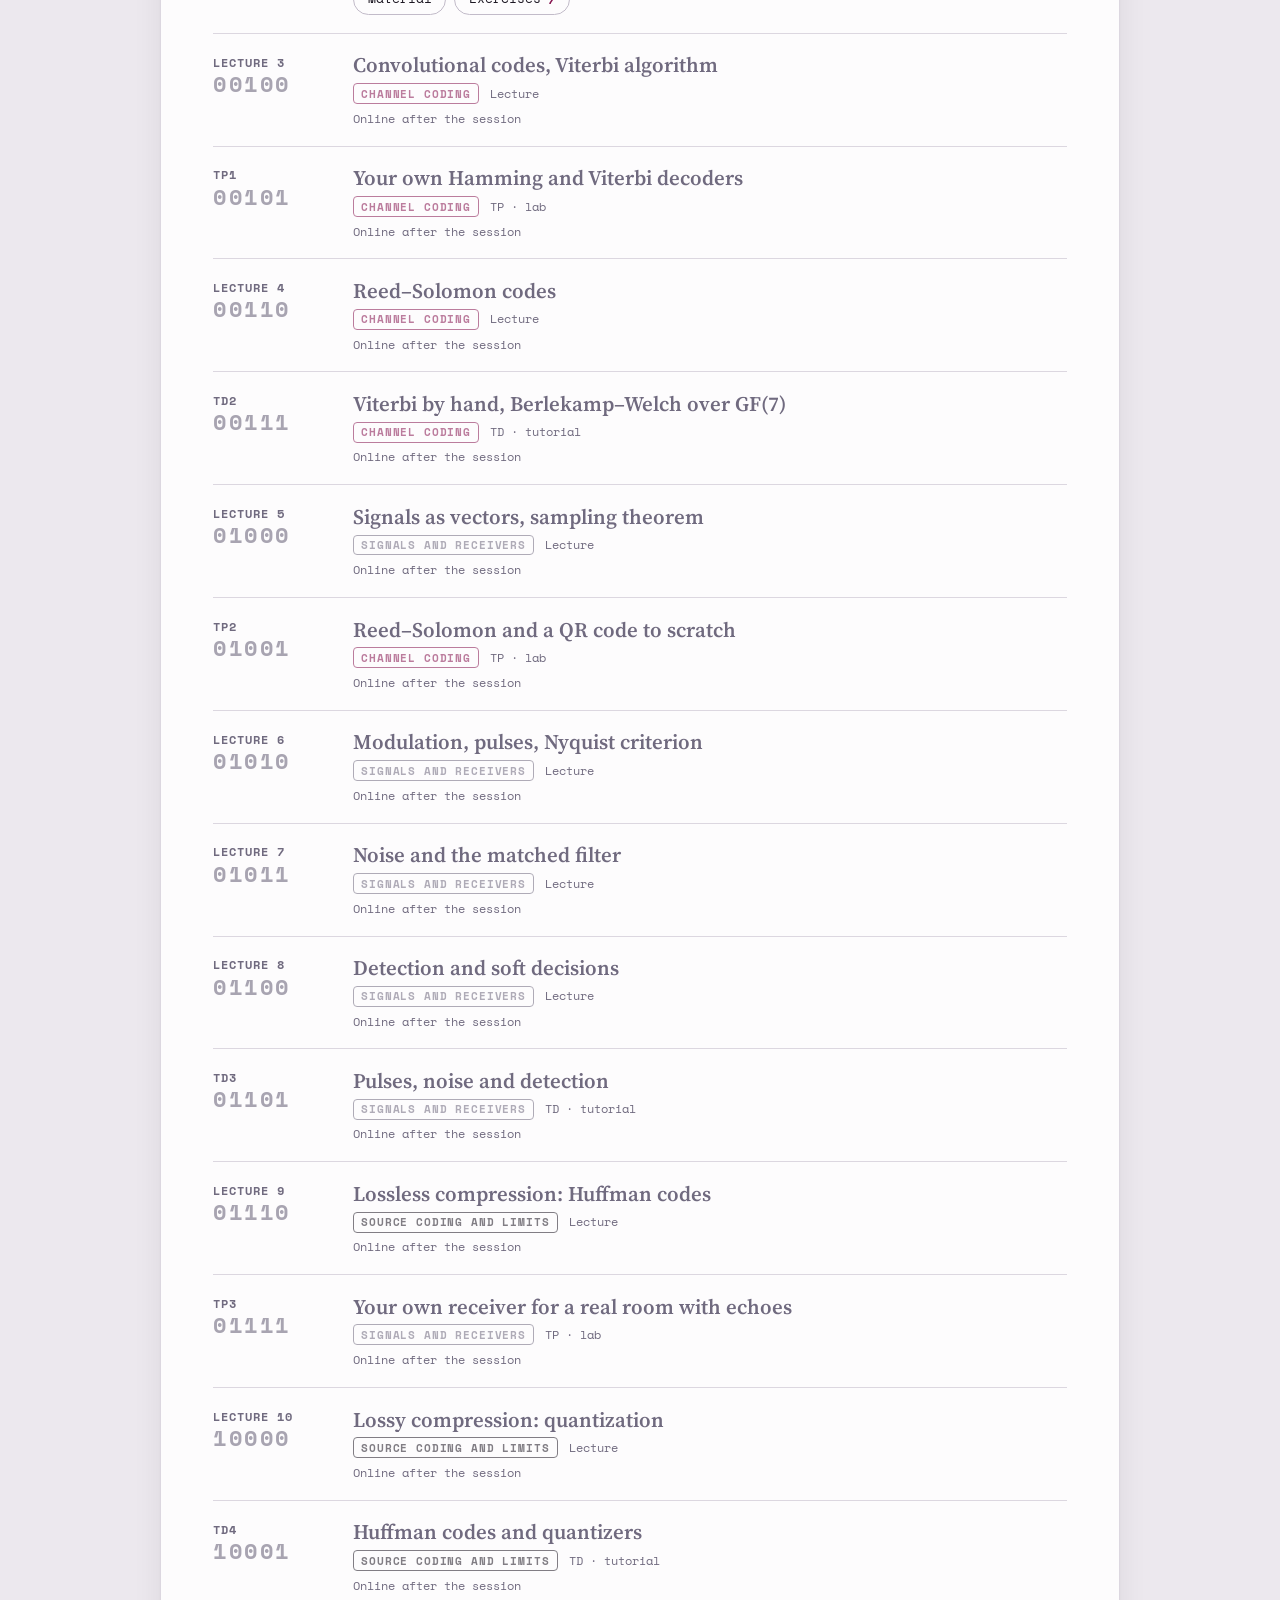
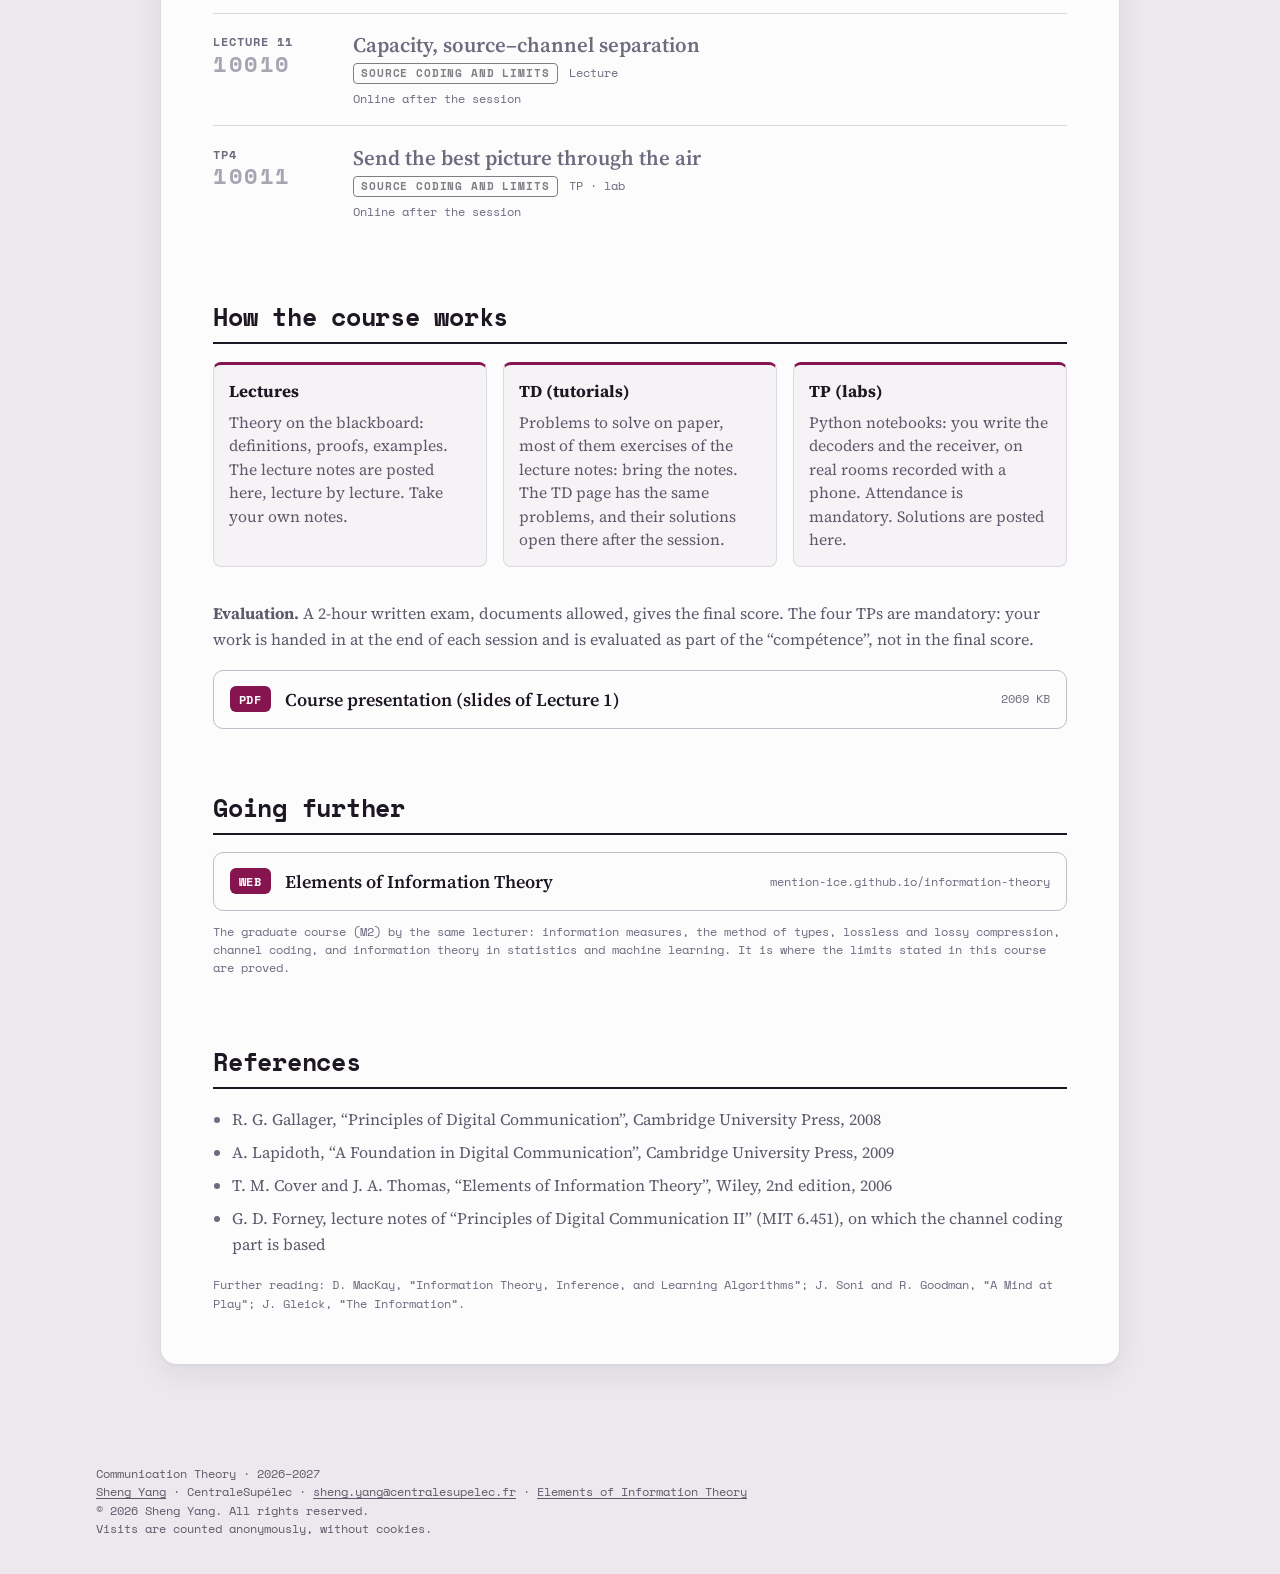
==== commit 69ad72f7: "TD1 Problem 3 and Lecture 2 exercises 4 and 9: the (6,3) code without H as a generator Problem 3 of " ====
--- a/docs/index.html
+++ b/docs/index.html
@@ -90,31 +90,15 @@
     <p class="lec-links"><a href="lecture-1.html#notes">Notes</a> <a href="lecture-1.html#quiz">Quiz <span class="count">12</span></a> <a href="lecture-1.html#exercises">Exercises <span class="count">7</span></a></p>
   </div>
 </li>
-<li class="lec is-upcoming" data-hide-from="2026-11-18T09:45:00+01:00">
+<li class="lec is-online">
   <div class="lec-id"><span class="lec-n">Lecture 2</span><span class="lec-bin" title="session 2 in binary">00010</span></div>
   <div class="lec-main">
-    <h3>Linear block codes and their decoding</h3>
-    <p class="lec-head"><span class="part-tag part-coding">Channel coding</span><span class="lec-kind">Lecture</span></p>
-    <p class="lec-date">Online on Wednesday 18 November at 9:45</p>
-  </div>
-</li>
-<li class="lec is-online" hidden data-show-from="2026-11-18T09:45:00+01:00">
-  <div class="lec-id"><span class="lec-n">Lecture 2</span><span class="lec-bin" title="session 2 in binary">00010</span></div>
-  <div class="lec-main">
     <h3><a href="lecture-2.html">Linear block codes and their decoding</a></h3>
     <p class="lec-head"><span class="part-tag part-coding">Channel coding</span><span class="lec-kind">Lecture</span></p>
     <p class="lec-links"><a href="lecture-2.html#notes">Notes</a> <a href="lecture-2.html#quiz">Quiz <span class="count">12</span></a> <a href="lecture-2.html#exercises">Exercises <span class="count">12</span></a></p>
   </div>
 </li>
-<li class="lec is-upcoming" data-hide-from="2026-11-18T09:45:00+01:00">
-  <div class="lec-id"><span class="lec-n">TD1</span><span class="lec-bin" title="session 3 in binary">00011</span></div>
-  <div class="lec-main">
-    <h3>Decoding by hand: block codes and the Hamming bound</h3>
-    <p class="lec-head"><span class="part-tag part-coding">Channel coding</span><span class="lec-kind">TD · tutorial</span></p>
-    <p class="lec-date">Online on Wednesday 18 November at 9:45</p>
-  </div>
-</li>
-<li class="lec is-online" hidden data-show-from="2026-11-18T09:45:00+01:00">
+<li class="lec is-online">
   <div class="lec-id"><span class="lec-n">TD1</span><span class="lec-bin" title="session 3 in binary">00011</span></div>
   <div class="lec-main">
     <h3><a href="td-1.html">Decoding by hand: block codes and the Hamming bound</a></h3>
